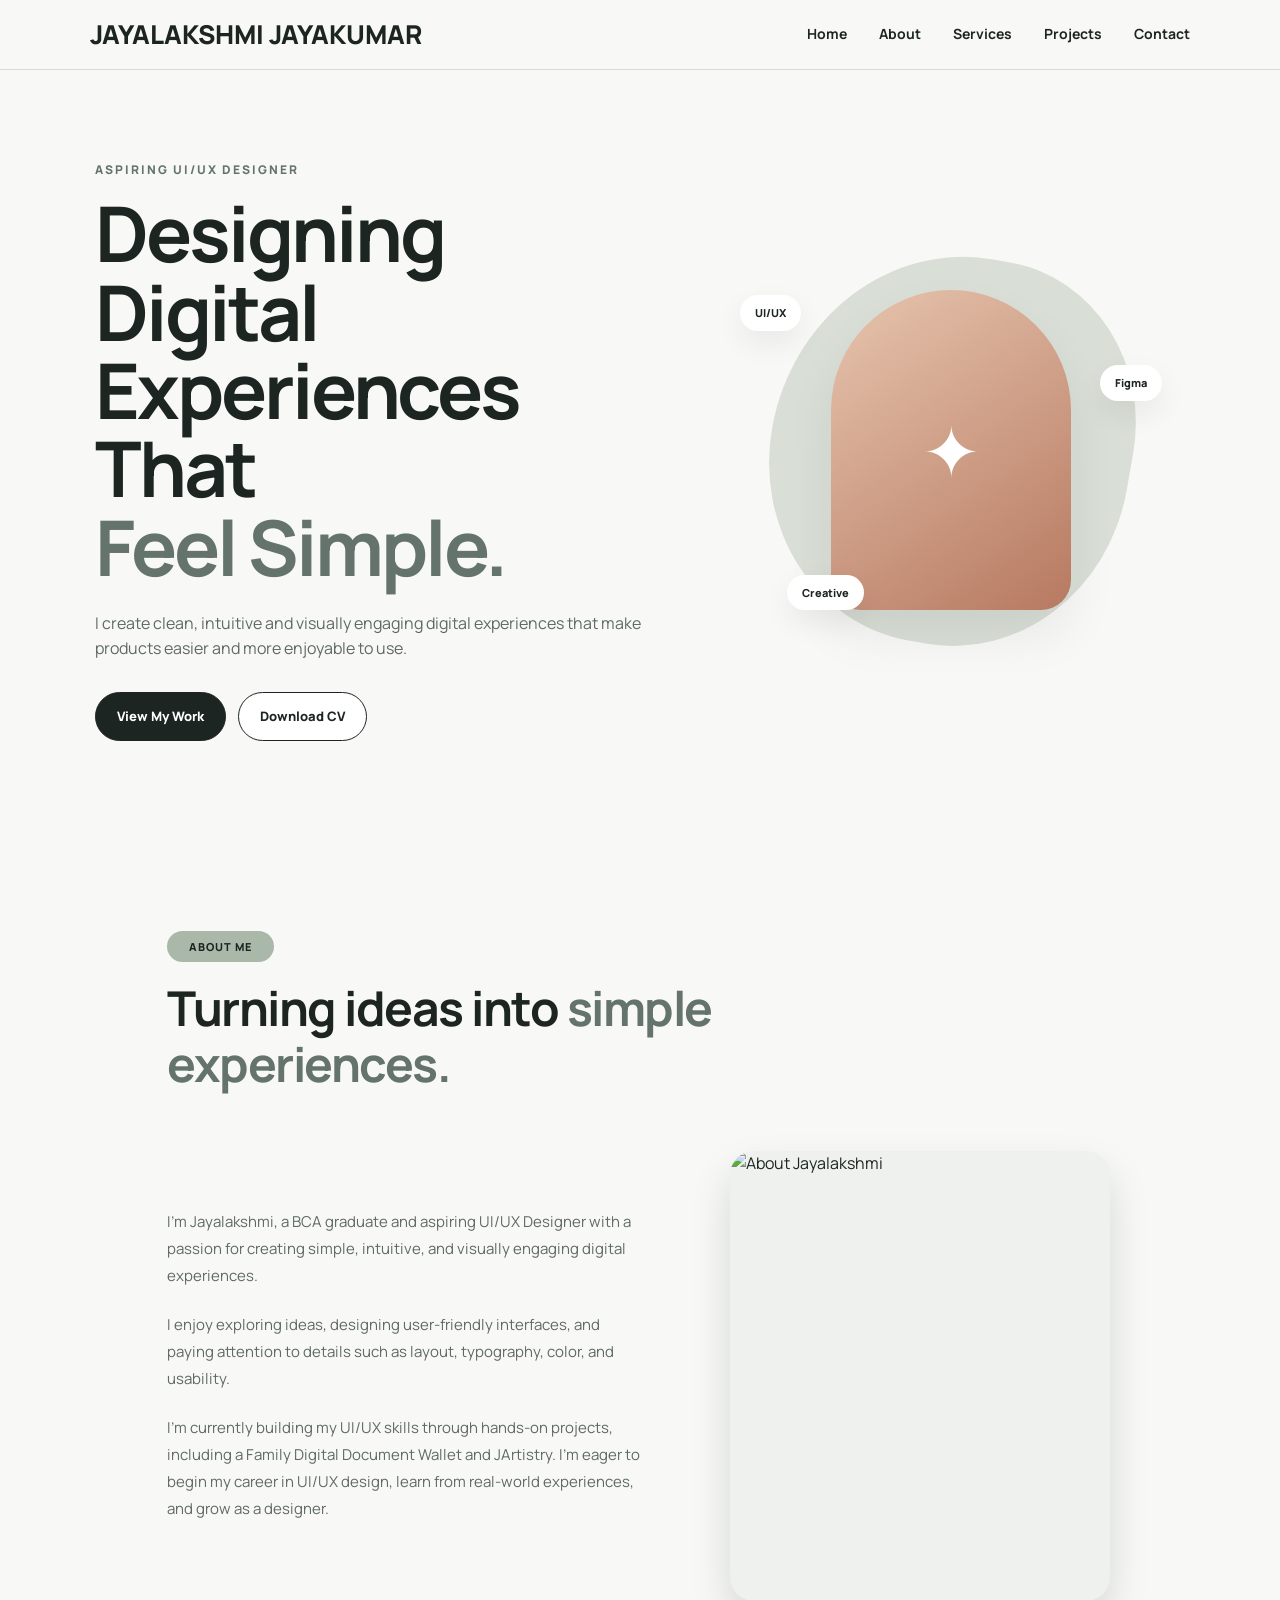
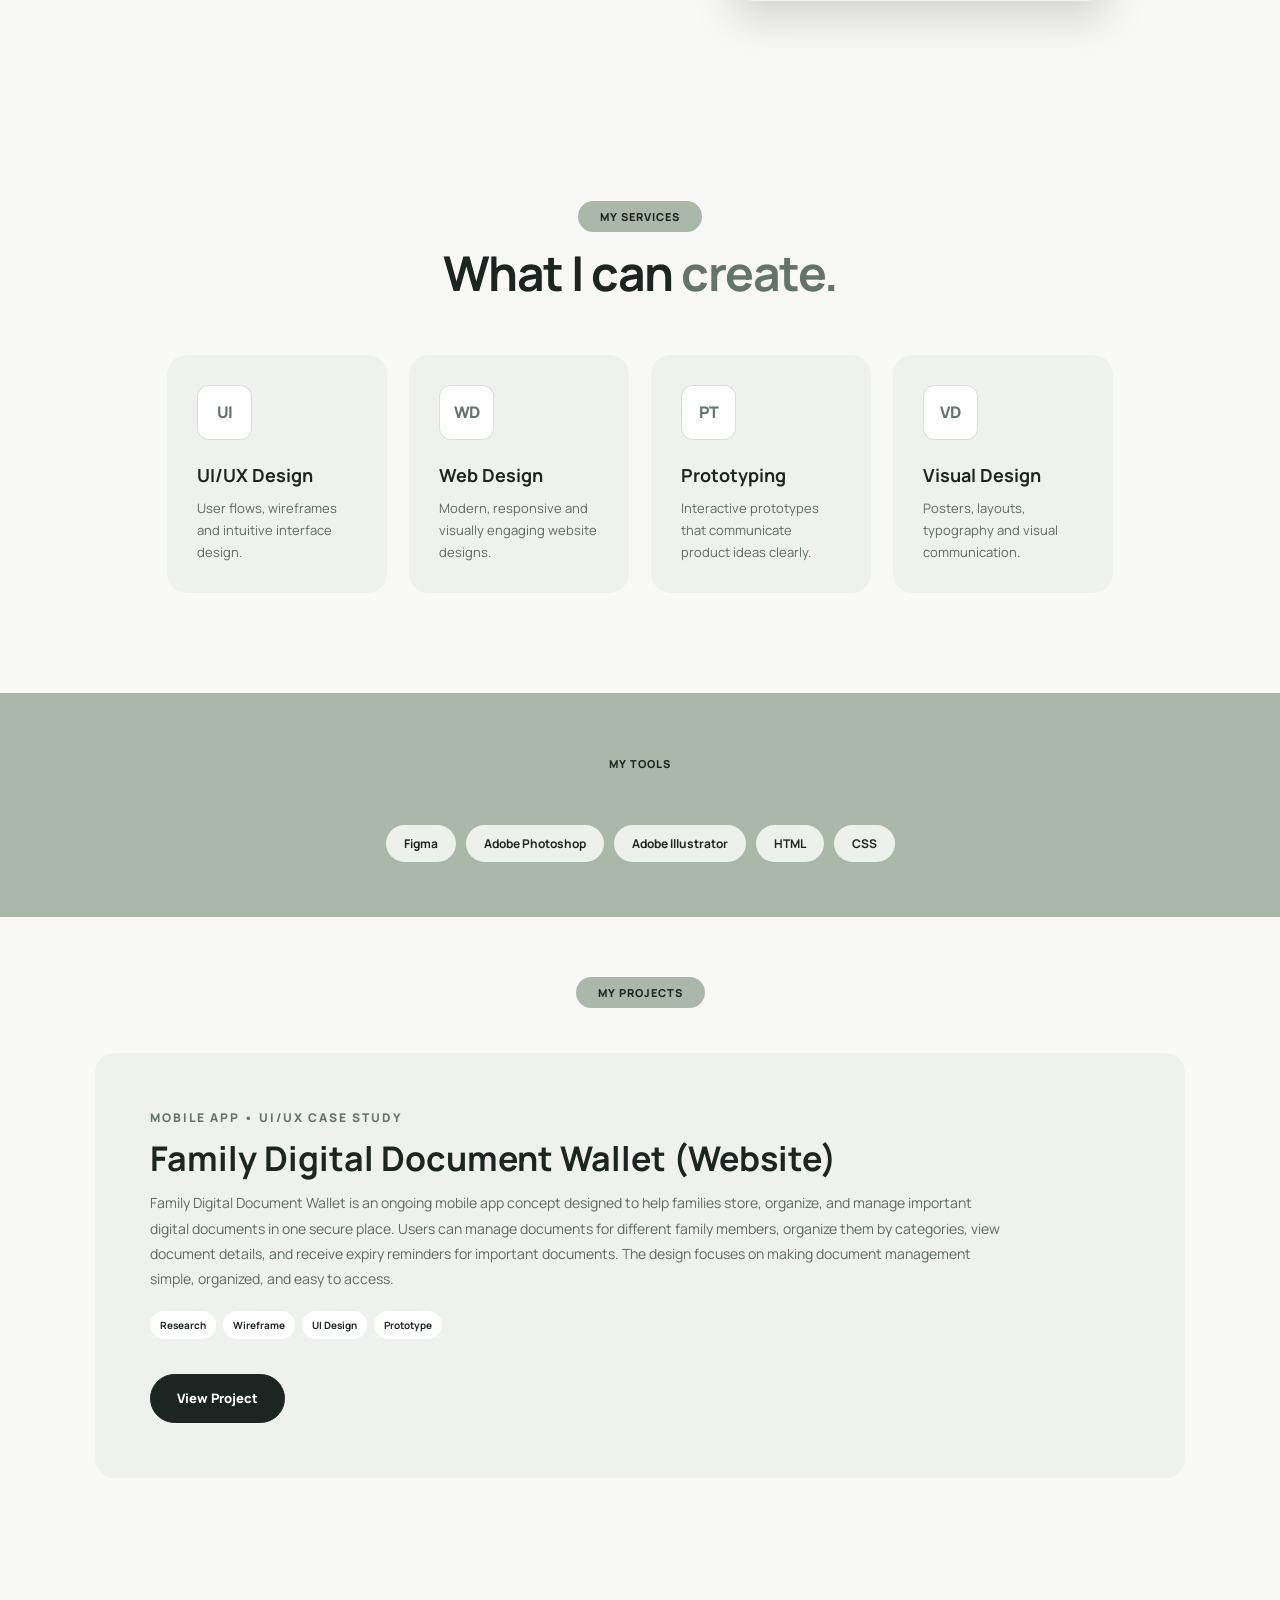
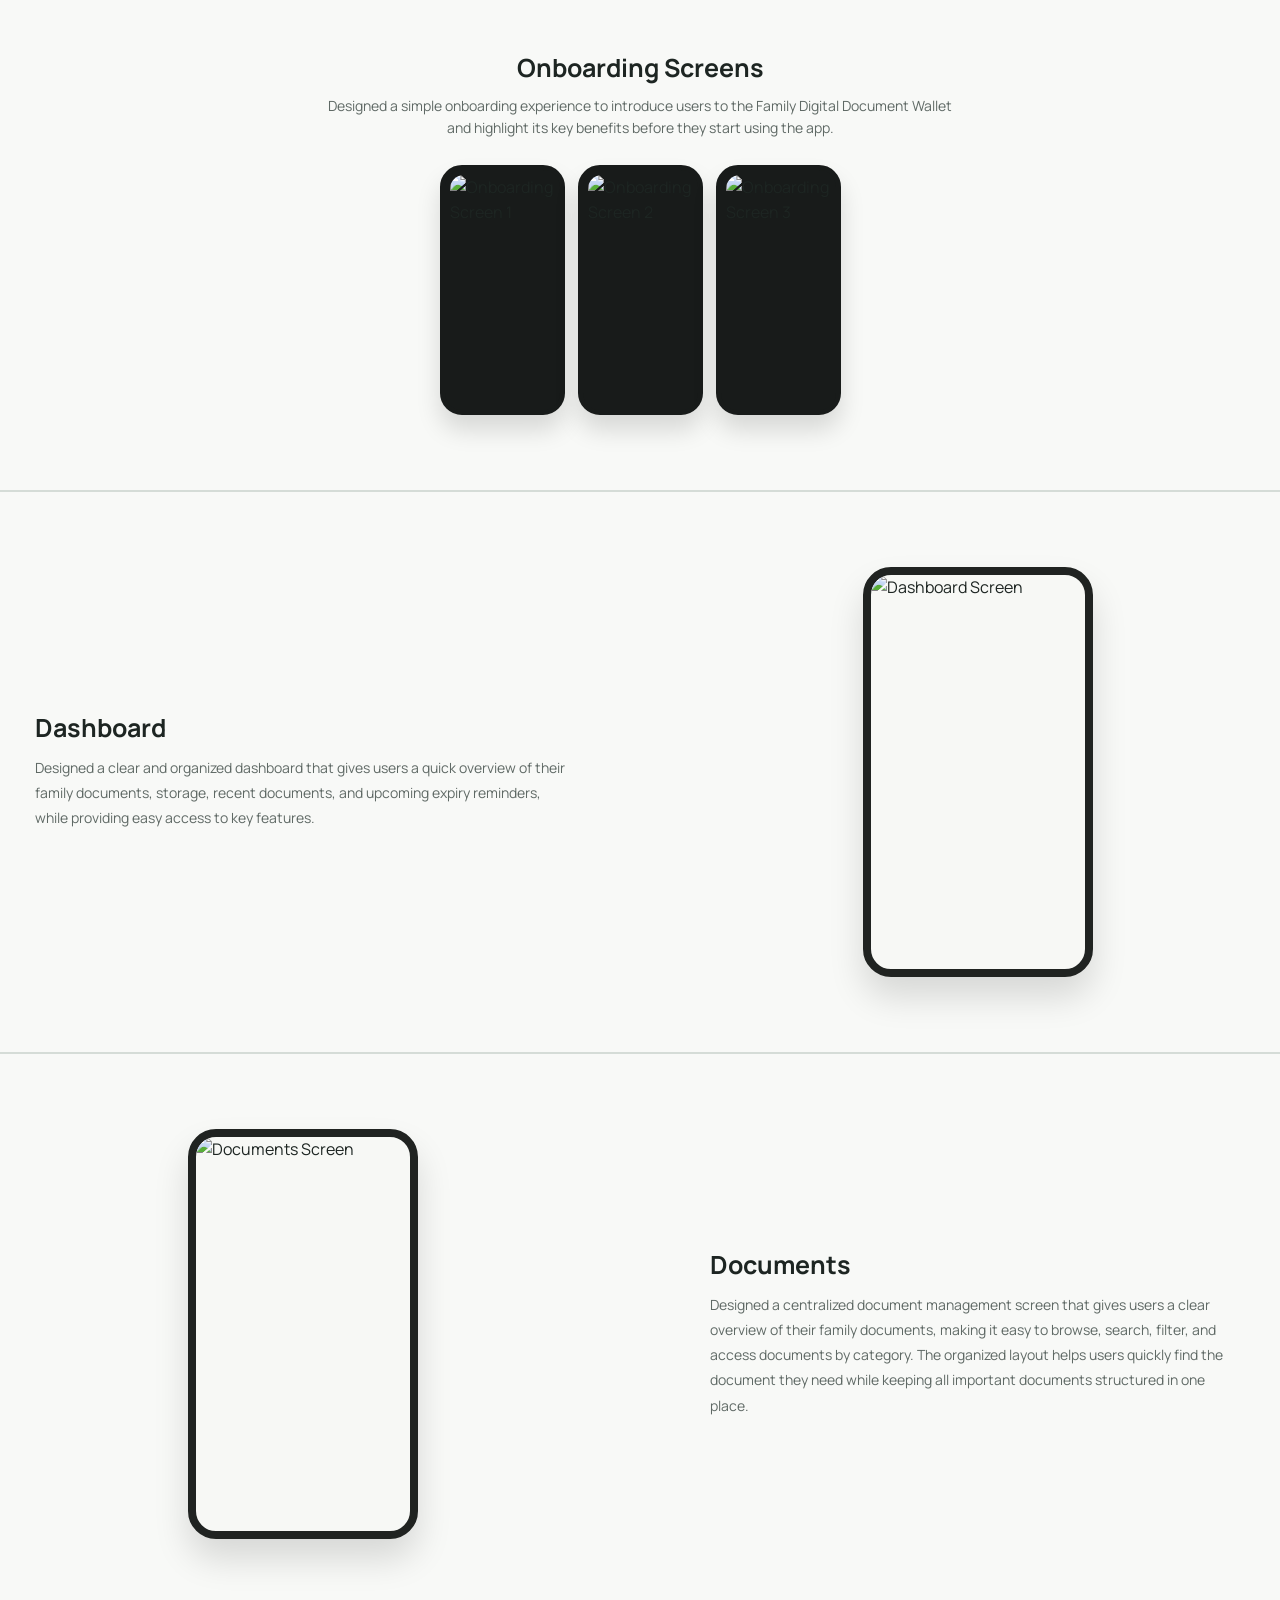
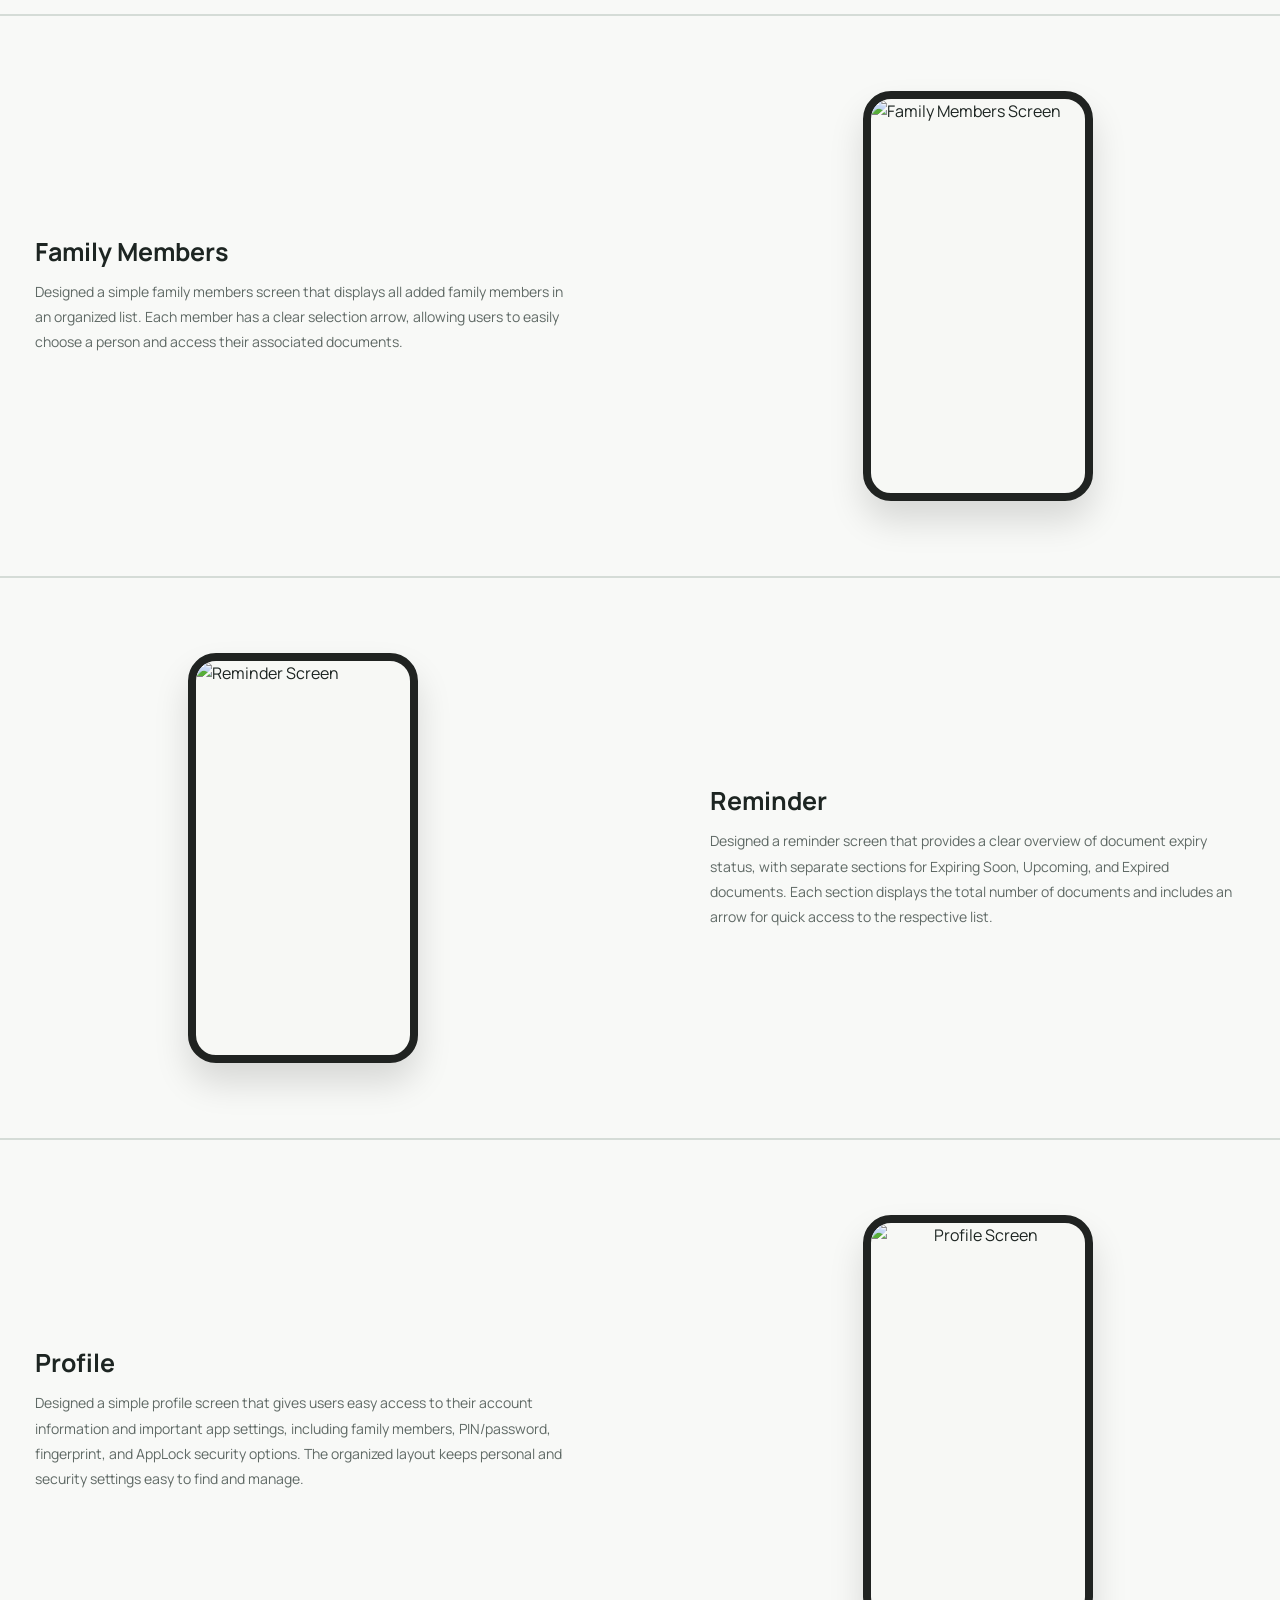
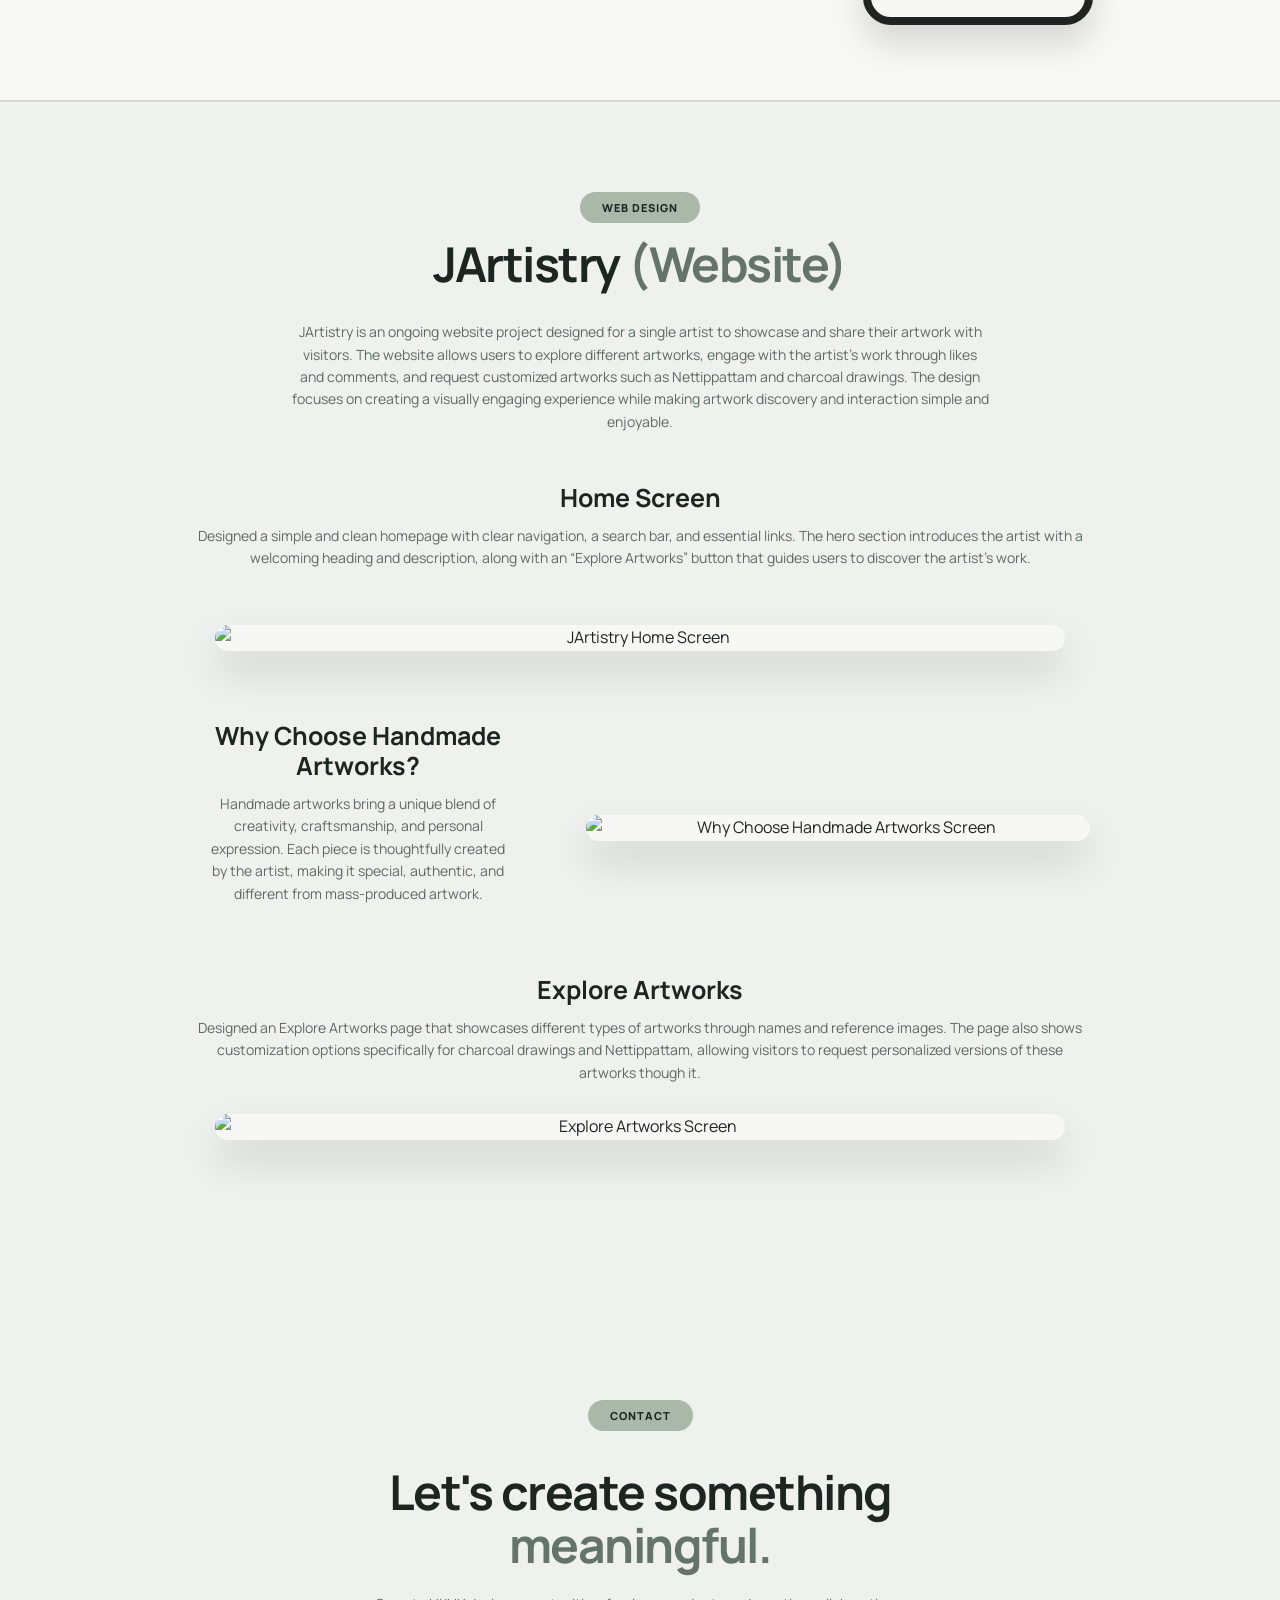
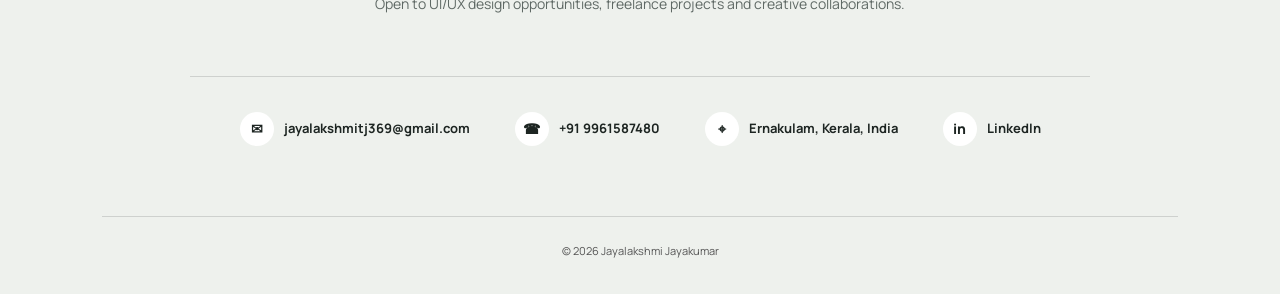
==== index.html @ 68f6f166 "Add files via upload" ====
<!DOCTYPE html>
<html lang="en">

<head>
    <meta charset="UTF-8">
    <meta name="viewport" content="width=device-width, initial-scale=1.0">

    <title>Jayalakshmi Jayakumar | UI/UX Designer</title>

    <link rel="preconnect" href="https://fonts.googleapis.com">
    <link rel="preconnect" href="https://fonts.gstatic.com" crossorigin>

    <link href="https://fonts.googleapis.com/css2?family=Manrope:wght@400;500;600;700;800&display=swap"
        rel="stylesheet">

    <link rel="stylesheet" href="style.css">
</head>

<body>

    <!-- ================= NAVBAR ================= -->

    <header class="navbar">

        <a href="#home" class="logo">
            JAYALAKSHMI JAYAKUMAR<span></span>
        </a>

        <button class="menu-btn" aria-label="Open menu">
            ☰
        </button>

        <nav class="nav-links">

            <a href="#home">Home</a>

            <a href="#about">About</a>

            <a href="#services">Services</a>

            <a href="#projects">Projects</a>

            <a href="#contact">Contact</a>

        </nav>

    </header>


    <main>

   <!-- ================= HERO ================= -->

        <section class="hero section" id="home">

            <div class="hero-content">

                <p class="eyebrow">
                    Aspiring UI/UX Designer
                </p>

                <h1>
                    Designing Digital
                    <br>
                    Experiences That
                    <br>
                    <em>Feel Simple.</em>
                </h1>

                <p class="hero-description">
                    I create clean, intuitive and visually engaging
                    digital experiences that make products easier
                    and more enjoyable to use.
                </p>

                <div class="hero-buttons">

                    <a href="https://www.figma.com/proto/FunWPjvxJm2hHNM49Aekcq/Family-Document-Wallet---Jayalakshmi-Jayakumar?page-id=0%3A1&node-id=12-134&p=f&viewport=-4976%2C-52%2C0.77&t=eHXL3Me25Aaj4qq1-1&scaling=scale-down&content-scaling=fixed&starting-point-node-id=121%3A1160" class="btn primary-btn">
                        View My Work
                    </a>

                    <a href="D:\Portfolio\JAYALAKSHMI JAYAKUMAR (CV).pdf" class="btn secondary-btn">
                        Download CV
                    </a>

                </div>

            </div>


            <div class="hero-image">

                <div class="hero-blob"></div>

                <div class="designer-image">
                    ✦
                </div>

                <span class="floating-card card-one">
                    UI/UX
                </span>

                <span class="floating-card card-two">
                    Figma
                </span>

                <span class="floating-card card-three">
                    Creative
                </span>

            </div>

        </section>


        <!-- ================= ABOUT ================= -->

<section class="about section" id="about">

    <div class="section-title">

        <span class="pill">
            ABOUT ME
        </span>

        <h2>
            Turning ideas into
            <span>simple experiences.</span>
        </h2>

    </div>


    <div class="about-content">

        <!-- LEFT: ABOUT TEXT -->

        <div class="about-text">

            <p>
                I’m Jayalakshmi, a BCA graduate and aspiring UI/UX Designer
                with a passion for creating simple, intuitive, and visually
                engaging digital experiences.
            </p>

            <p>
                I enjoy exploring ideas, designing user-friendly interfaces,
                and paying attention to details such as layout, typography,
                color, and usability.
            </p>

            <p>
                I’m currently building my UI/UX skills through hands-on
                projects, including a Family Digital Document Wallet and
                JArtistry. I’m eager to begin my career in UI/UX design,
                learn from real-world experiences, and grow as a designer.
            </p>

        </div>


        <!-- RIGHT: ABOUT IMAGE -->

        <div class="about-image">

            <img
                src="D:\Portfolio\aboutme.jpg"
                alt="About Jayalakshmi"
            >

        </div>

    </div>

</section>


        <!-- ================= SERVICES ================= -->

<section class="services section" id="services">

    <div class="section-title center">

        <span class="pill">
            MY SERVICES
        </span>

        <h2>
            What I can
            <span>create.</span>
        </h2>

    </div>


    <div class="service-container">

        <!-- UI/UX DESIGN -->
        <div class="service-card">

            <div class="service-icon">
                <span>UI</span>
            </div>

            <h3>
                UI/UX Design
            </h3>

            <p>
                User flows, wireframes and intuitive
                interface design.
            </p>

        </div>


        <!-- WEB DESIGN -->
        <div class="service-card">

            <div class="service-icon">
                <span>WD</span>
            </div>

            <h3>
                Web Design
            </h3>

            <p>
                Modern, responsive and visually engaging
                website designs.
            </p>

        </div>


        <!-- PROTOTYPING -->
        <div class="service-card">

            <div class="service-icon">
                <span>PT</span>
            </div>

            <h3>
                Prototyping
            </h3>

            <p>
                Interactive prototypes that communicate
                product ideas clearly.
            </p>

        </div>


        <!-- VISUAL DESIGN -->
        <div class="service-card">

            <div class="service-icon">
                <span>VD</span>
            </div>

            <h3>
                Visual Design
            </h3>

            <p>
                Posters, layouts, typography and
                visual communication.
            </p>

        </div>

    </div>

</section>


        <!-- ================= TOOLS ================= -->

        <section class="tools">

            <div class="section-title center">

                <span class="pill">
                    MY TOOLS
                </span>

            </div>

            <div class="tools-list">

                <span>Figma</span>

                <span>Adobe Photoshop</span>

                <span>Adobe Illustrator</span>

                <span>HTML</span>

                <span>CSS</span>

            </div>

        </section>
       <!-- ================= PROJECTS ================= -->

<section class="project section" id="projects">

    <div class="section-title center">
        <span class="pill">MY PROJECTS</span>
        <!-- <h2> <span>My</span>  Projects </h2> -->
    </div>

    <div class="project-introduction">

        <div class="project-description">

            <p class="project-category">
                Mobile App • UI/UX Case Study
            </p>

            <h3>
                Family Digital Document Wallet
                <span>(Website)</span>
            </h3>

            <p>
                Family Digital Document Wallet is an ongoing mobile app
                concept designed to help families store, organize, and
                manage important digital documents in one secure place.
                Users can manage documents for different family members,
                organize them by categories, view document details, and
                receive expiry reminders for important documents.
                The design focuses on making document management simple,
                organized, and easy to access.
            </p>

            <div class="tags">
                <span>Research</span>
                <span>Wireframe</span>
                <span>UI Design</span>
                <span>Prototype</span>
            </div>

            <!-- View Project Button -->
            <div class="project-action">
                <a href="https://www.figma.com/proto/FunWPjvxJm2hHNM49Aekcq/Family-Document-Wallet---Jayalakshmi-Jayakumar?page-id=0%3A1&node-id=12-134&p=f&viewport=-4976%2C-52%2C0.77&t=eHXL3Me25Aaj4qq1-1&scaling=scale-down&content-scaling=fixed&starting-point-node-id=121%3A1160"
                   target="_blank"
                   class="view-project-btn">
                    View Project
                </a>
            </div>

        </div>

    </div>

    <!-- Your Dashboard, Documents, Family Members,
         Reminder and Profile sections continue here -->

</section>

<!-- ================= ONBOARDING ================= -->

<article class="case-study">

    <div class="case-text">

        <h3>
            Onboarding Screens
        </h3>

        <p>Designed a simple onboarding experience to introduce users to the Family Digital Document Wallet and highlight its key benefits before they start using the app.
        </p>

    </div>


    <div class="screen-container">

        <!-- Onboarding Screen 1 -->
        <div class="small-phone">

            <img
                src="D:\Portfolio\onboarding1.jpeg"
                alt="Onboarding Screen 1"
            >

        </div>


        <!-- Onboarding Screen 2 -->
        <div class="small-phone">

            <img
                src="D:\Portfolio\onboarding2.jpeg"
                alt="Onboarding Screen 2"
            >

        </div>


        <!-- Onboarding Screen 3 -->
        <div class="small-phone">

            <img
                src="D:\Portfolio\onboarding3.jpeg"
                alt="Onboarding Screen 3"
            >

        </div>

    </div>

</article>

           <!-- Dashboard -->

<article class="case-study split-section">

    <div class="case-text">

        <p class="number">
            
        </p>

        <h3>
            Dashboard
        </h3>

        <p>
          Designed a clear and organized dashboard that gives users a quick overview of their family documents, storage, recent documents, and upcoming expiry reminders, while providing easy access to key features.
        </p>

    </div>


    <div class="mock-phone dashboard">

        <img 
            src="D:\Portfolio\dashboard.jpeg" 
            alt="Dashboard Screen"
        >

    </div>

</article>

  <!-- Documents -->

<article class="case-study split-section reverse">

    <div class="case-text">

        <p class="number">
            
        </p>

        <h3>
            Documents
        </h3>

        <p>
            Designed a centralized document management screen that gives users a clear overview of their family documents, making it easy to browse, search, filter, and access documents by category. The organized layout helps users quickly find the document they need while keeping all important documents structured in one place.
        </p>

    </div>


    <div class="mock-phone documents">

        <img src="D:\Portfolio\document.jpeg" alt="Documents Screen">

    </div>

</article>


<!-- Family Members -->

<article class="case-study split-section">

    <div class="case-text">

        <p class="number">
          
        </p>

        <h3>
            Family Members
        </h3>

        <p>
            Designed a simple family members screen that displays all added family members in an organized list. Each member has a clear selection arrow, allowing users to easily choose a person and access their associated documents.
        </p>

    </div>


    <div class="mock-phone family">

        <img src="D:\Portfolio\family members.jpeg" alt="Family Members Screen">

    </div>

</article>


<!-- Reminder -->

<article class="case-study split-section reverse">

    <div class="case-text">

        <p class="number">
            
        </p>

        <h3>
            Reminder
        </h3>

        <p>
            Designed a reminder screen that provides a clear overview of document expiry status, with separate sections for Expiring Soon, Upcoming, and Expired documents. Each section displays the total number of documents and includes an arrow for quick access to the respective list.
        </p>

    </div>


    <div class="mock-phone reminder">

        <img src="D:\Portfolio\reminder.jpeg" alt="Reminder Screen">

    </div>

</article>


<!-- Profile -->

<article class="case-study split-section">

    <div class="case-text">

        <p class="number">
           
        </p>

        <h3>
            Profile
        </h3>

        <p>
            Designed a simple profile screen that gives users easy access to their account information and important app settings, including family members, PIN/password, fingerprint, and AppLock security options. The organized layout keeps personal and security settings easy to find and manage.
        </p>

    </div>


    <div class="mock-phone profile">

        <img src="D:\Portfolio\profile.jpeg" alt="Profile Screen">

    </div>

</article>


      <!-- ================= JARTISTRY ================= -->

<section class="website-project section">

    <div class="section-title center">

        <span class="pill">
            WEB DESIGN
        </span>

        <h2>
            JArtistry
            <span>(Website)</span>
        </h2>

    </div>


    <p class="website-intro">
        JArtistry is an ongoing website project designed for a single artist
        to showcase and share their artwork with visitors. The website allows
        users to explore different artworks, engage with the artist’s work
        through likes and comments, and request customized artworks such as
        Nettippattam and charcoal drawings. The design focuses on creating a
        visually engaging experience while making artwork discovery and
        interaction simple and enjoyable.
    </p>


    <!-- ================= HOME SCREEN ================= -->

    <article class="website-case">

         <h3>
            Home Screen
        </h3>

        <p>
            Designed a simple and clean homepage with clear navigation, a search bar, and essential links. The hero section introduces the artist with a welcoming heading and description, along with an “Explore Artworks” button that guides users to discover the artist’s work.
        </p>

        <br>
        
        <div class="website-screen">

            <img
                src="D:\Portfolio\homeJartistry.jpeg"
                alt="JArtistry Home Screen"
            >

        </div>

       

    </article>


    <!-- ================= WHY CHOOSE HANDMADE ARTWORKS ================= -->

    <article class="website-case website-two-column">

        <div class="website-text">

            <h3>
                Why Choose Handmade Artworks?
            </h3>

            <p>
                Handmade artworks bring a unique blend of creativity, craftsmanship, and personal expression. Each piece is thoughtfully created by the artist, making it special, authentic, and different from mass-produced artwork.
            </p>

        </div>


        <div class="website-screen">

            <img
                src="D:\Portfolio\whychoose.jpeg"
                alt="Why Choose Handmade Artworks Screen"
            >

        </div>

    </article>


    <!-- ================= EXPLORE ARTWORKS ================= -->

    <article class="website-case">

        <h3>
            Explore Artworks
        </h3>

        <p>
           Designed an Explore Artworks page that showcases different types of artworks through names and reference images. The page also shows customization options specifically for charcoal drawings and Nettippattam, allowing visitors to request personalized versions of these artworks though it.
        </p>


        <div class="website-screen">

            <img
                src="D:\Portfolio\explore artwork.jpeg"
                alt="Explore Artworks Screen"
            >

        </div>

    </article>

</section>


   <!-- ================= FOOTER ================= -->

<footer id="contact">

    <div class="footer-content">

        <span class="pill">CONTACT</span>

        <h2>
            Let's create something
            <span>meaningful.</span>
        </h2>

        <p>
            Open to UI/UX design opportunities,
            freelance projects and creative collaborations.
        </p>

    </div>


    <div class="footer-links">

        <a href="https://mail.google.com/mail/?view=cm&fs=1&to=jayalakshmitj369@gmail.com"
            target="_blank"
            class="contact-item">
                <span class="contact-icon">✉</span>
                <span>jayalakshmitj369@gmail.com</span>
        </a>

        <!-- Phone -->
        <div class="contact-item">
            <span class="contact-icon">☎</span>
            <span>+91 9961587480</span>
        </div>

        <!-- Location -->
        <div class="contact-item">
            <span class="contact-icon">⌖</span>
            <span>Ernakulam, Kerala, India</span>
        </div>


        <!-- LinkedIn -->
        <a
            href="https://www.linkedin.com/in/jayalakshmi-jayakumar-29944a409"
            target="_blank"
            class="contact-item"
        >
            <span class="contact-icon">in</span>
            <span>LinkedIn</span>
        </a>

    </div>


    <p class="copyright">
        © <span id="year"></span>
        Jayalakshmi Jayakumar
    </p>

</footer>


    <script src="script.js"></script>

</body>

</html>
---- style.css ----
/* ================= BASIC ================= */

* {
    margin: 0;
    padding: 0;
    box-sizing: border-box;
}

html {
    scroll-behavior: smooth;
}

:root {
    --background: #f8f9f7;
    --light-green: #eef1ed;
    --green: #aab8aa;
    --dark-green: #64736b;
    --text: #1d2522;
    --muted: #5f6965;
    --border: #d5dcd7;
    --white: #ffffff;
    --purple: #7b3ca8;
}

body {
    font-family: "Manrope", Arial, sans-serif;
    background: var(--background);
    color: var(--text);
    line-height: 1.6;
}

a {
    text-decoration: none;
    color: inherit;
}


/* ================= NAVBAR ================= */

.navbar {
    position: sticky;
    top: 0;
    z-index: 100;

    height: 70px;

    padding: 0 7%;

    display: flex;
    align-items: center;
    justify-content: space-between;

    background: rgba(248, 249, 247, 0.9);

    backdrop-filter: blur(15px);

    border-bottom: 1px solid var(--border);
}

.logo {
    font-size: 26px;
    font-weight: 800;
}

.logo span {
    color: var(--dark-green);
}

.nav-links {
    display: flex;
    gap: 32px;

    font-size: 14px;
    font-weight: 700;
}

.nav-links a {
    transition: 0.3s ease;
}

.nav-links a:hover {
    color: var(--dark-green);
}

.menu-btn {
    display: none;

    background: none;
    border: none;

    font-size: 25px;

    cursor: pointer;
}


/* ================= GENERAL ================= */

.section {
    max-width: 1150px;

    margin: auto;

    padding: 90px 30px;
}

.section-title {
    margin-bottom: 45px;
}

.section-title.center {
    text-align: center;
}

.pill {
    display: inline-block;

    padding: 7px 22px;

    border-radius: 20px;

    background: var(--green);

    font-size: 11px;

    font-weight: 800;

    letter-spacing: 1px;
}

h2 {
    margin-top: 15px;

    font-size: clamp(30px, 4vw, 48px);

    line-height: 1.1;

    letter-spacing: -1.5px;
}

h2 span {
    color: var(--dark-green);
}

h3 {
    font-size: 25px;

    line-height: 1.2;

    margin-bottom: 12px;
}

p {
    color: var(--muted);

    font-size: 14px;
}


/* ================= HERO ================= */
 .hero { min-height: 680px; display: grid; grid-template-columns: 1.1fr 0.9fr; align-items: center; gap: 50px; } .eyebrow { color: var(--dark-green); font-size: 12px; font-weight: 800; letter-spacing: 2px; text-transform: uppercase; } .hero h1 { margin: 15px 0 25px; font-size: clamp(45px, 6vw, 78px); line-height: 1.02; letter-spacing: -3px; } .hero h1 em { color: var(--dark-green); font-style: normal; } .hero-description { max-width: 560px; font-size: 16px; } .hero-buttons { display: flex; gap: 12px; margin-top: 30px; } .btn { padding: 13px 21px; border-radius: 30px; font-size: 13px; font-weight: 800; border: 1px solid var(--text); } .primary-btn { color: white; background: var(--text); } .secondary-btn { background: white; } /* ================= HERO IMAGE ================= */ .hero-image { height: 460px; position: relative; display: grid; place-items: center; } .hero-blob { position: absolute; width: 360px; height: 390px; background: #d9dfd7; border-radius: 55% 45% 50% 50%; transform: rotate(10deg); } .designer-image { z-index: 1; width: 240px; height: 320px; border-radius: 120px 120px 30px 30px; display: grid; place-items: center; font-size: 70px; color: white; background: linear-gradient( 145deg, #e7c5ae, #b77961 ); box-shadow: 0 25px 50px #0001; } .floating-card { position: absolute; z-index: 2; padding: 9px 15px; background: white; border-radius: 30px; font-size: 11px; font-weight: 800; box-shadow: 0 12px 30px #0001; } .card-one { top: 75px; left: 5%; } .card-two { top: 145px; right: 5%; } .card-three { bottom: 70px; left: 15%; }


/* ================= FLOATING HERO CARDS ================= */

.floating-card {
    position: absolute;

    z-index: 3;

    padding: 9px 15px;

    background: white;

    border-radius: 30px;

    font-size: 11px;

    font-weight: 800;

    box-shadow: 0 12px 30px #0001;
}

.card-one {
    top: 75px;

    left: 5%;
}

.card-two {
    top: 145px;

    right: 5%;
}

.card-three {
    bottom: 70px;

    left: 15%;
}


/* ================= ABOUT ================= */

.about {
    padding: 100px 8%;
}


/* SECTION TITLE */

.about .section-title {
    margin-bottom: 60px;
}

.about .section-title h2 {
    max-width: 700px;

    font-size: 48px;

    line-height: 1.15;

    margin-top: 18px;
}

.about .section-title h2 span {
    color: var(--dark-green);
}


/* ABOUT CONTENT */

.about-content {
    display: grid;

    grid-template-columns: 1fr 0.8fr;

    gap: 80px;

    align-items: center;
}


/* ABOUT TEXT */

.about-text {
    max-width: 650px;
}

.about-text p {
    font-size: 15px;

    line-height: 1.8;

    margin-bottom: 22px;
}


/* ABOUT IMAGE */

.about-image {
    width: 100%;

    max-width: 380px;

    height: 450px;

    margin: 0 auto;

    border-radius: 24px;

    overflow: hidden;

    background: var(--light-green);

    box-shadow: 0 20px 40px #0002;
}

.about-image img {
    width: 100%;
    height: 100%;

    display: block;

    object-fit: cover;

    object-position: center;
}


/* ================= SERVICES ================= */

.services {
    padding: 100px 8%;
}

.services .section-title {
    margin-bottom: 55px;
}


/* HORIZONTAL CARDS */

.service-container {
    display: grid;

    grid-template-columns: repeat(4, 1fr);

    gap: 22px;
}


/* SERVICE CARD */

.service-card {
    padding: 30px;

    background: var(--light-green);

    border-radius: 20px;

    text-align: left;

    transition: 0.3s ease;
}

.service-card:hover {
    transform: translateY(-5px);
}


/* SMALL SQUARE FRAME */

.service-icon {
    width: 55px;
    height: 55px;

    display: flex;

    align-items: center;
    justify-content: center;

    background: white;

    border: 1px solid #0002;

    border-radius: 12px;

    margin-bottom: 25px;

    color: var(--dark-green);
}


/* BOLD LETTERS */

.service-icon span {
    font-size: 16px;

    font-weight: 900;

    letter-spacing: -0.5px;
}


/* SERVICE TITLE */

.service-card h3 {
    font-size: 18px;

    margin-bottom: 10px;
}


/* DESCRIPTION */

.service-card p {
    font-size: 13px;

    line-height: 1.7;

    margin: 0;
}


/* ================= TOOLS ================= */

.tools {
    padding: 55px 30px;

    background: var(--green);

    text-align: center;
}

.tools-list {
    display: flex;

    justify-content: center;

    flex-wrap: wrap;

    gap: 10px;
}

.tools-list span {
    padding: 9px 18px;

    border-radius: 30px;

    background: #edf1ec;

    font-size: 12px;

    font-weight: 700;
}


/* ================= PROJECTS ================= */

.project {
    padding: 60px 30px 100px;

    scroll-margin-top: 70px;
}


/* PROJECT HEADING */

.project .section-title {
    margin-bottom: 45px;
}

.project .section-title h2 {
    font-size: 48px;

    line-height: 1.15;

    margin-top: 15px;
}

.project .section-title h2 span {
    color: var(--dark-green);
}


/* ================= PROJECT INTRODUCTION ================= */

.project-introduction {
    display: grid;

    grid-template-columns: 1fr;

    gap: 50px;

    align-items: center;

    padding: 55px;

    background: var(--light-green);

    border-radius: 20px;
}

.project-category,
.number {
    color: var(--dark-green);

    font-size: 12px;

    font-weight: 800;

    letter-spacing: 2px;

    text-transform: uppercase;
}

.project-description h3 {
    font-size: 34px;

    margin-top: 10px;
}

.project-description > p:not(.project-category) {
    max-width: 850px;

    line-height: 1.8;
}


/* ================= PROJECT TAGS ================= */

.tags {
    display: flex;

    flex-wrap: wrap;

    gap: 7px;

    margin-top: 20px;
}

.tags span {
    padding: 6px 10px;

    background: white;

    border-radius: 20px;

    font-size: 10px;

    font-weight: 700;
}


/* ================= PROJECT VIEW BUTTON ================= */

.project-action {
    margin-top: 35px;
}

.view-project-btn {
    display: inline-flex;

    align-items: center;

    justify-content: center;

    padding: 13px 26px;

    background: var(--text);

    color: white;

    border: 1px solid var(--text);

    border-radius: 30px;

    font-size: 13px;

    font-weight: 800;

    transition: all 0.3s ease;
}

.view-project-btn:hover {
    background: var(--dark-green);

    border-color: var(--dark-green);

    transform: translateY(-3px);
}


/* ================= PHONES ================= */

.phone-container,
.screen-container {
    display: flex;

    justify-content: center;

    align-items: center;

    gap: 13px;
}

.phone {
    width: 145px;
    height: 290px;

    padding: 5px;

    background: #181b1a;

    border: 5px solid #181b1a;

    border-radius: 22px;

    box-shadow: 0 15px 25px #0002;
}

.phone-screen {
    height: 100%;

    padding: 30px 12px 12px;

    display: flex;

    flex-direction: column;

    gap: 10px;

    background: #f6f7f4;

    border-radius: 14px;
}

.phone-screen small {
    color: #68716d;

    font-size: 8px;
}

.phone-screen button {
    margin-top: auto;

    padding: 8px;

    border: none;

    border-radius: 15px;

    background: var(--dark-green);

    color: white;

    font-size: 8px;
}

.mini-list {
    height: 100px;

    border-radius: 8px;

    background:
        repeating-linear-gradient(
            #fff 0 15px,
            #e3e8e3 16px 17px
        );
}


/* ================= CASE STUDY ================= */

.case-study {
    padding: 75px 0;

    border-bottom: 2px solid var(--border);
}

.case-text {
    max-width: 650px;

    margin: 0 auto 25px;

    text-align: center;
}

.screen-container {
    flex-wrap: wrap;
}


/* ================= SMALL PHONE ================= */

.small-phone {
    width: 125px;
    height: 250px;

    padding: 5px;

    background: #181b1a;

    border: 5px solid #181b1a;

    border-radius: 22px;

    overflow: hidden;

    box-shadow: 0 15px 25px #0002;
}

.small-phone img {
    width: 100%;
    height: 100%;

    display: block;

    object-fit: cover;

    border-radius: 14px;
}

.blue-screen {
    background: #edf4f5;
}

.blue-screen b {
    color: #27677c;
}


/* ================= SPLIT CASE STUDIES ================= */

.split-section {
    display: grid;

    grid-template-columns: 1fr 1fr;

    gap: 70px;

    align-items: center;
}


/* CASE STUDY TEXT */

.split-section .case-text {
    text-align: left;

    margin: 0;

    padding: 0 35px;
}

.split-section .case-text p {
    line-height: 1.8;
}


/* REVERSE LAYOUT */

.reverse .case-text {
    order: 2;
}


/* ================= MOCK PHONES ================= */

.mock-phone {
    width: 230px;
    height: 410px;

    margin: auto;

    padding: 25px 14px;

    background: #f7f8f5;

    border: 8px solid #202321;

    border-radius: 28px;

    overflow: hidden;

    box-shadow: 0 20px 35px #0002;
}


/* ================= IMAGE BASED MOCK PHONES ================= */

.mock-phone.dashboard,
.mock-phone.documents,
.mock-phone.family,
.mock-phone.reminder,
.mock-phone.profile {
    padding: 0;

    overflow: hidden;

    background: #f7f8f5;
}

.mock-phone.dashboard img,
.mock-phone.documents img,
.mock-phone.family img,
.mock-phone.reminder img,
.mock-phone.profile img {
    width: 100%;
    height: 100%;

    display: block;

    object-fit: cover;

    object-position: top center;

    border-radius: 19px;
}


/* ================= OLD MOCK PHONE ELEMENTS ================= */

.mock-header {
    height: 30px;

    margin-bottom: 18px;

    border-radius: 8px;

    background: var(--dark-green);
}

.orange {
    background: #f2a62c;
}

.stats {
    display: flex;

    gap: 6px;

    margin: 15px 0;
}

.stats i {
    flex: 1;

    height: 55px;

    display: block;

    border-radius: 9px;

    background: #dbe4dd;
}

.mock-lines,
.document-lines {
    height: 190px;

    border-radius: 8px;

    background:
        repeating-linear-gradient(
            #fff 0 26px,
            #dfe5e0 27px 28px
        );
}

.search-box {
    height: 28px;

    margin-bottom: 12px;

    border-radius: 14px;

    background: #e6ebe7;
}

.profile {
    text-align: center;
}

.profile-avatar {
    width: 55px;
    height: 55px;

    margin: 0 auto 12px;

    border-radius: 50%;

    background: #d7c0a8;
}

.profile-row {
    height: 32px;

    margin: 9px 0;

    border-radius: 8px;

    background: #e7ebe7;
}

.reminder-tabs {
    display: flex;

    gap: 5px;

    margin-bottom: 15px;
}

.reminder-tabs span {
    flex: 1;

    height: 22px;

    border-radius: 6px;

    background: #d6dfd9;
}


/* ================= WEBSITE PROJECT ================= */

.website-project {
    max-width: none;

    padding-left: 10%;

    padding-right: 10%;

    background: var(--light-green);
}

.website-intro {
    max-width: 700px;

    margin: -15px auto 50px;

    text-align: center;
}

.website-case {
    max-width: 900px;

    margin: 0 auto 70px;

    text-align: center;
}


/* WEBSITE SCREEN IMAGES */

.website-screen {
    width: 100%;

    max-width: 850px;

    margin: 30px auto 0;

    background: #f7f8f5;

    border-radius: 18px;

    overflow: hidden;

    box-shadow: 0 20px 40px #0002;
}

.website-screen img {
    width: 100%;

    height: auto;

    display: block;

    object-fit: contain;
}


/* TWO COLUMN WEBSITE SECTION */

.website-two-column {
    display: grid;

    grid-template-columns: 0.8fr 1.2fr;

    gap: 60px;

    align-items: center;
}

.website-two-column .website-screen {
    margin: 0;
}

.website-text {
    padding: 0 20px;
}

.website-case > .website-screen {
    margin-top: 30px;
}


/* ================= OLD WEBSITE ELEMENTS ================= */

.browser {
    padding: 10px;

    background: white;

    border-radius: 15px;

    box-shadow: 0 20px 45px #0002;
}

.browser-top {
    height: 22px;

    text-align: left;
}

.browser-top span {
    display: inline-block;

    width: 7px;
    height: 7px;

    margin-right: 4px;

    border-radius: 50%;

    background: #bbb;
}

.website-hero {
    min-height: 360px;

    display: flex;

    flex-direction: column;

    align-items: center;

    justify-content: center;

    color: white;

    border-radius: 8px;

    background:
        radial-gradient(
            circle at 70% 25%,
            #b776ce,
            transparent 30%
        ),
        linear-gradient(
            120deg,
            #34103d,
            #7b3ca8
        );
}

.website-hero small {
    letter-spacing: 4px;
}

.website-hero h3 {
    font-size: 42px;
}

.website-hero button {
    margin-top: 15px;

    padding: 10px 18px;

    border: 1px solid white;

    border-radius: 20px;

    background: transparent;

    color: white;
}

.art-placeholder {
    min-height: 220px;

    display: grid;

    place-items: center;

    border-radius: 15px;

    color: white;

    font-size: 60px;

    background:
        linear-gradient(
            135deg,
            #6f247e,
            #c98ad9
        );
}

.art-placeholder small {
    font-size: 13px;
}

.art-grid {
    display: grid;

    grid-template-columns: repeat(6, 1fr);

    gap: 12px;

    margin-top: 25px;
}

.art-grid span {
    aspect-ratio: 1;

    display: grid;

    place-items: center;

    border-radius: 50%;

    color: white;

    font-size: 28px;

    background:
        linear-gradient(
            135deg,
            #5e2770,
            #c58bd1
        );
}


/* ================= CONTACT FOOTER ================= */

footer {
    padding: 100px 8% 35px;

    background: var(--light-green);

    text-align: center;
}

.footer-content {
    max-width: 700px;

    margin: 0 auto;
}

.footer-content .pill {
    display: inline-block;

    margin-bottom: 20px;
}

.footer-content h2 {
    font-size: 48px;

    line-height: 1.1;

    margin-bottom: 20px;
}

.footer-content h2 span {
    color: var(--dark-green);
}

.footer-content p {
    max-width: 550px;

    margin: 0 auto;

    line-height: 1.7;
}


/* ================= CONTACT DETAILS ================= */

.footer-links {
    max-width: 900px;

    margin: 60px auto 70px;

    padding-top: 35px;

    border-top: 1px solid #0002;

    display: flex;

    justify-content: center;

    align-items: center;

    flex-wrap: wrap;

    gap: 18px 45px;
}

.contact-item {
    display: flex;

    align-items: center;

    gap: 10px;

    color: var(--text);

    font-size: 13px;

    font-weight: 700;

    text-decoration: none;

    transition: 0.3s ease;
}

.contact-item:hover {
    color: var(--dark-green);

    transform: translateY(-2px);
}


/* CONTACT ICON */

.contact-icon {
    width: 34px;
    height: 34px;

    display: flex;

    align-items: center;
    justify-content: center;

    background: white;

    border-radius: 50%;

    font-size: 14px;

    font-weight: 800;
}


/* COPYRIGHT */

.copyright {
    padding-top: 25px;

    border-top: 1px solid #0002;

    font-size: 11px;

    color: #555;
}


/* ================= ANIMATION ================= */

.reveal {
    opacity: 0;

    transform: translateY(25px);

    transition:
        opacity 0.65s ease,
        transform 0.65s ease;
}

.reveal.visible {
    opacity: 1;

    transform: translateY(0);
}


/* ================================================= */
/* ================= TABLET ======================== */
/* ================================================= */

@media (max-width: 900px) {

    .service-container {
        grid-template-columns: repeat(2, 1fr);
    }

}


/* ================= TABLET ================= */

@media (max-width: 800px) {

    /* NAVBAR */

    .nav-links {
        display: none;
    }

    .menu-btn {
        display: block;
    }

    .nav-links.open {
        position: absolute;

        top: 70px;

        left: 0;
        right: 0;

        display: flex;

        flex-direction: column;

        gap: 0;

        padding: 10px 24px;

        background: white;

        border-bottom: 1px solid var(--border);
    }

    .nav-links.open a {
        padding: 12px 0;
    }


    /* HERO */

    .hero {
        grid-template-columns: 1fr;

        padding-top: 65px;
    }

    .hero-image {
        height: 380px;

        order: -1;
    }

    .hero-blob {
        width: 280px;

        height: 310px;
    }

    .designer-image {
        width: 300px;

        height: 300px;
    }


    /* ABOUT */

    .about {
        padding: 80px 6%;
    }

    .about .section-title h2 {
        font-size: 40px;
    }

    .about-content {
        grid-template-columns: 1fr;

        gap: 45px;
    }

    .about-text {
        max-width: 100%;
    }

    .about-image {
        max-width: 350px;

        height: 420px;
    }


    /* SERVICES */

    .services {
        padding: 80px 6%;
    }

    .service-container {
        grid-template-columns: repeat(2, 1fr);
    }


    /* PROJECT */

    .project {
        padding: 60px 6% 80px;
    }

    .project .section-title h2 {
        font-size: 40px;
    }

    .project-introduction {
        grid-template-columns: 1fr;

        padding: 30px 25px;
    }


    /* SPLIT CASE STUDIES */

    .split-section {
        grid-template-columns: 1fr;

        gap: 30px;
    }

    .split-section .case-text {
        padding: 0 20px;
    }

    .reverse .case-text {
        order: 0;
    }


    /* WEBSITE */

    .website-two-column {
        grid-template-columns: 1fr;

        gap: 30px;
    }

    .website-two-column .website-screen {
        margin: 0 auto;
    }

    .website-text {
        padding: 0 20px;
    }

    .website-screen {
        width: 100%;

        border-radius: 14px;
    }


    /* FOOTER */

    footer {
        padding: 80px 6% 30px;
    }

    .copyright {
        grid-column: auto;
    }

}


/* ================================================= */
/* ================= MOBILE ======================== */
/* ================================================= */

@media (max-width: 480px) {

    /* GENERAL */

    .section {
        padding: 65px 18px;
    }


    /* NAVBAR */

    .navbar {
        padding: 0 6%;
    }


    /* HERO */

    .hero {
        min-height: auto;

        padding-top: 45px;

        gap: 20px;
    }

    .hero h1 {
        font-size: 43px;

        letter-spacing: -2px;
    }

    .hero-description {
        font-size: 14px;
    }

    .hero-buttons {
        flex-direction: column;
    }

    .btn {
        text-align: center;
    }

    .hero-image {
        height: 310px;
    }

    .hero-blob {
        width: 230px;

        height: 250px;
    }

    .designer-image {
        width: 250px;

        height: 250px;
    }

    .floating-card {
        padding: 7px 11px;

        font-size: 9px;
    }

    .card-one {
        top: 35px;

        left: 0;
    }

    .card-two {
        top: 95px;

        right: 0;
    }

    .card-three {
        bottom: 25px;

        left: 10%;
    }


    /* ABOUT */

    .about {
        padding: 65px 6%;
    }

    .about .section-title {
        margin-bottom: 40px;
    }

    .about .section-title h2 {
        font-size: 32px;
    }

    .about-text p {
        font-size: 14px;

        line-height: 1.7;
    }

    .about-image {
        width: 100%;

        max-width: 300px;

        height: 360px;

        border-radius: 20px;
    }


    /* SERVICES */

    .services {
        padding: 70px 6%;
    }

    .service-container {
        grid-template-columns: 1fr;

        gap: 18px;
    }

    .service-card {
        padding: 25px;
    }


    /* TOOLS */

    .tools {
        padding: 45px 18px;
    }


    /* PROJECT */

    .project {
        padding: 55px 18px 70px;
    }

    .project .section-title {
        margin-bottom: 35px;
    }

    .project .section-title h2 {
        font-size: 32px;
    }

    .project-introduction {
        padding: 25px 20px;

        border-radius: 18px;
    }

    .project-description h3 {
        font-size: 27px;
    }

    .project-description > p:not(.project-category) {
        font-size: 13px;

        line-height: 1.75;
    }


    /* PROJECT BUTTON */

    .project-action {
        margin-top: 30px;
    }

    .view-project-btn {
        padding: 12px 23px;

        font-size: 12px;
    }


    /* PHONES */

    .phone-container {
        flex-wrap: wrap;
    }

    .phone {
        width: 115px;

        height: 230px;
    }

    .small-phone {
        width: 100px;

        height: 205px;
    }


    /* CASE STUDIES */

    .case-study {
        padding: 55px 0;
    }

    .split-section {
        gap: 25px;
    }

    .split-section .case-text {
        padding: 0 12px;
    }

    .split-section .case-text h3 {
        font-size: 24px;
    }

    .split-section .case-text p {
        font-size: 13px;

        line-height: 1.75;
    }


    /* MOCK PHONES */

    .mock-phone {
        width: 210px;

        height: 375px;
    }


    /* WEBSITE */

    .website-project {
        padding-left: 6%;

        padding-right: 6%;
    }

    .website-intro {
        font-size: 13px;
    }

    .website-case {
        margin-bottom: 50px;
    }

    .website-screen {
        border-radius: 12px;
    }

    .website-hero {
        min-height: 280px;
    }

    .website-hero h3 {
        font-size: 25px;
    }

    .art-grid {
        grid-template-columns: repeat(3, 1fr);
    }


    /* FOOTER */

    footer {
        padding: 75px 6% 30px;
    }

    .footer-content h2 {
        font-size: 34px;
    }

    .footer-links {
        margin: 45px auto 55px;

        flex-direction: column;

        align-items: flex-start;

        width: fit-content;

        gap: 18px;
    }

    .contact-item {
        font-size: 12px;
    }

}
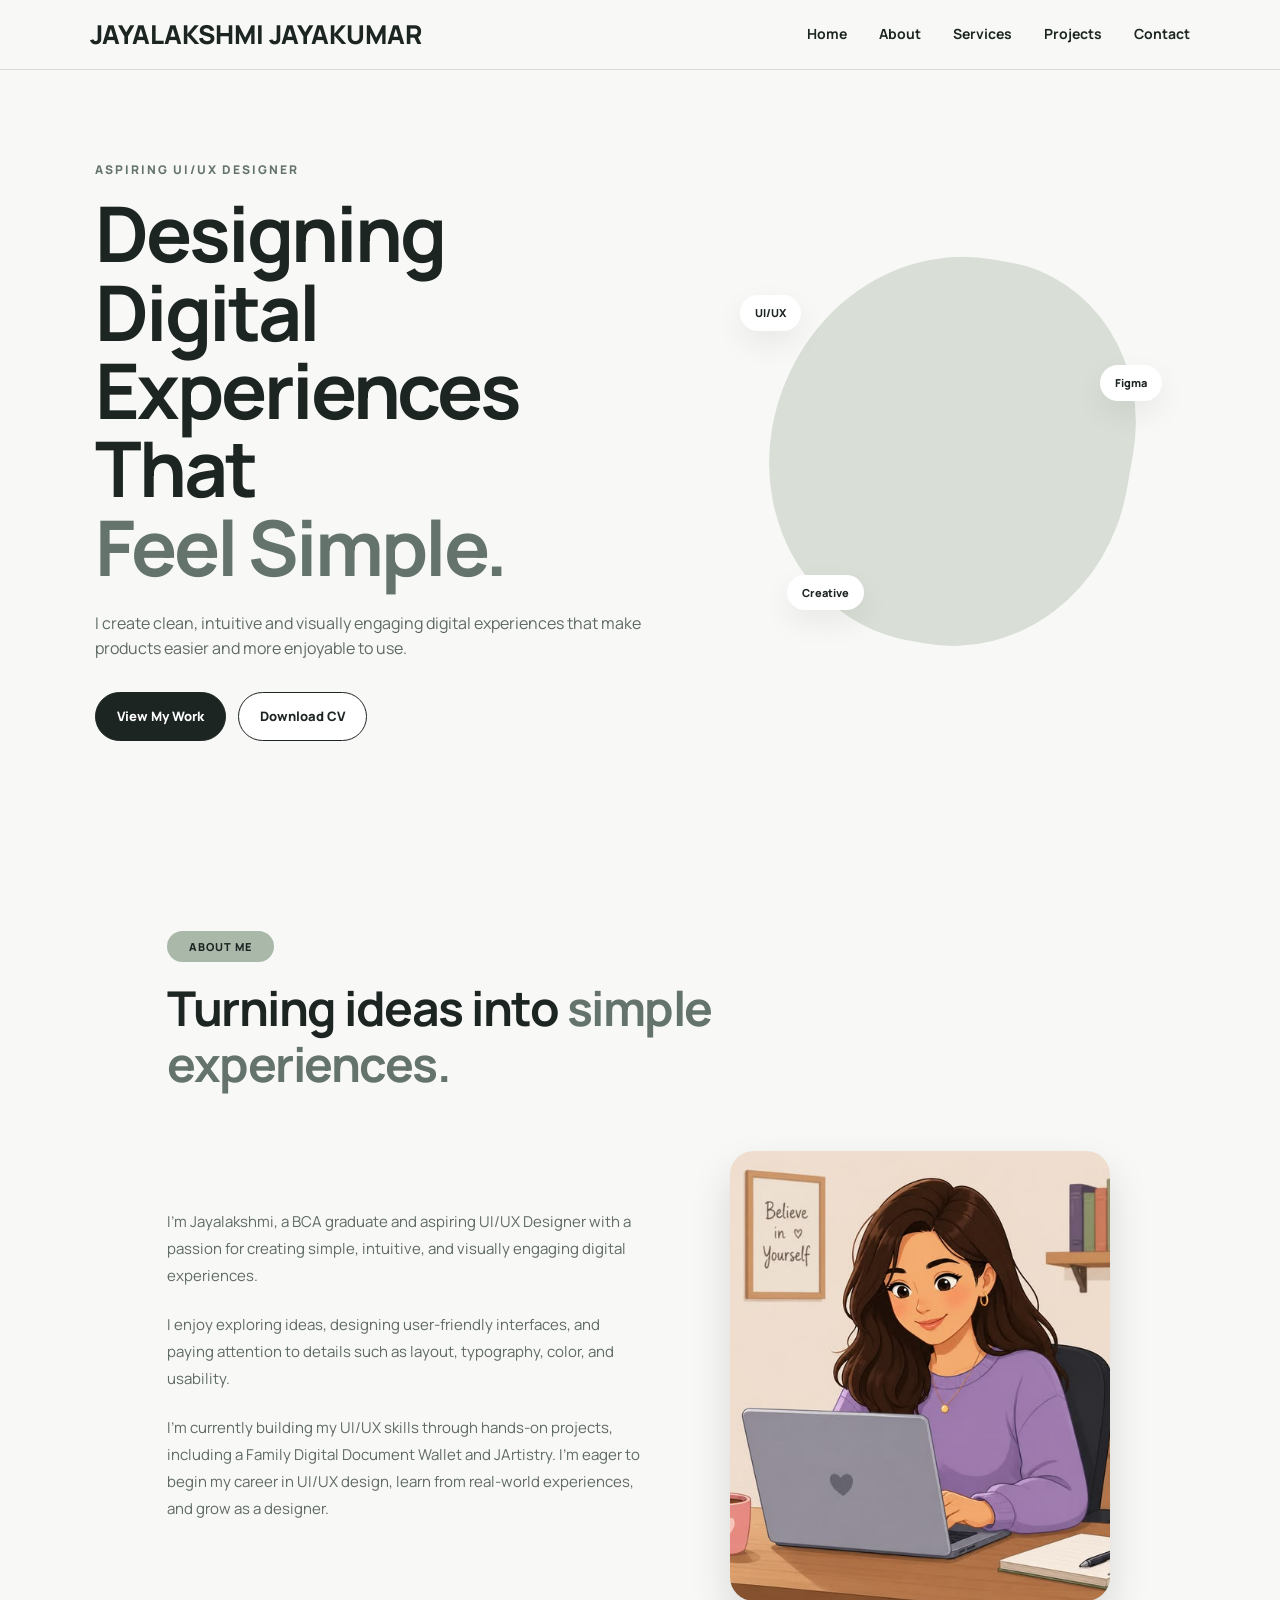
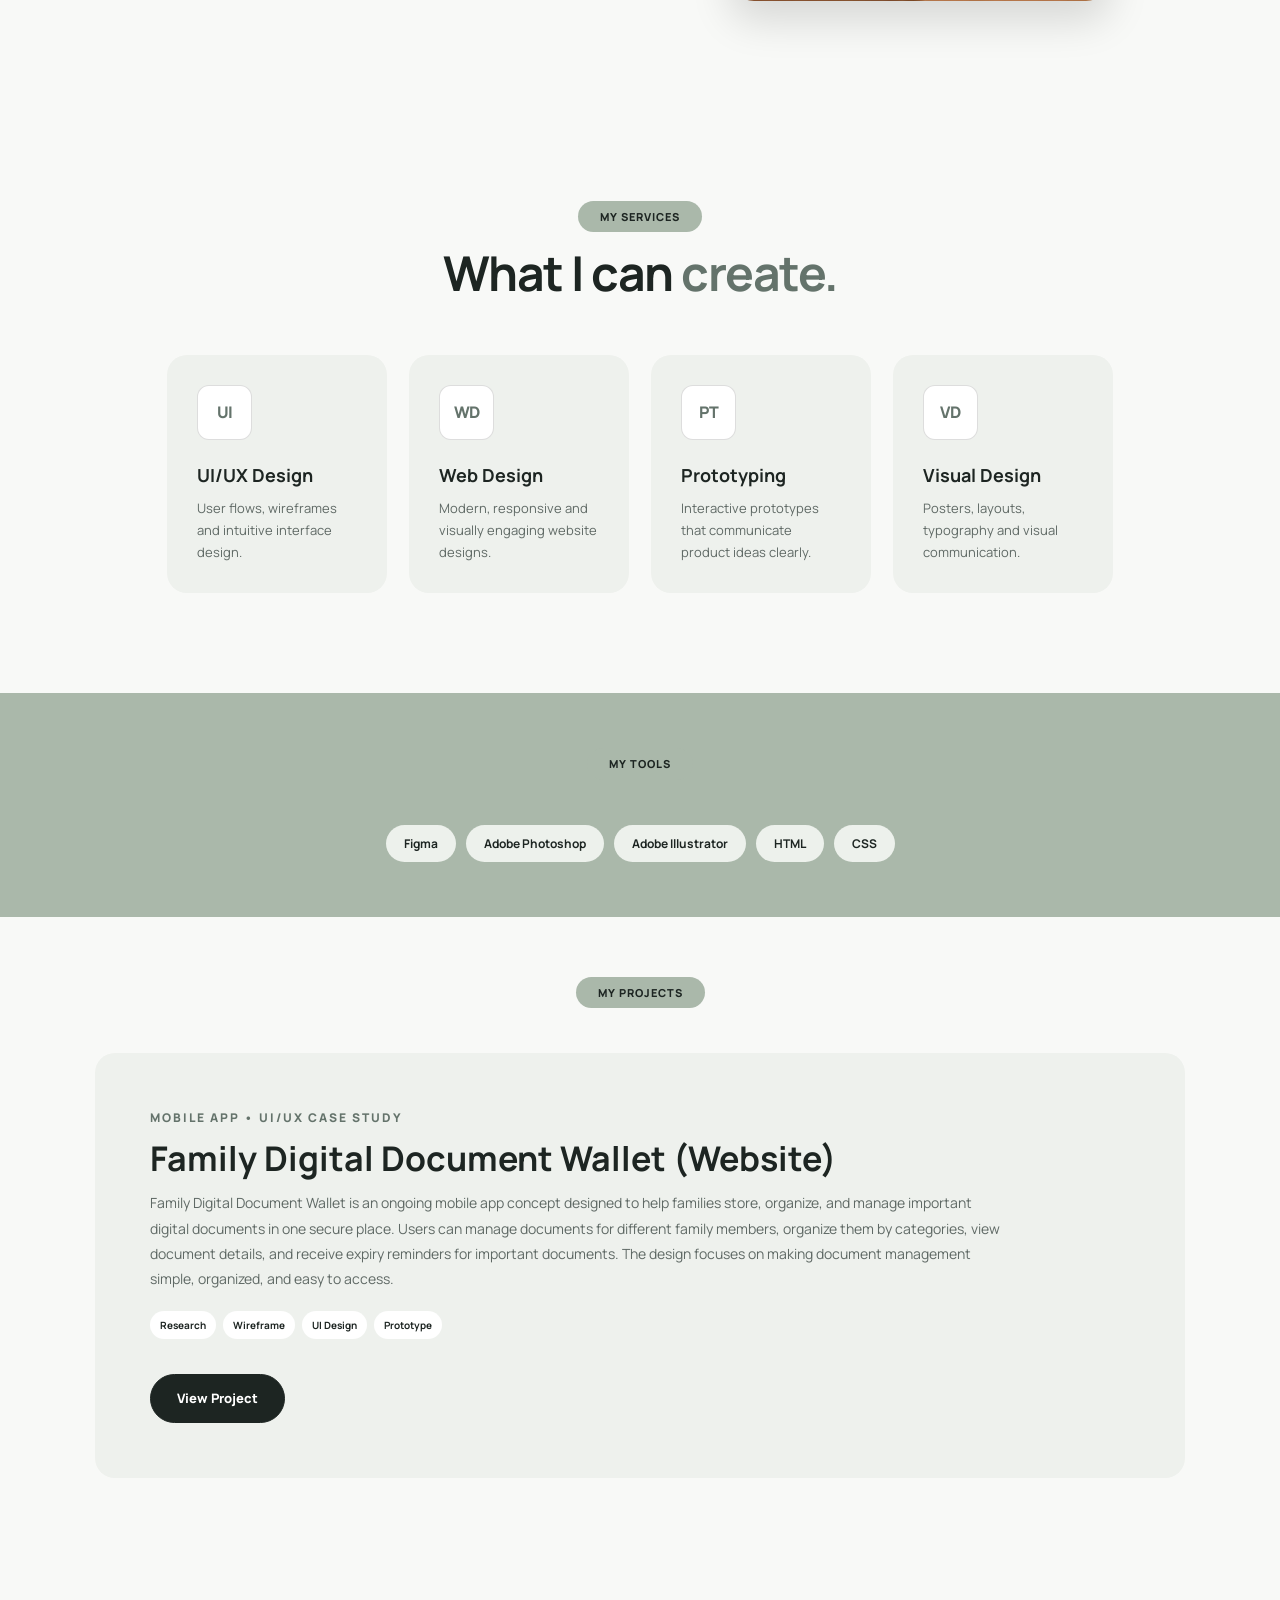
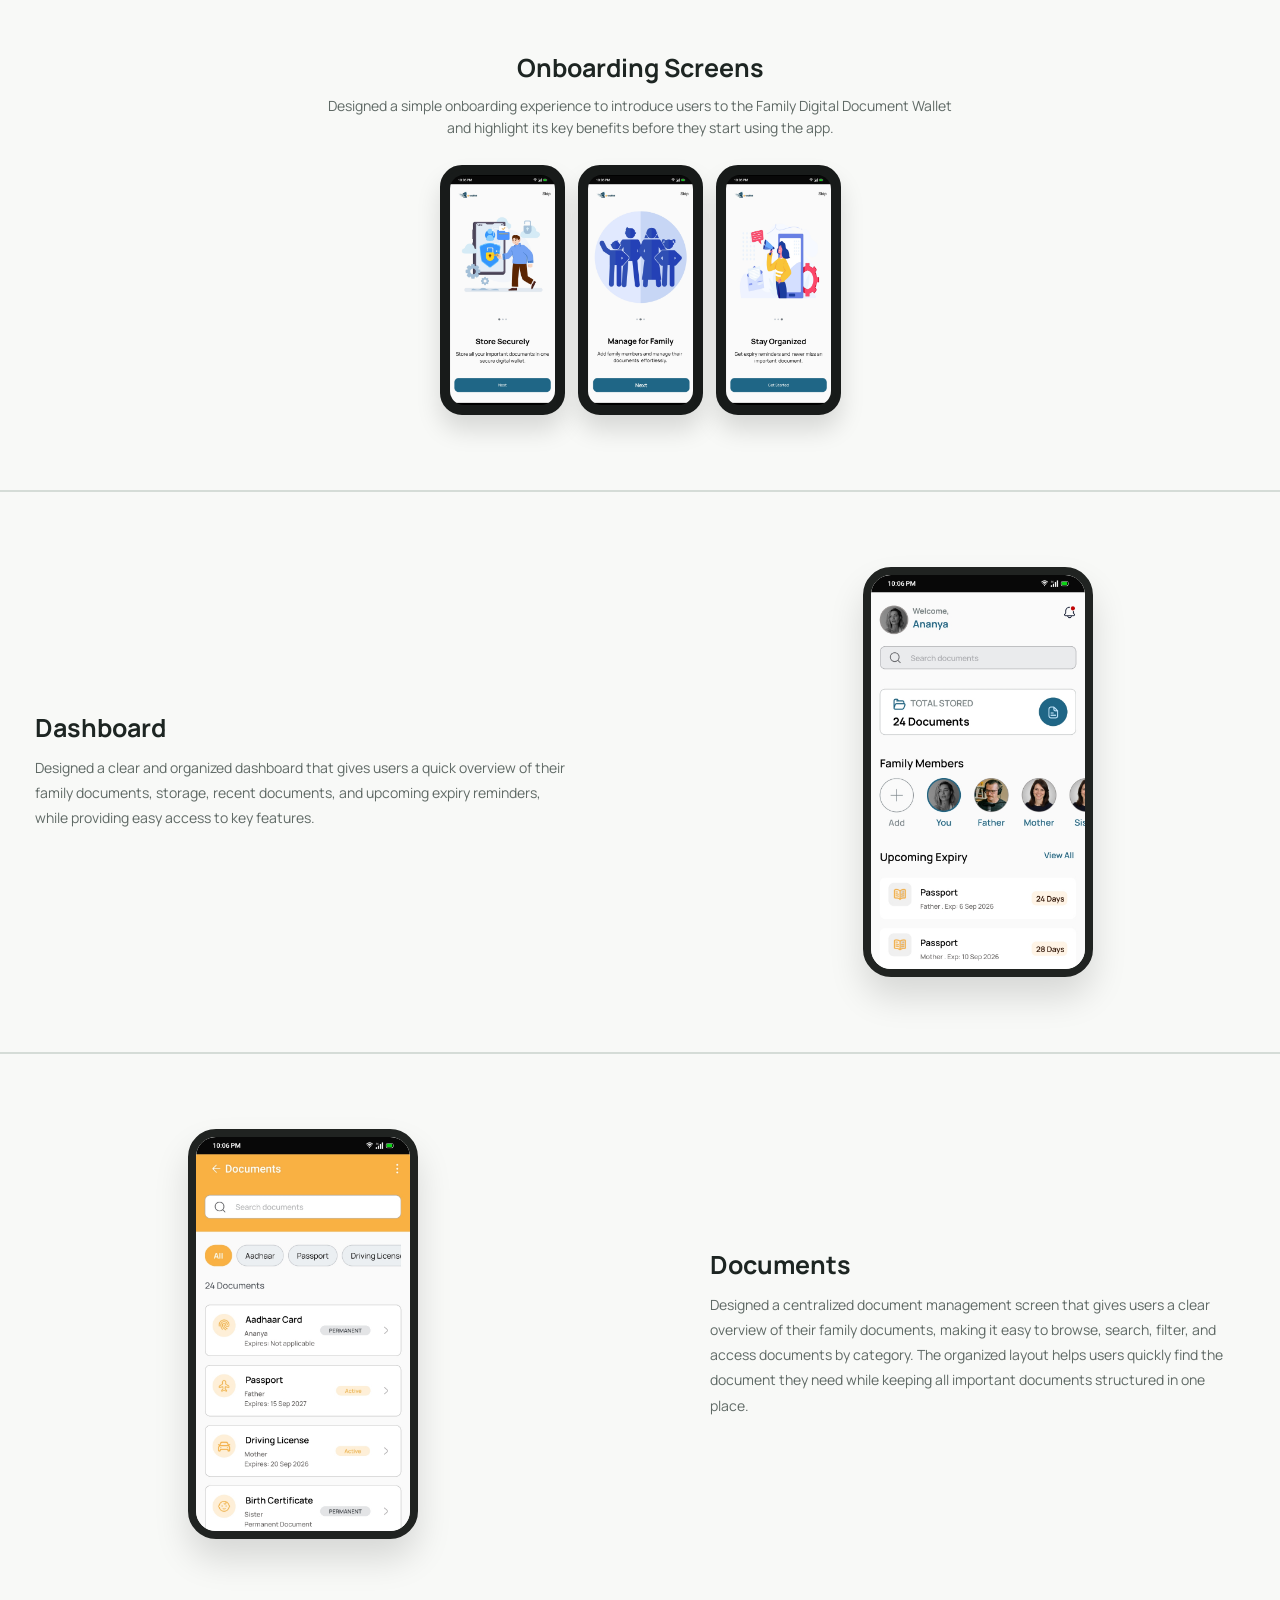
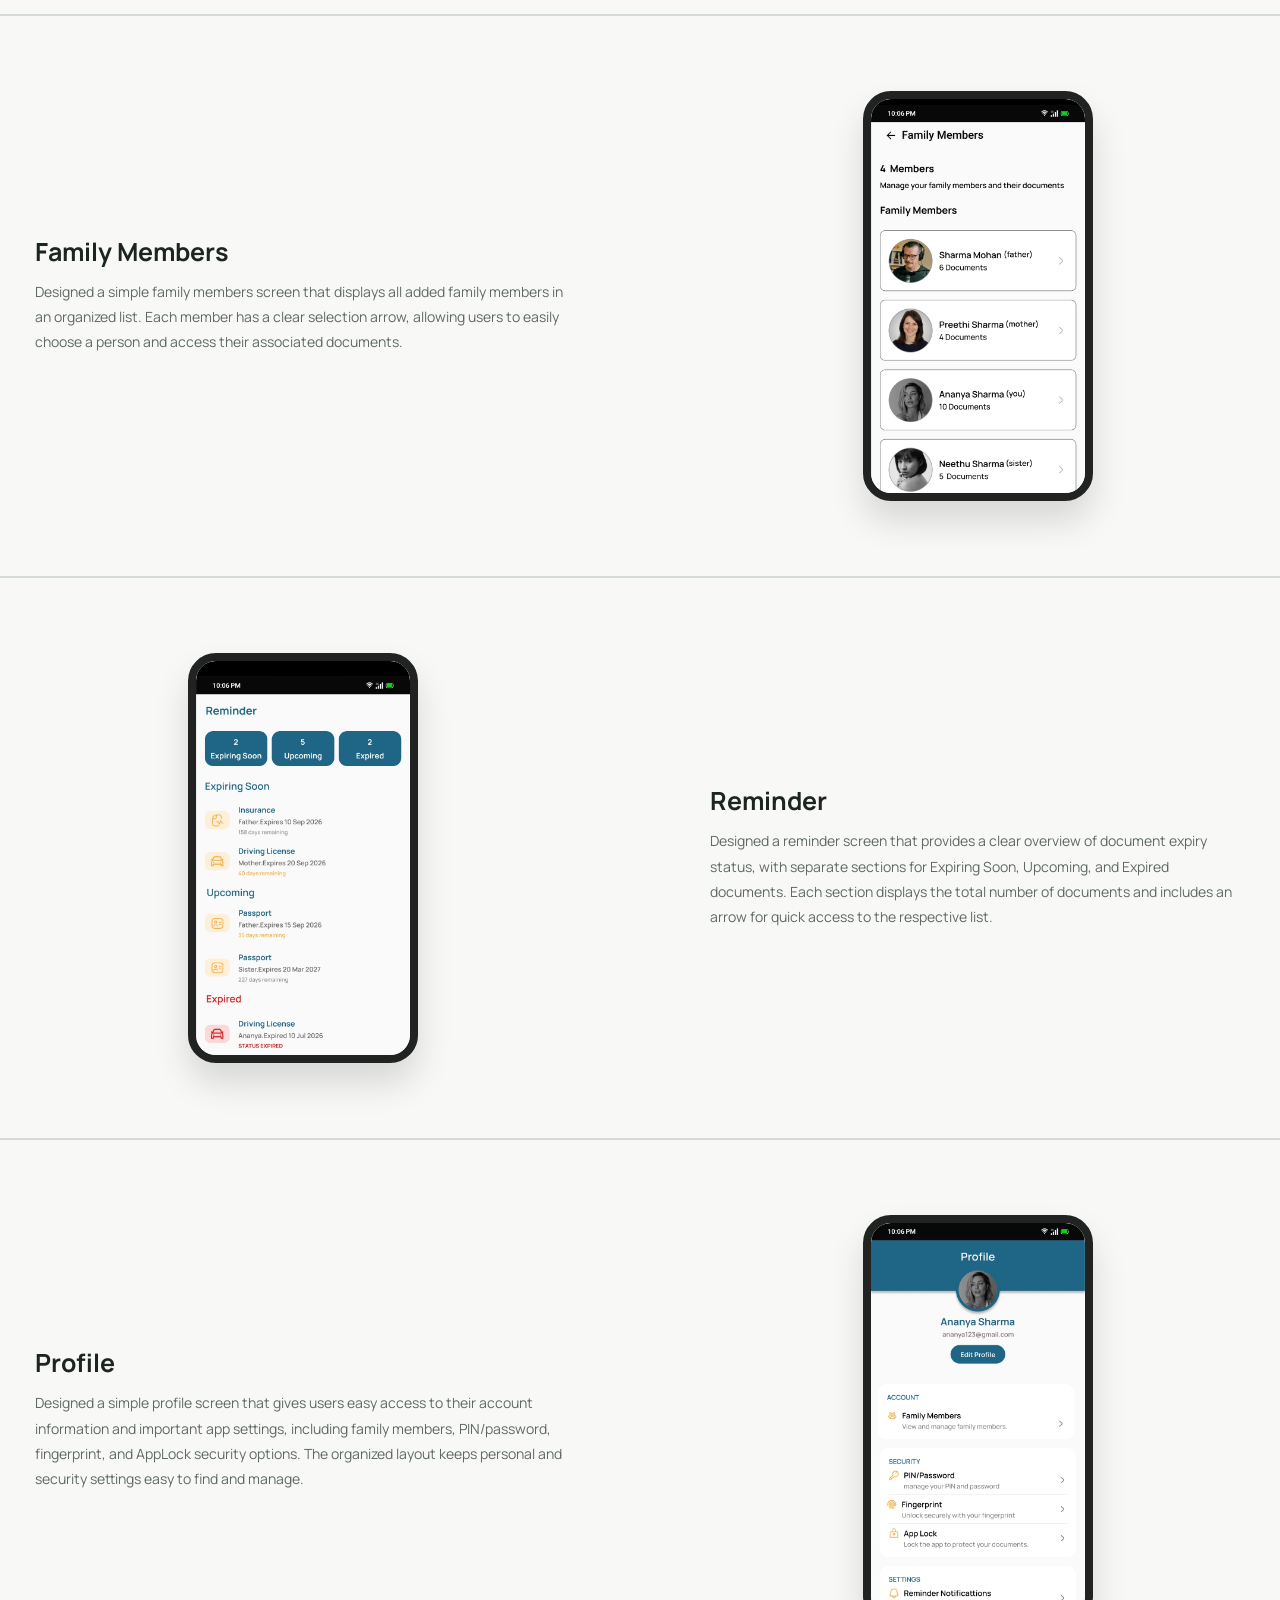
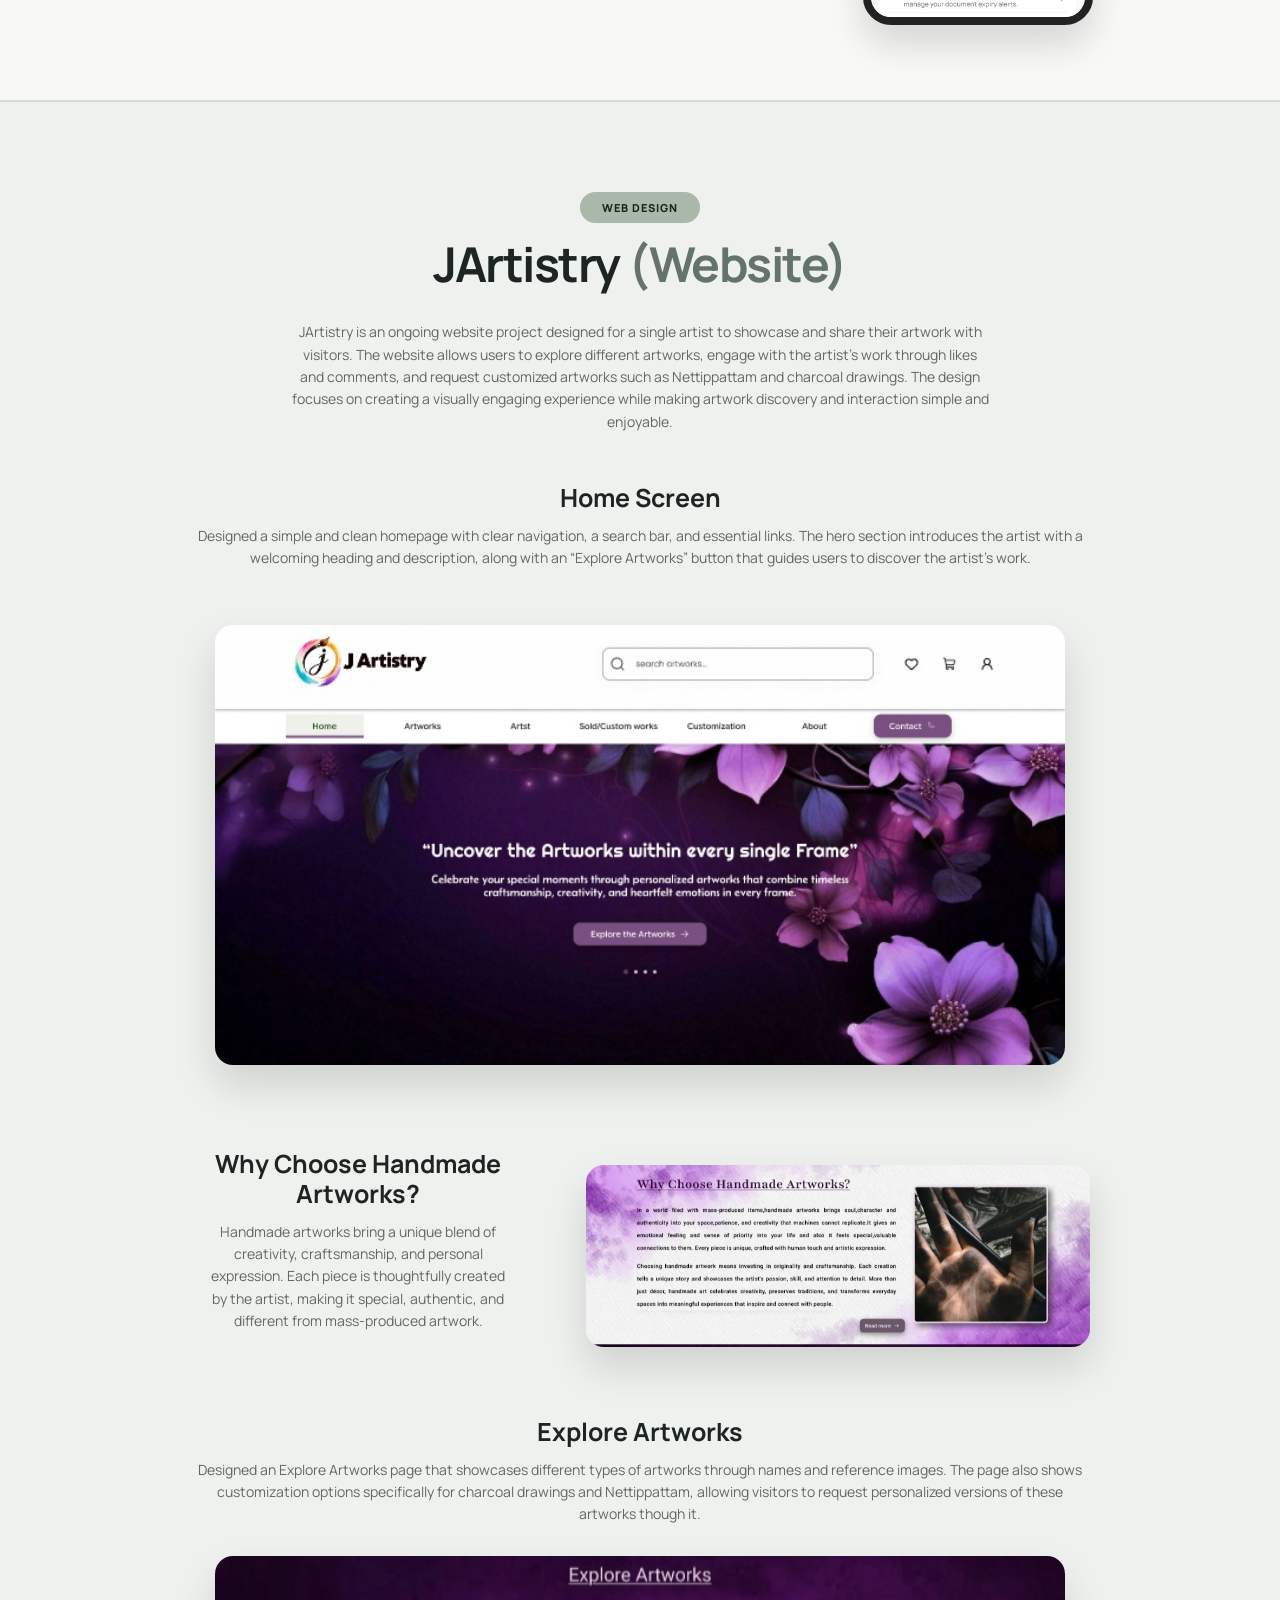
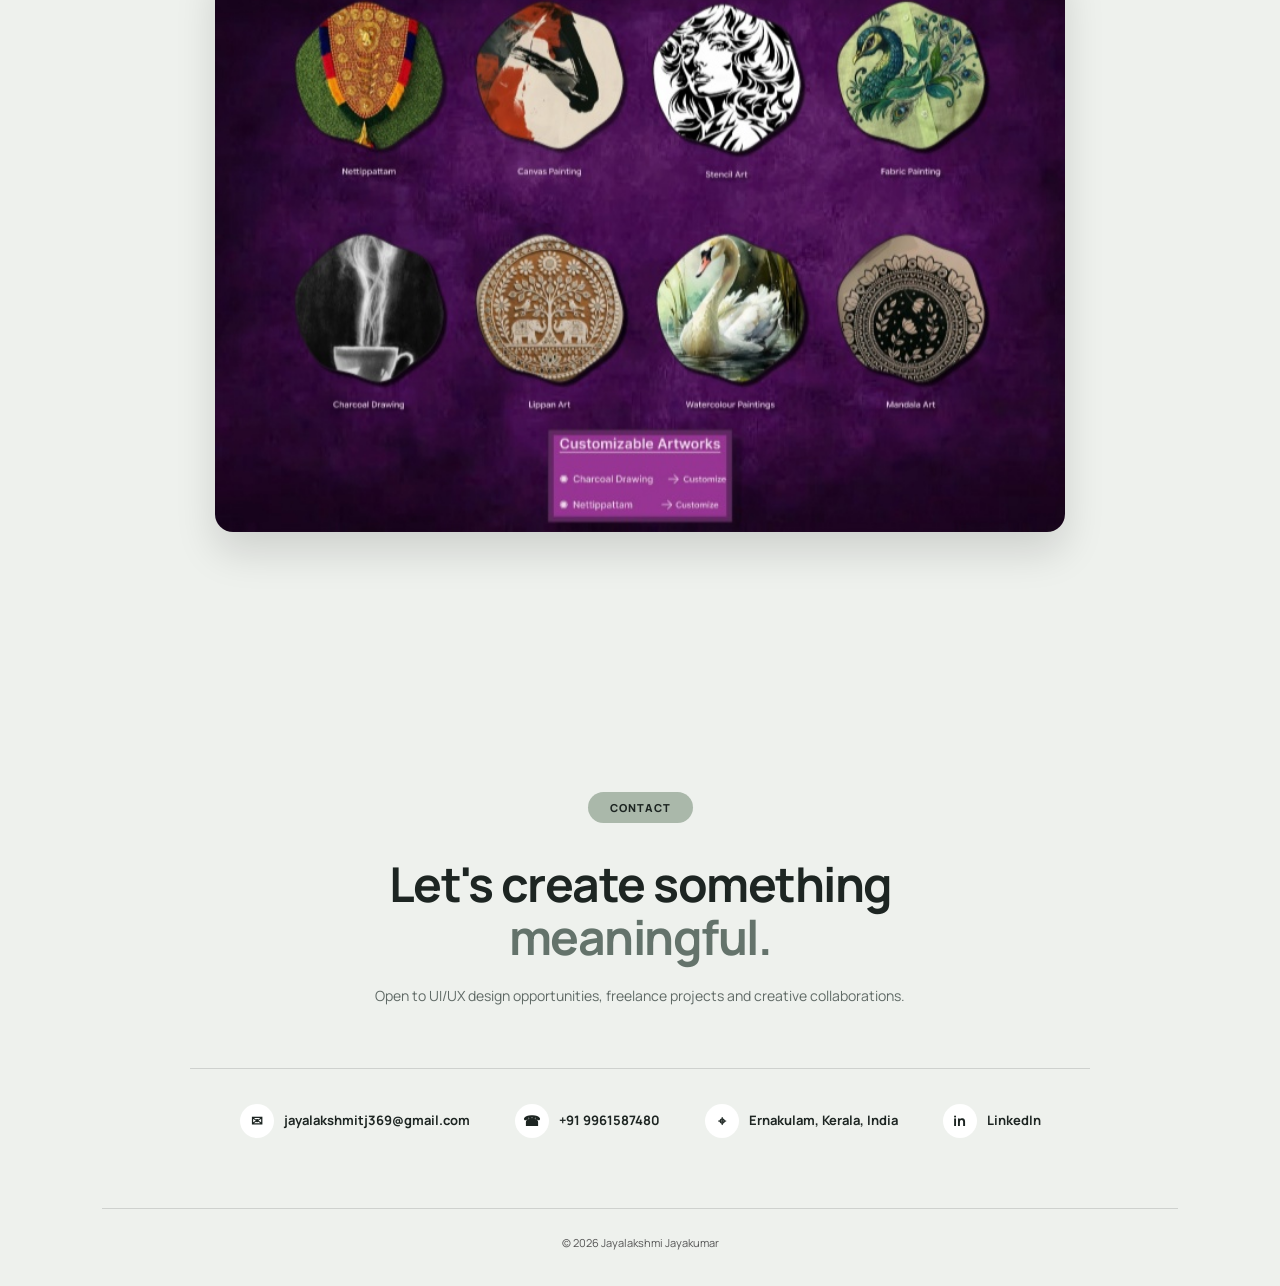
==== commit 056891e7: "Update index.html" ====
--- a/index.html
+++ b/index.html
@@ -79,7 +79,7 @@
                         View My Work
                     </a>
 
-                    <a href="D:\Portfolio\JAYALAKSHMI JAYAKUMAR (CV).pdf" class="btn secondary-btn">
+                    <a href="JAYALAKSHMI JAYAKUMAR (CV).pdf" class="btn secondary-btn">
                         Download CV
                     </a>
 
@@ -92,9 +92,7 @@
 
                 <div class="hero-blob"></div>
 
-                <div class="designer-image">
-                    ✦
-                </div>
+               
 
                 <span class="floating-card card-one">
                     UI/UX
@@ -164,7 +162,7 @@
         <div class="about-image">
 
             <img
-                src="D:\Portfolio\aboutme.jpg"
+                src="aboutme.jpg"
                 alt="About Jayalakshmi"
             >
 
@@ -382,7 +380,7 @@
         <div class="small-phone">
 
             <img
-                src="D:\Portfolio\onboarding1.jpeg"
+                src="onboarding1.jpeg"
                 alt="Onboarding Screen 1"
             >
 
@@ -393,7 +391,7 @@
         <div class="small-phone">
 
             <img
-                src="D:\Portfolio\onboarding2.jpeg"
+                src="onboarding2.jpeg"
                 alt="Onboarding Screen 2"
             >
 
@@ -404,7 +402,7 @@
         <div class="small-phone">
 
             <img
-                src="D:\Portfolio\onboarding3.jpeg"
+                src="onboarding3.jpeg"
                 alt="Onboarding Screen 3"
             >
 
@@ -438,7 +436,7 @@
     <div class="mock-phone dashboard">
 
         <img 
-            src="D:\Portfolio\dashboard.jpeg" 
+            src="dashboard.jpeg" 
             alt="Dashboard Screen"
         >
 
@@ -469,7 +467,7 @@
 
     <div class="mock-phone documents">
 
-        <img src="D:\Portfolio\document.jpeg" alt="Documents Screen">
+        <img src="document.jpeg" alt="Documents Screen">
 
     </div>
 
@@ -499,7 +497,7 @@
 
     <div class="mock-phone family">
 
-        <img src="D:\Portfolio\family members.jpeg" alt="Family Members Screen">
+        <img src="family members.jpeg" alt="Family Members Screen">
 
     </div>
 
@@ -529,7 +527,7 @@
 
     <div class="mock-phone reminder">
 
-        <img src="D:\Portfolio\reminder.jpeg" alt="Reminder Screen">
+        <img src="reminder.jpeg" alt="Reminder Screen">
 
     </div>
 
@@ -559,7 +557,7 @@
 
     <div class="mock-phone profile">
 
-        <img src="D:\Portfolio\profile.jpeg" alt="Profile Screen">
+        <img src="profile.jpeg" alt="Profile Screen">
 
     </div>
 
@@ -612,7 +610,7 @@
         <div class="website-screen">
 
             <img
-                src="D:\Portfolio\homeJartistry.jpeg"
+                src="homeJartistry.jpeg"
                 alt="JArtistry Home Screen"
             >
 
@@ -643,7 +641,7 @@
         <div class="website-screen">
 
             <img
-                src="D:\Portfolio\whychoose.jpeg"
+                src="whychoose.jpeg"
                 alt="Why Choose Handmade Artworks Screen"
             >
 
@@ -668,7 +666,7 @@
         <div class="website-screen">
 
             <img
-                src="D:\Portfolio\explore artwork.jpeg"
+                src="explore artwork.jpeg"
                 alt="Explore Artworks Screen"
             >
 
@@ -747,4 +745,4 @@
 
 </body>
 
-</html>+</html>
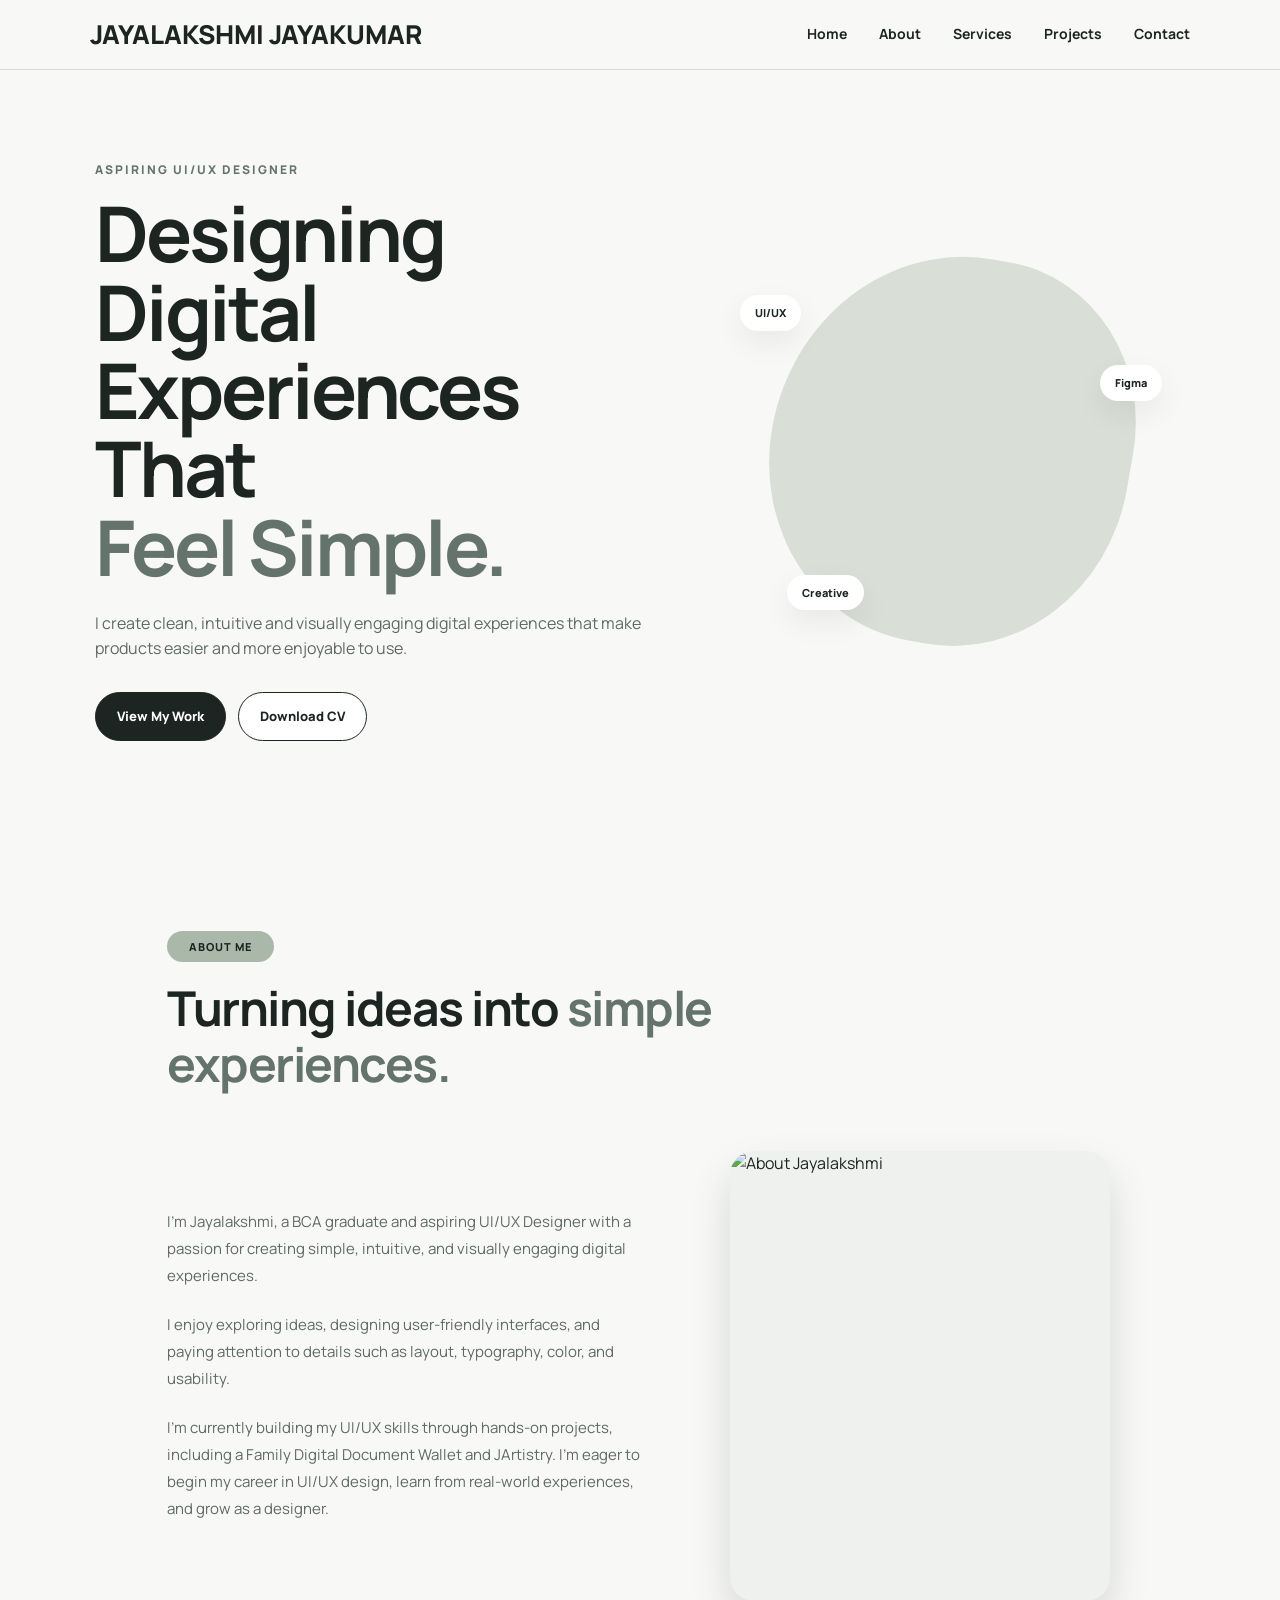
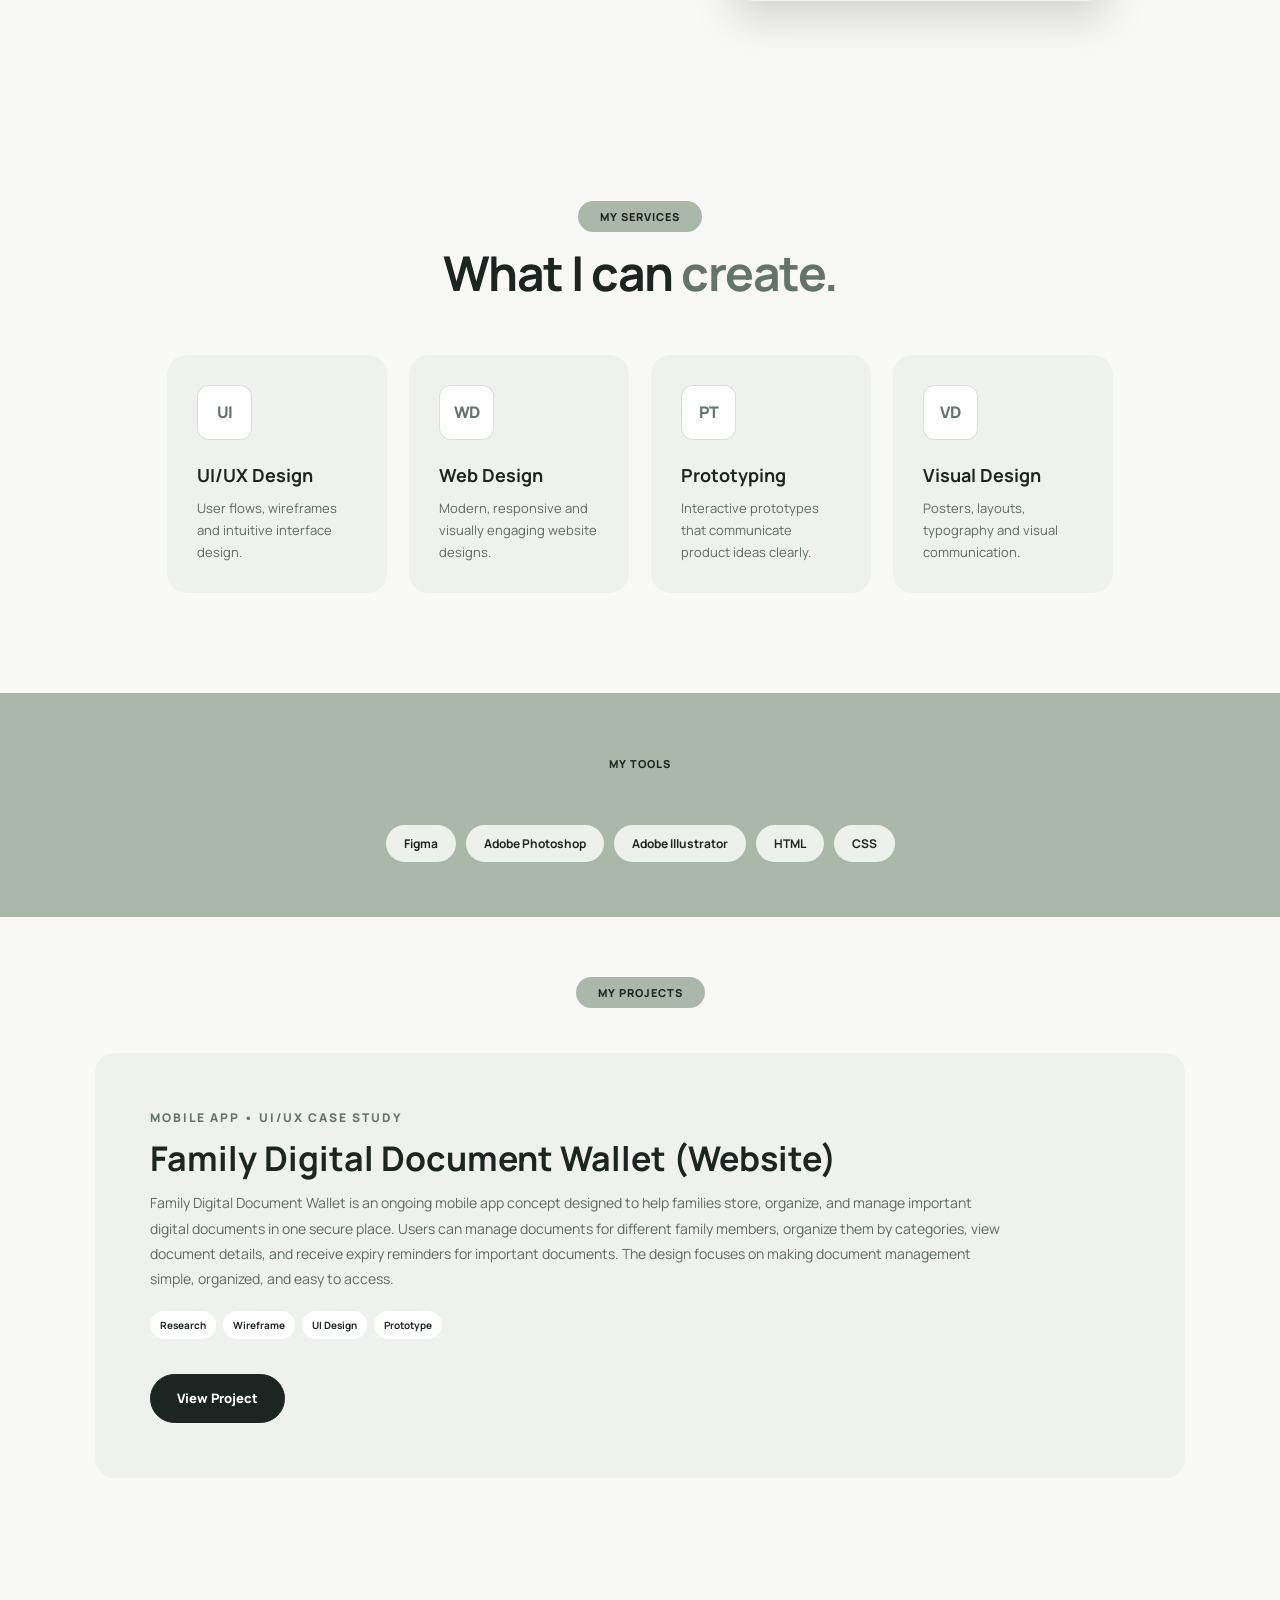
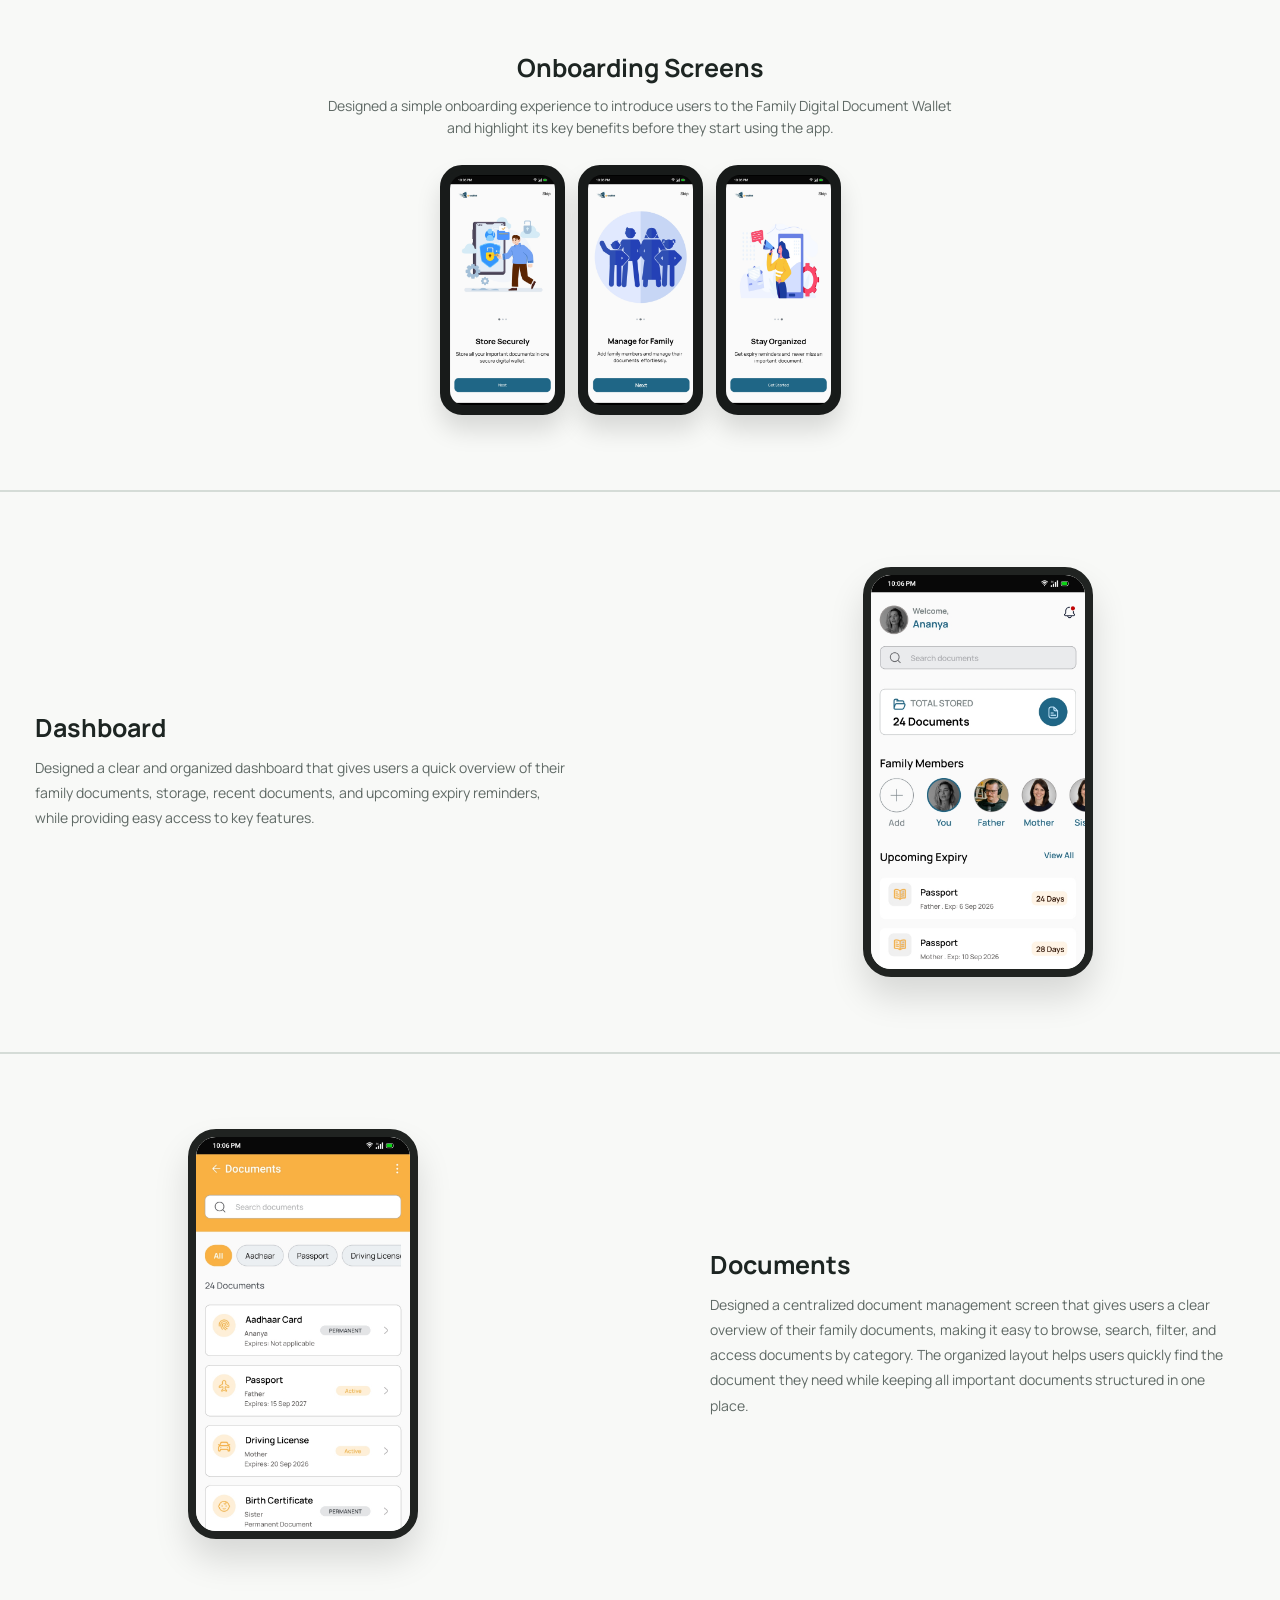
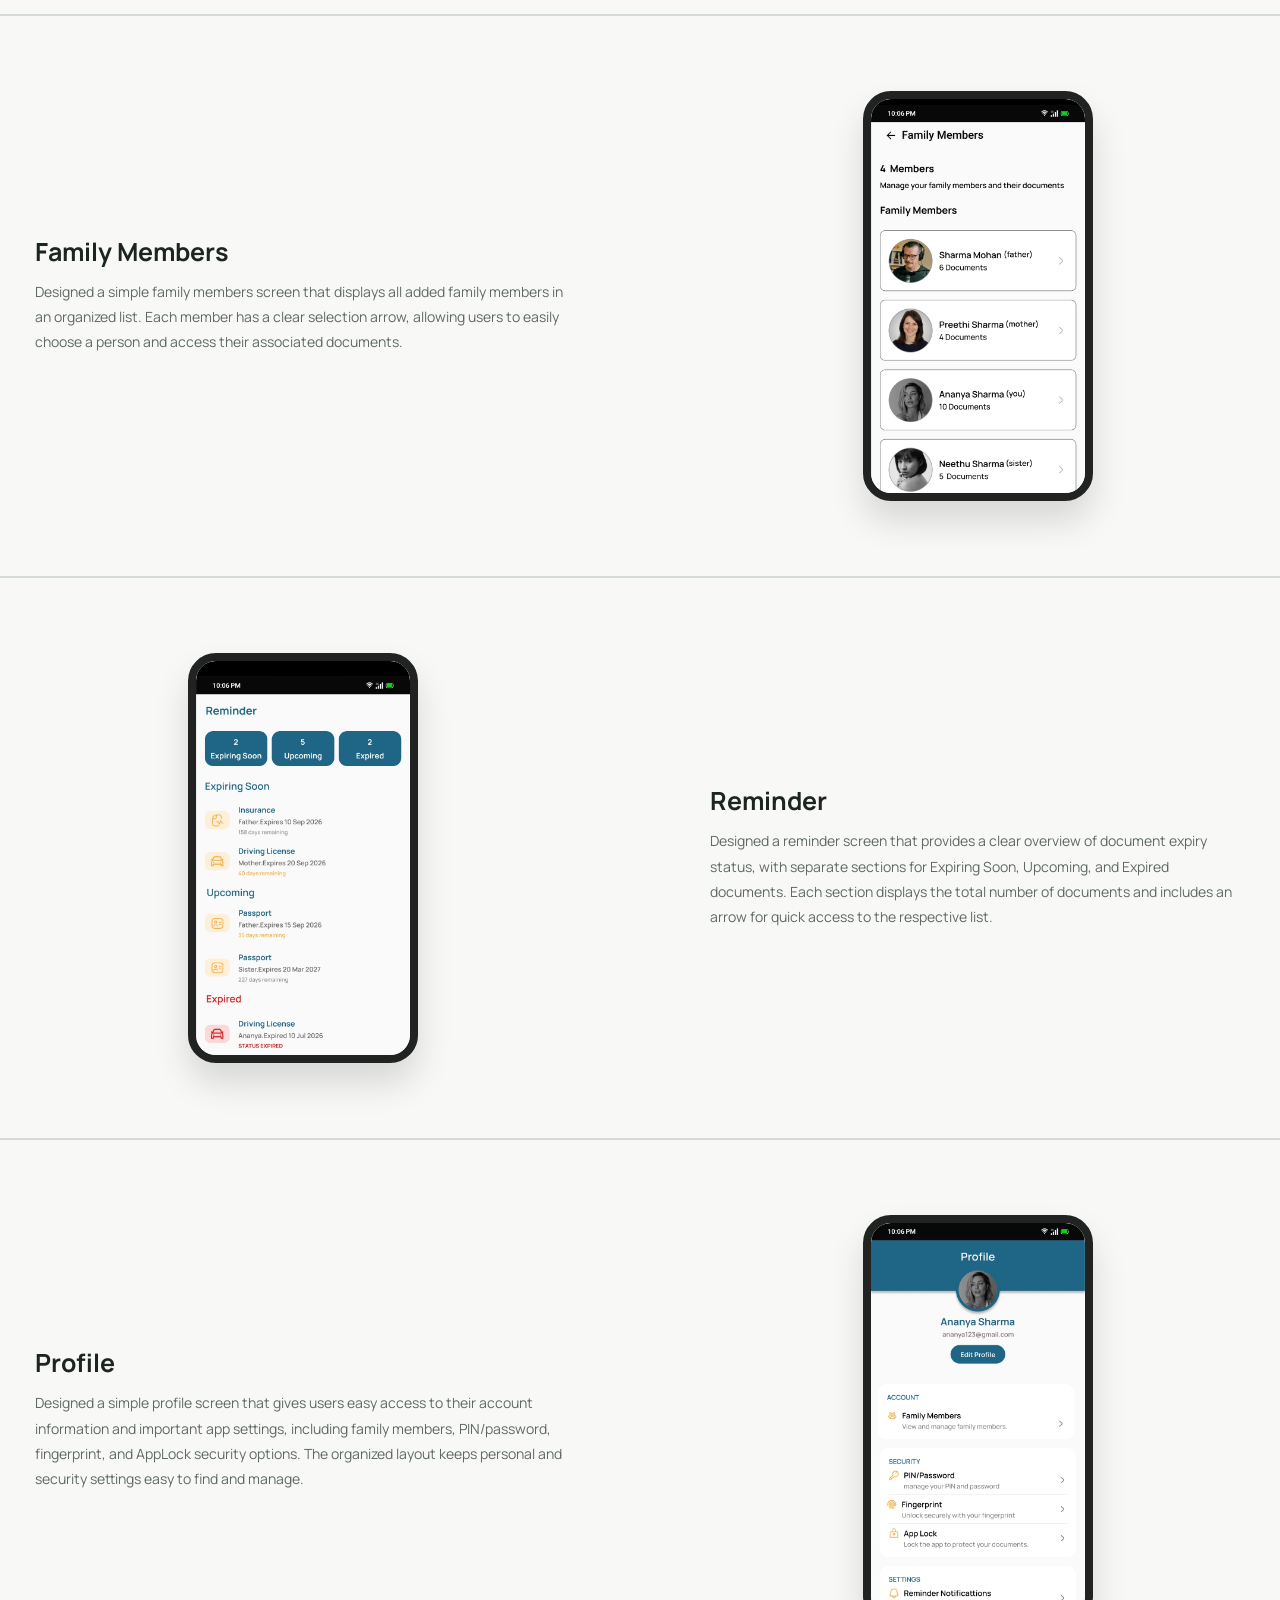
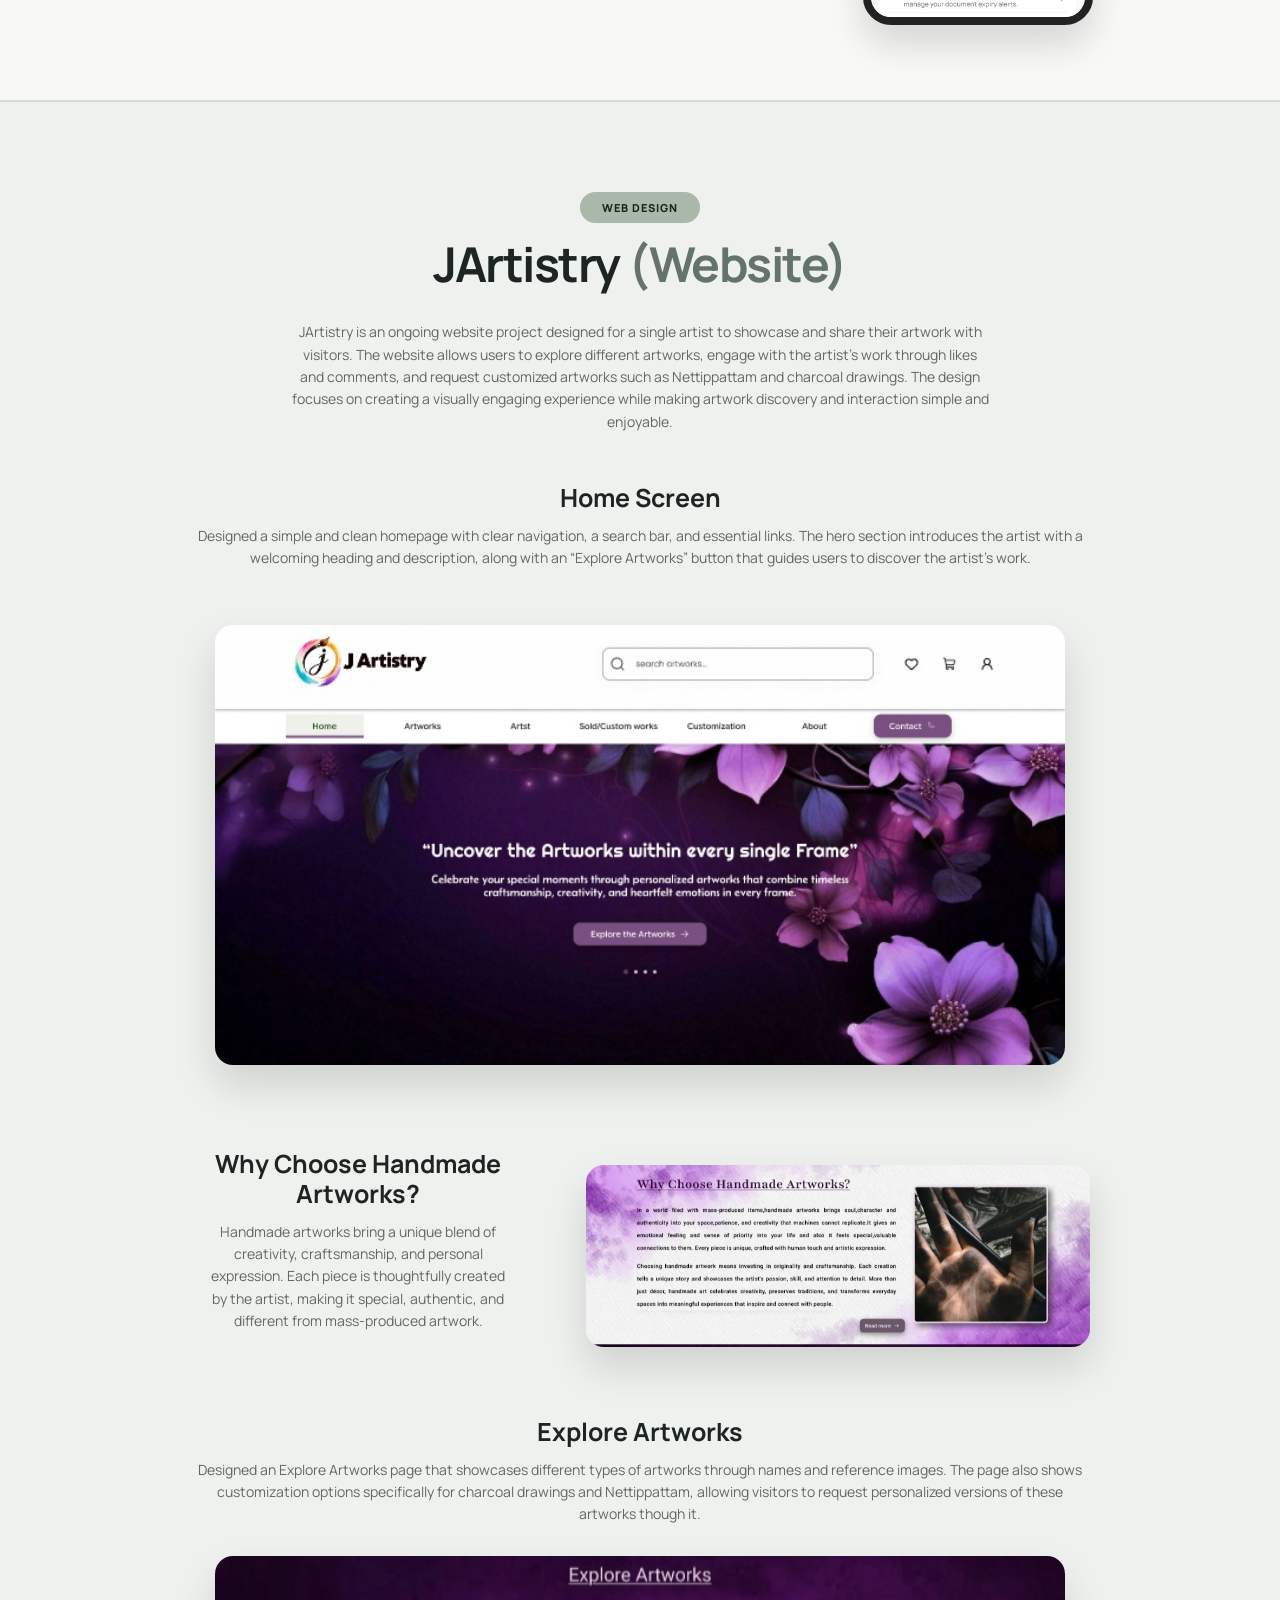
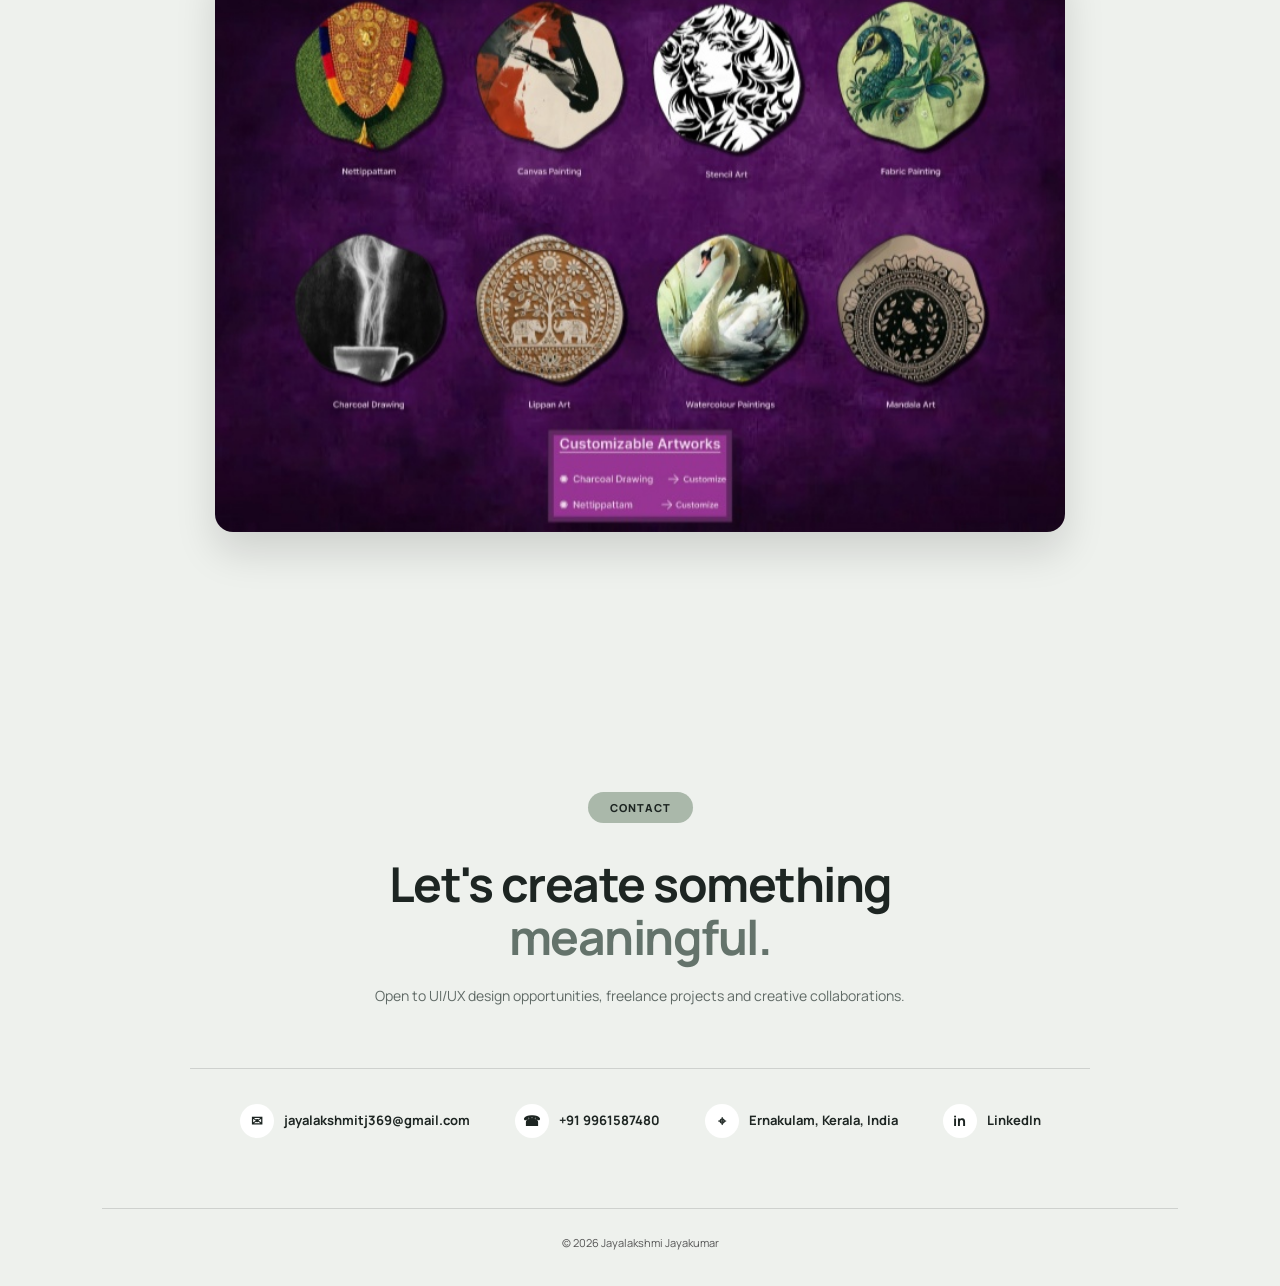
==== commit f075d8ba: "Update profilepic index.html" ====
--- a/index.html
+++ b/index.html
@@ -162,7 +162,7 @@
         <div class="about-image">
 
             <img
-                src="aboutme.jpg"
+                src="profilepic.jpeg"
                 alt="About Jayalakshmi"
             >
 
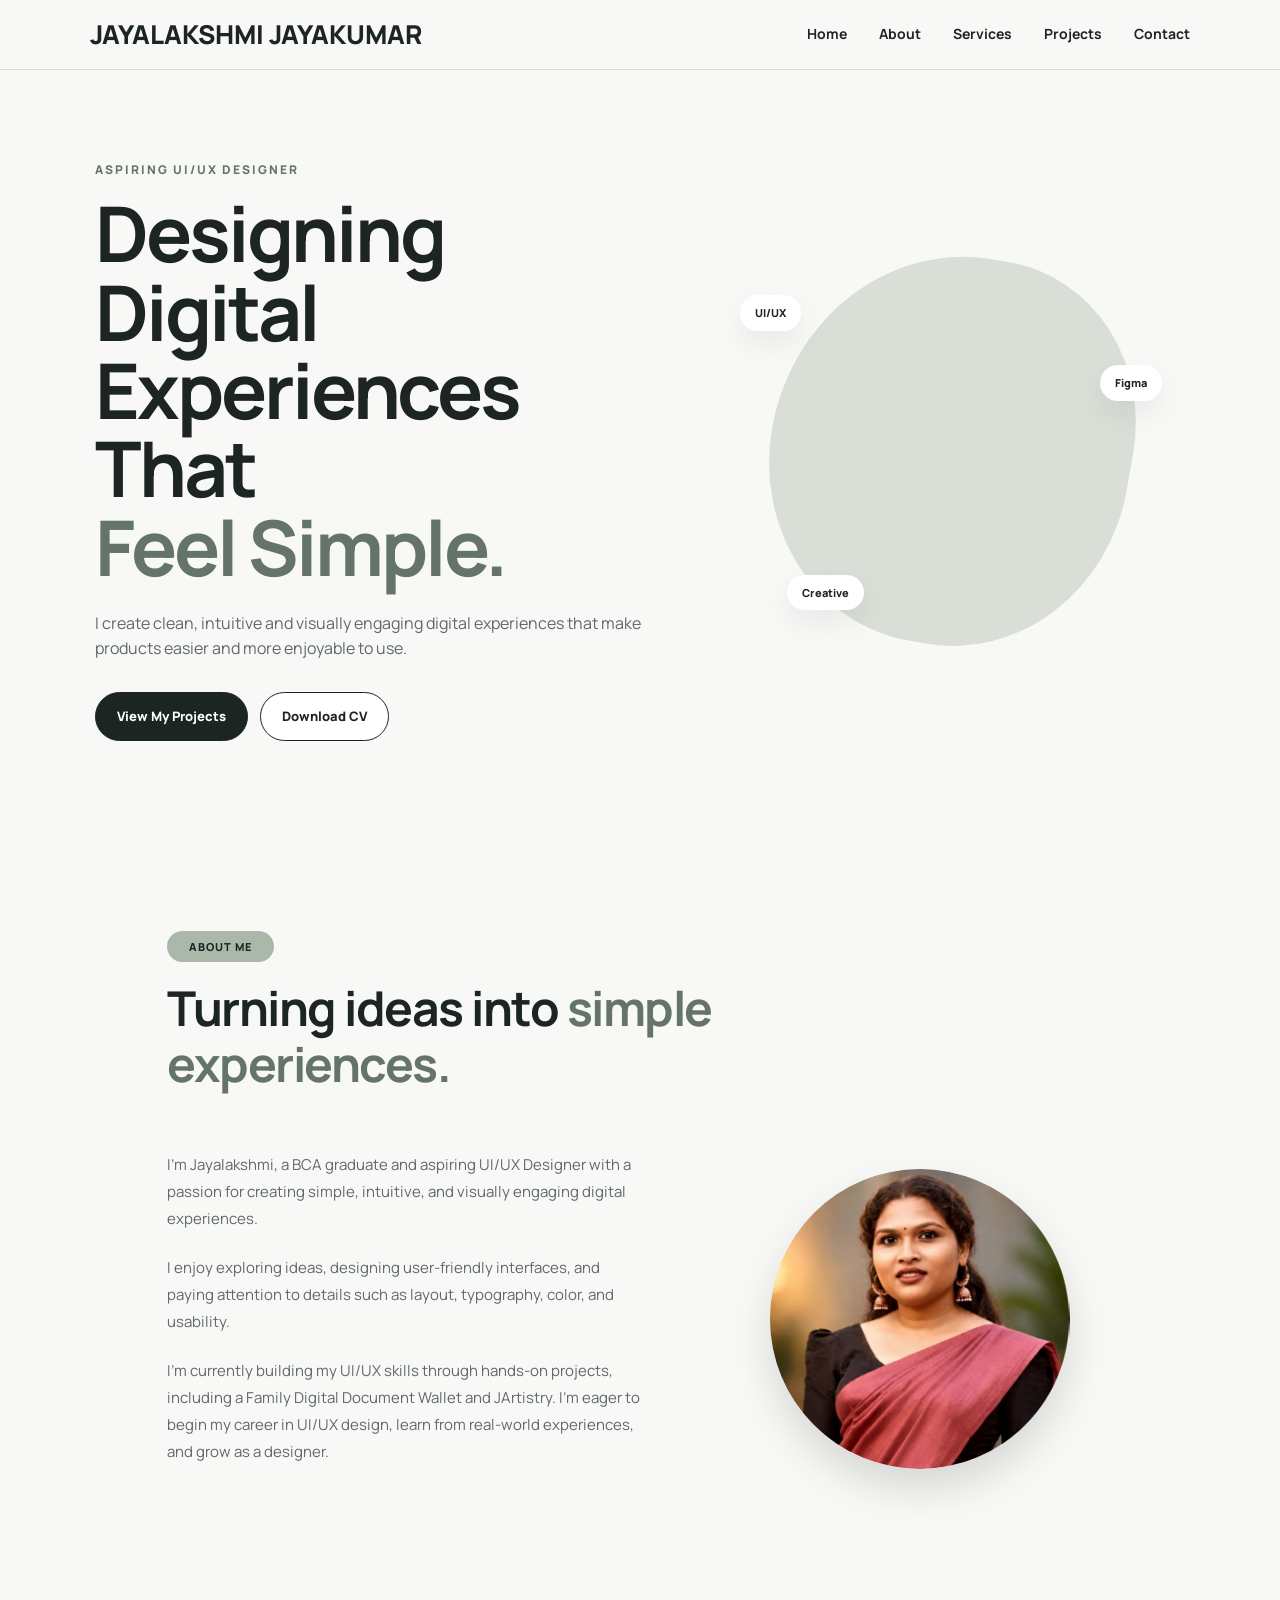
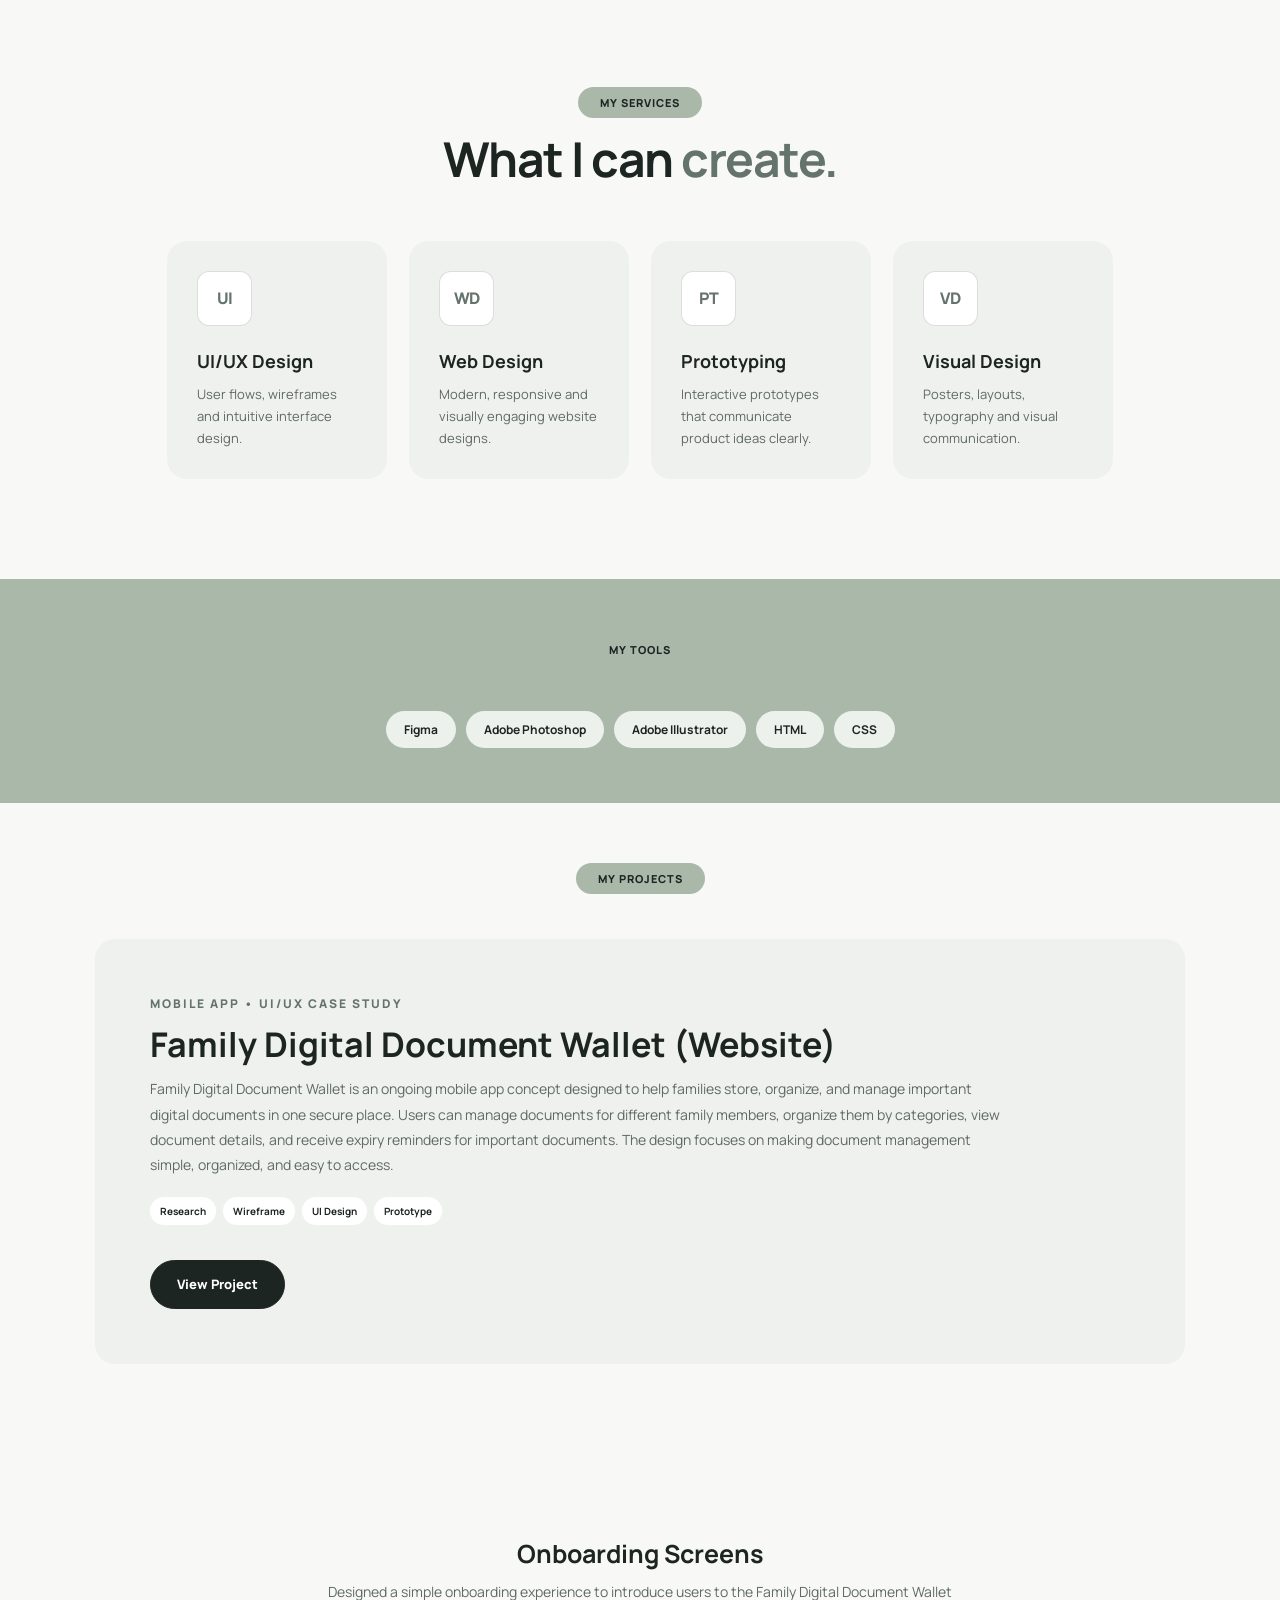
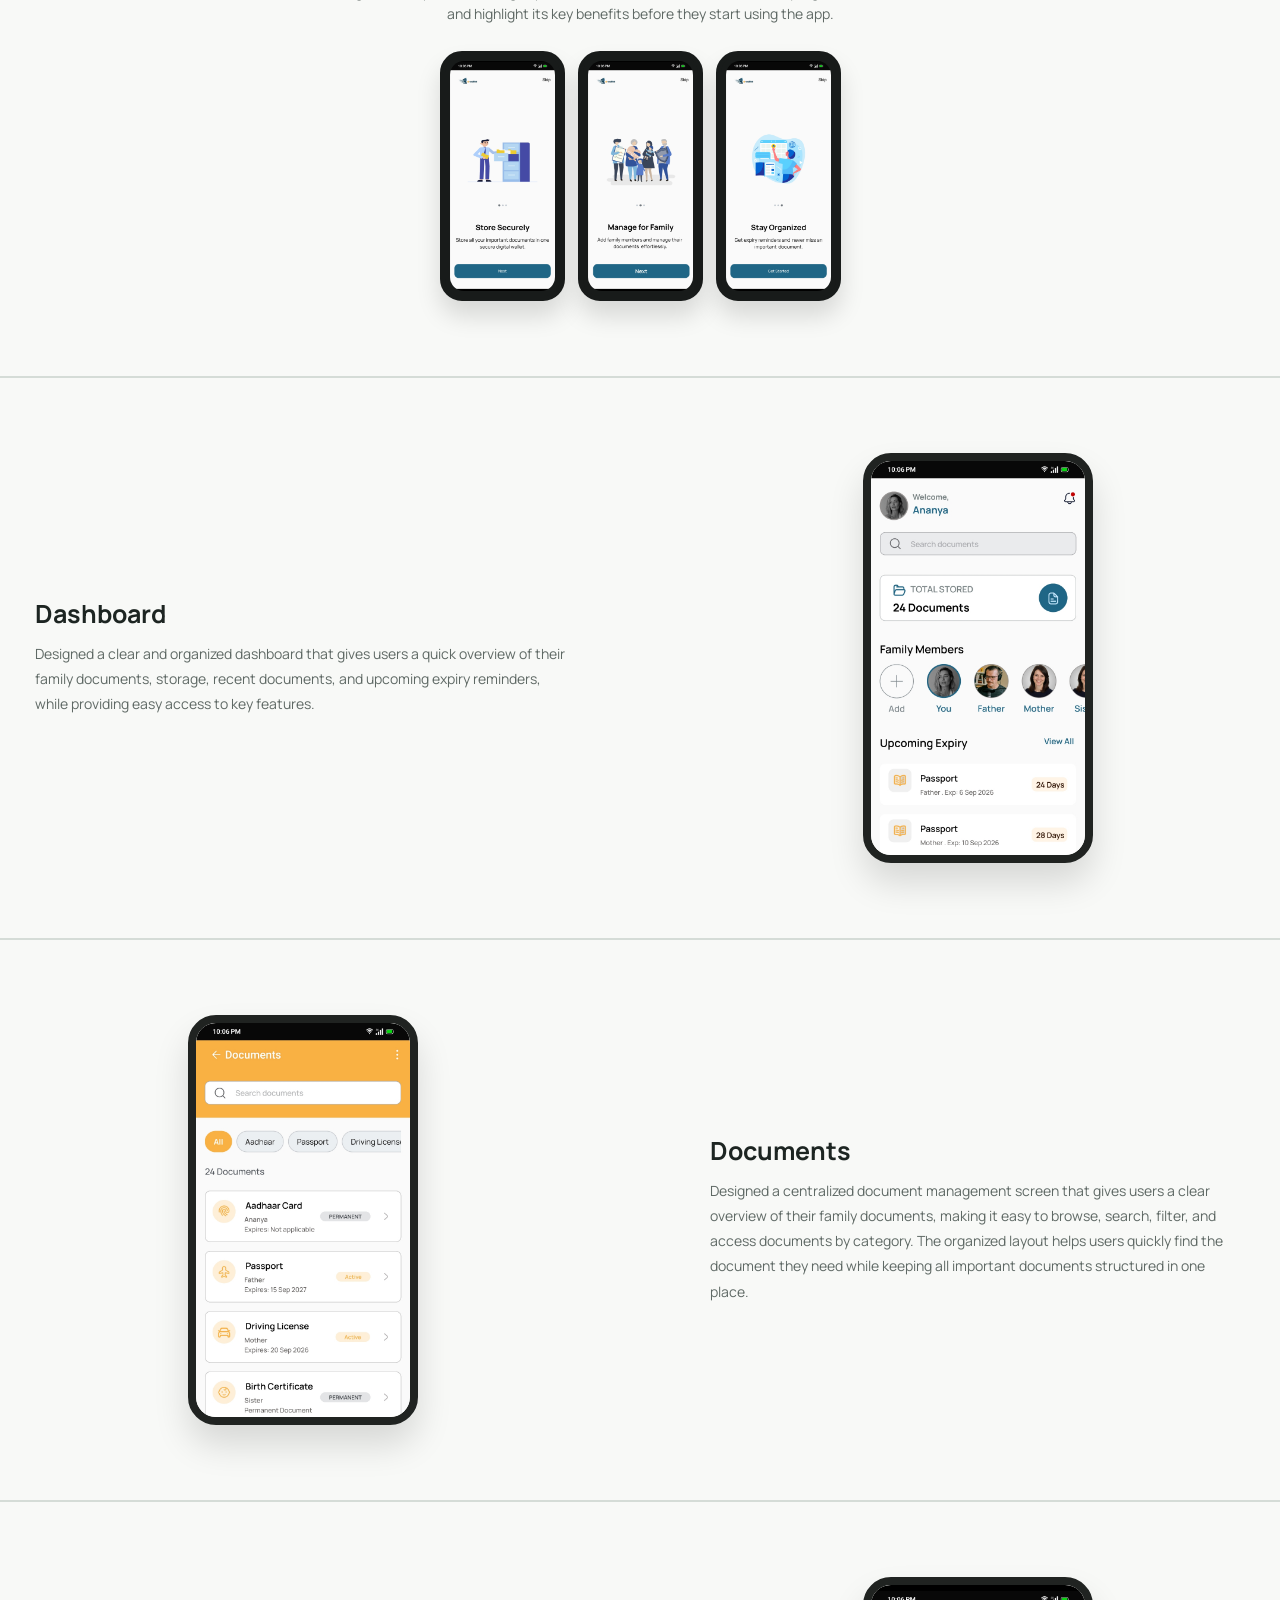
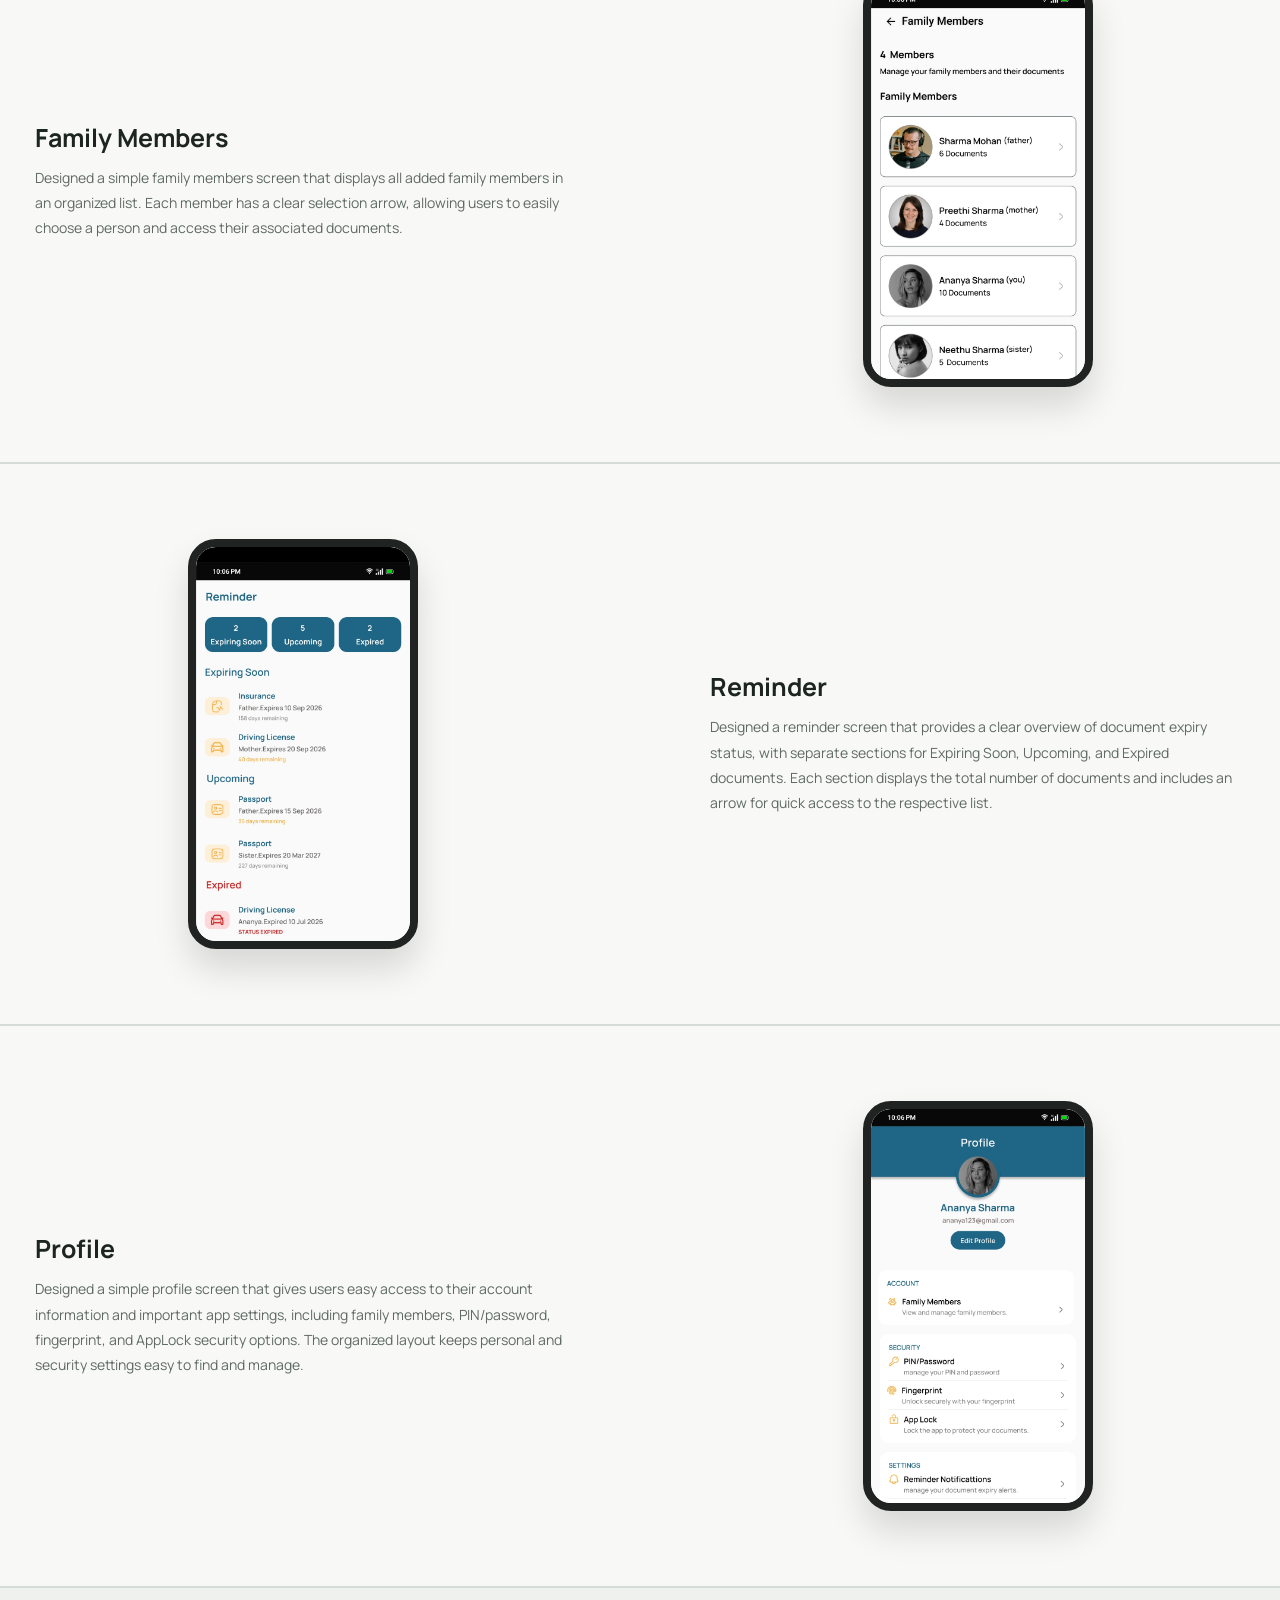
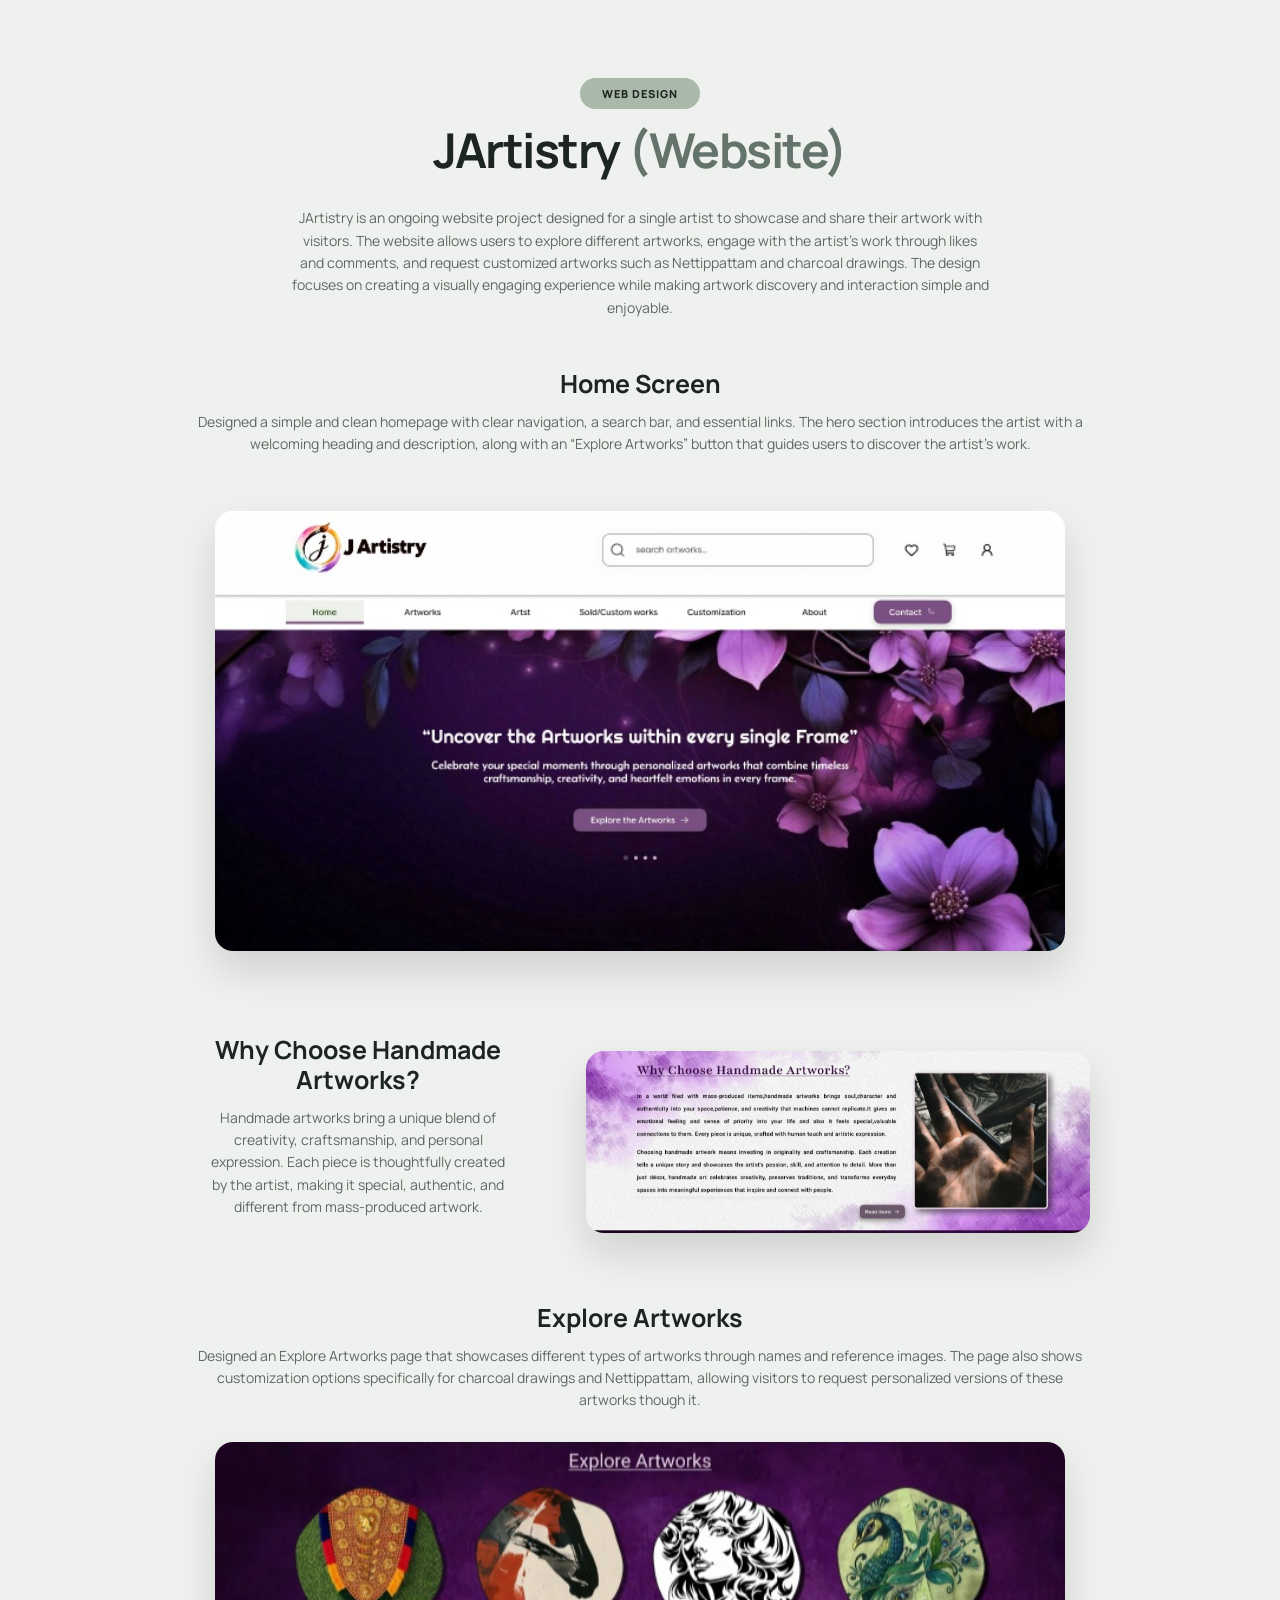
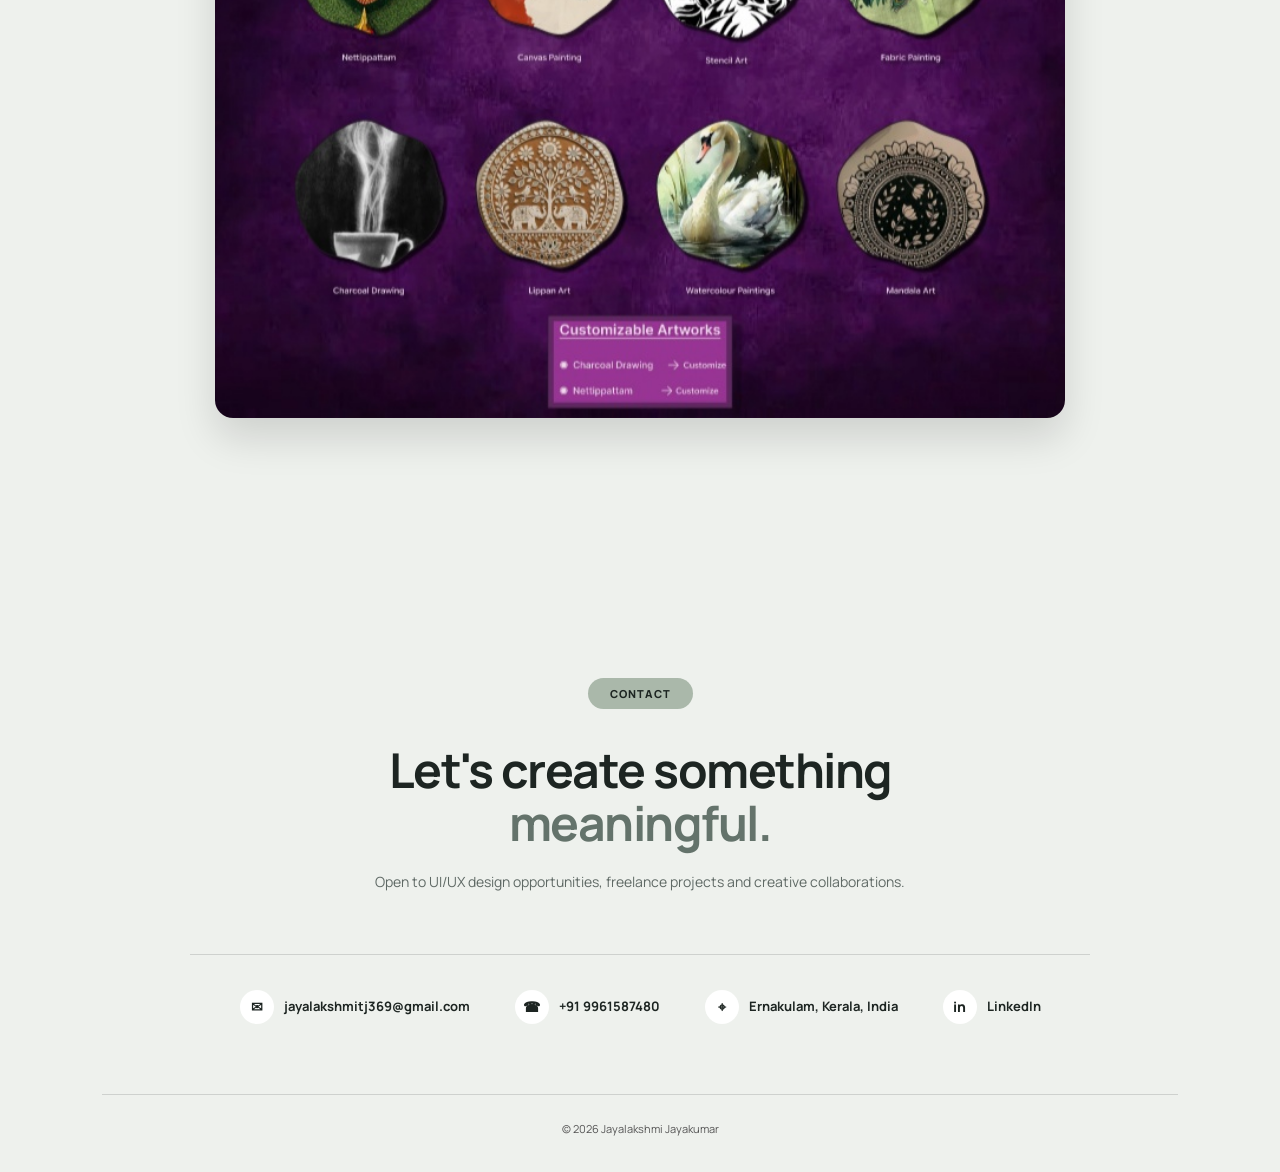
==== commit c48f4c5e: "project page from index.html" ====
--- a/index.html
+++ b/index.html
@@ -75,8 +75,8 @@
 
                 <div class="hero-buttons">
 
-                    <a href="https://www.figma.com/proto/FunWPjvxJm2hHNM49Aekcq/Family-Document-Wallet---Jayalakshmi-Jayakumar?page-id=0%3A1&node-id=12-134&p=f&viewport=-4976%2C-52%2C0.77&t=eHXL3Me25Aaj4qq1-1&scaling=scale-down&content-scaling=fixed&starting-point-node-id=121%3A1160" class="btn primary-btn">
-                        View My Work
+                    <a href="projects.html" class="btn primary-btn">
+                        View My Projects
                     </a>
 
                     <a href="JAYALAKSHMI JAYAKUMAR (CV).pdf" class="btn secondary-btn">
@@ -360,7 +360,7 @@
 
 <!-- ================= ONBOARDING ================= -->
 
-<article class="case-study">
+<article class="case-study" id="family-digital-document-wallet">
 
     <div class="case-text">
 
@@ -566,7 +566,7 @@
 
       <!-- ================= JARTISTRY ================= -->
 
-<section class="website-project section">
+<section class="website-project section" id="jartistry-project">
 
     <div class="section-title center">
 
--- a/style.css
+++ b/style.css
@@ -158,7 +158,135 @@
 
 
 /* ================= HERO ================= */
- .hero { min-height: 680px; display: grid; grid-template-columns: 1.1fr 0.9fr; align-items: center; gap: 50px; } .eyebrow { color: var(--dark-green); font-size: 12px; font-weight: 800; letter-spacing: 2px; text-transform: uppercase; } .hero h1 { margin: 15px 0 25px; font-size: clamp(45px, 6vw, 78px); line-height: 1.02; letter-spacing: -3px; } .hero h1 em { color: var(--dark-green); font-style: normal; } .hero-description { max-width: 560px; font-size: 16px; } .hero-buttons { display: flex; gap: 12px; margin-top: 30px; } .btn { padding: 13px 21px; border-radius: 30px; font-size: 13px; font-weight: 800; border: 1px solid var(--text); } .primary-btn { color: white; background: var(--text); } .secondary-btn { background: white; } /* ================= HERO IMAGE ================= */ .hero-image { height: 460px; position: relative; display: grid; place-items: center; } .hero-blob { position: absolute; width: 360px; height: 390px; background: #d9dfd7; border-radius: 55% 45% 50% 50%; transform: rotate(10deg); } .designer-image { z-index: 1; width: 240px; height: 320px; border-radius: 120px 120px 30px 30px; display: grid; place-items: center; font-size: 70px; color: white; background: linear-gradient( 145deg, #e7c5ae, #b77961 ); box-shadow: 0 25px 50px #0001; } .floating-card { position: absolute; z-index: 2; padding: 9px 15px; background: white; border-radius: 30px; font-size: 11px; font-weight: 800; box-shadow: 0 12px 30px #0001; } .card-one { top: 75px; left: 5%; } .card-two { top: 145px; right: 5%; } .card-three { bottom: 70px; left: 15%; }
+
+.hero {
+    min-height: 680px;
+
+    display: grid;
+
+    grid-template-columns: 1.1fr 0.9fr;
+
+    align-items: center;
+
+    gap: 50px;
+}
+
+.eyebrow {
+    color: var(--dark-green);
+
+    font-size: 12px;
+
+    font-weight: 800;
+
+    letter-spacing: 2px;
+
+    text-transform: uppercase;
+}
+
+.hero h1 {
+    margin: 15px 0 25px;
+
+    font-size: clamp(45px, 6vw, 78px);
+
+    line-height: 1.02;
+
+    letter-spacing: -3px;
+}
+
+.hero h1 em {
+    color: var(--dark-green);
+
+    font-style: normal;
+}
+
+.hero-description {
+    max-width: 560px;
+
+    font-size: 16px;
+}
+
+.hero-buttons {
+    display: flex;
+
+    gap: 12px;
+
+    margin-top: 30px;
+}
+
+.btn {
+    padding: 13px 21px;
+
+    border-radius: 30px;
+
+    font-size: 13px;
+
+    font-weight: 800;
+
+    border: 1px solid var(--text);
+}
+
+.primary-btn {
+    color: white;
+
+    background: var(--text);
+}
+
+.secondary-btn {
+    background: white;
+}
+
+
+/* ================= HERO IMAGE ================= */
+
+.hero-image {
+    height: 460px;
+
+    position: relative;
+
+    display: grid;
+
+    place-items: center;
+}
+
+.hero-blob {
+    position: absolute;
+
+    width: 360px;
+
+    height: 390px;
+
+    background: #d9dfd7;
+
+    border-radius: 55% 45% 50% 50%;
+
+    transform: rotate(10deg);
+}
+
+.designer-image {
+    z-index: 1;
+
+    width: 240px;
+
+    height: 320px;
+
+    border-radius: 120px 120px 30px 30px;
+
+    display: grid;
+
+    place-items: center;
+
+    font-size: 70px;
+
+    color: white;
+
+    background: linear-gradient(
+        145deg,
+        #e7c5ae,
+        #b77961
+    );
+
+    box-shadow: 0 25px 50px #0001;
+}
 
 
 /* ================= FLOATING HERO CARDS ================= */
@@ -256,18 +384,16 @@
 }
 
 
-/* ABOUT IMAGE */
+/* ABOUT IMAGE - NORMAL ROUND SIZE */
 
 .about-image {
-    width: 100%;
-
-    max-width: 380px;
-
-    height: 450px;
+    width: 300px;
+
+    height: 300px;
 
     margin: 0 auto;
 
-    border-radius: 24px;
+    border-radius: 50%;
 
     overflow: hidden;
 
@@ -278,6 +404,7 @@
 
 .about-image img {
     width: 100%;
+
     height: 100%;
 
     display: block;
@@ -333,11 +460,13 @@
 
 .service-icon {
     width: 55px;
+
     height: 55px;
 
     display: flex;
 
     align-items: center;
+
     justify-content: center;
 
     background: white;
@@ -567,6 +696,7 @@
 
 .phone {
     width: 145px;
+
     height: 290px;
 
     padding: 5px;
@@ -656,6 +786,7 @@
 
 .small-phone {
     width: 125px;
+
     height: 250px;
 
     padding: 5px;
@@ -673,6 +804,7 @@
 
 .small-phone img {
     width: 100%;
+
     height: 100%;
 
     display: block;
@@ -730,6 +862,7 @@
 
 .mock-phone {
     width: 230px;
+
     height: 410px;
 
     margin: auto;
@@ -768,6 +901,7 @@
 .mock-phone.reminder img,
 .mock-phone.profile img {
     width: 100%;
+
     height: 100%;
 
     display: block;
@@ -845,6 +979,7 @@
 
 .profile-avatar {
     width: 55px;
+
     height: 55px;
 
     margin: 0 auto 12px;
@@ -988,6 +1123,7 @@
     display: inline-block;
 
     width: 7px;
+
     height: 7px;
 
     margin-right: 4px;
@@ -1198,11 +1334,13 @@
 
 .contact-icon {
     width: 34px;
+
     height: 34px;
 
     display: flex;
 
     align-items: center;
+
     justify-content: center;
 
     background: white;
@@ -1280,6 +1418,7 @@
         top: 70px;
 
         left: 0;
+
         right: 0;
 
         display: flex;
@@ -1347,10 +1486,16 @@
         max-width: 100%;
     }
 
+    /* ABOUT IMAGE - TABLET */
+
     .about-image {
-        max-width: 350px;
-
-        height: 420px;
+        width: 280px;
+
+        height: 280px;
+
+        max-width: none;
+
+        border-radius: 50%;
     }
 
 
@@ -1544,14 +1689,16 @@
         line-height: 1.7;
     }
 
+    /* ABOUT IMAGE - MOBILE */
+
     .about-image {
-        width: 100%;
-
-        max-width: 300px;
-
-        height: 360px;
-
-        border-radius: 20px;
+        width: 250px;
+
+        height: 250px;
+
+        max-width: none;
+
+        border-radius: 50%;
     }
 
 
@@ -1735,4 +1882,4 @@
         font-size: 12px;
     }
 
-}+}
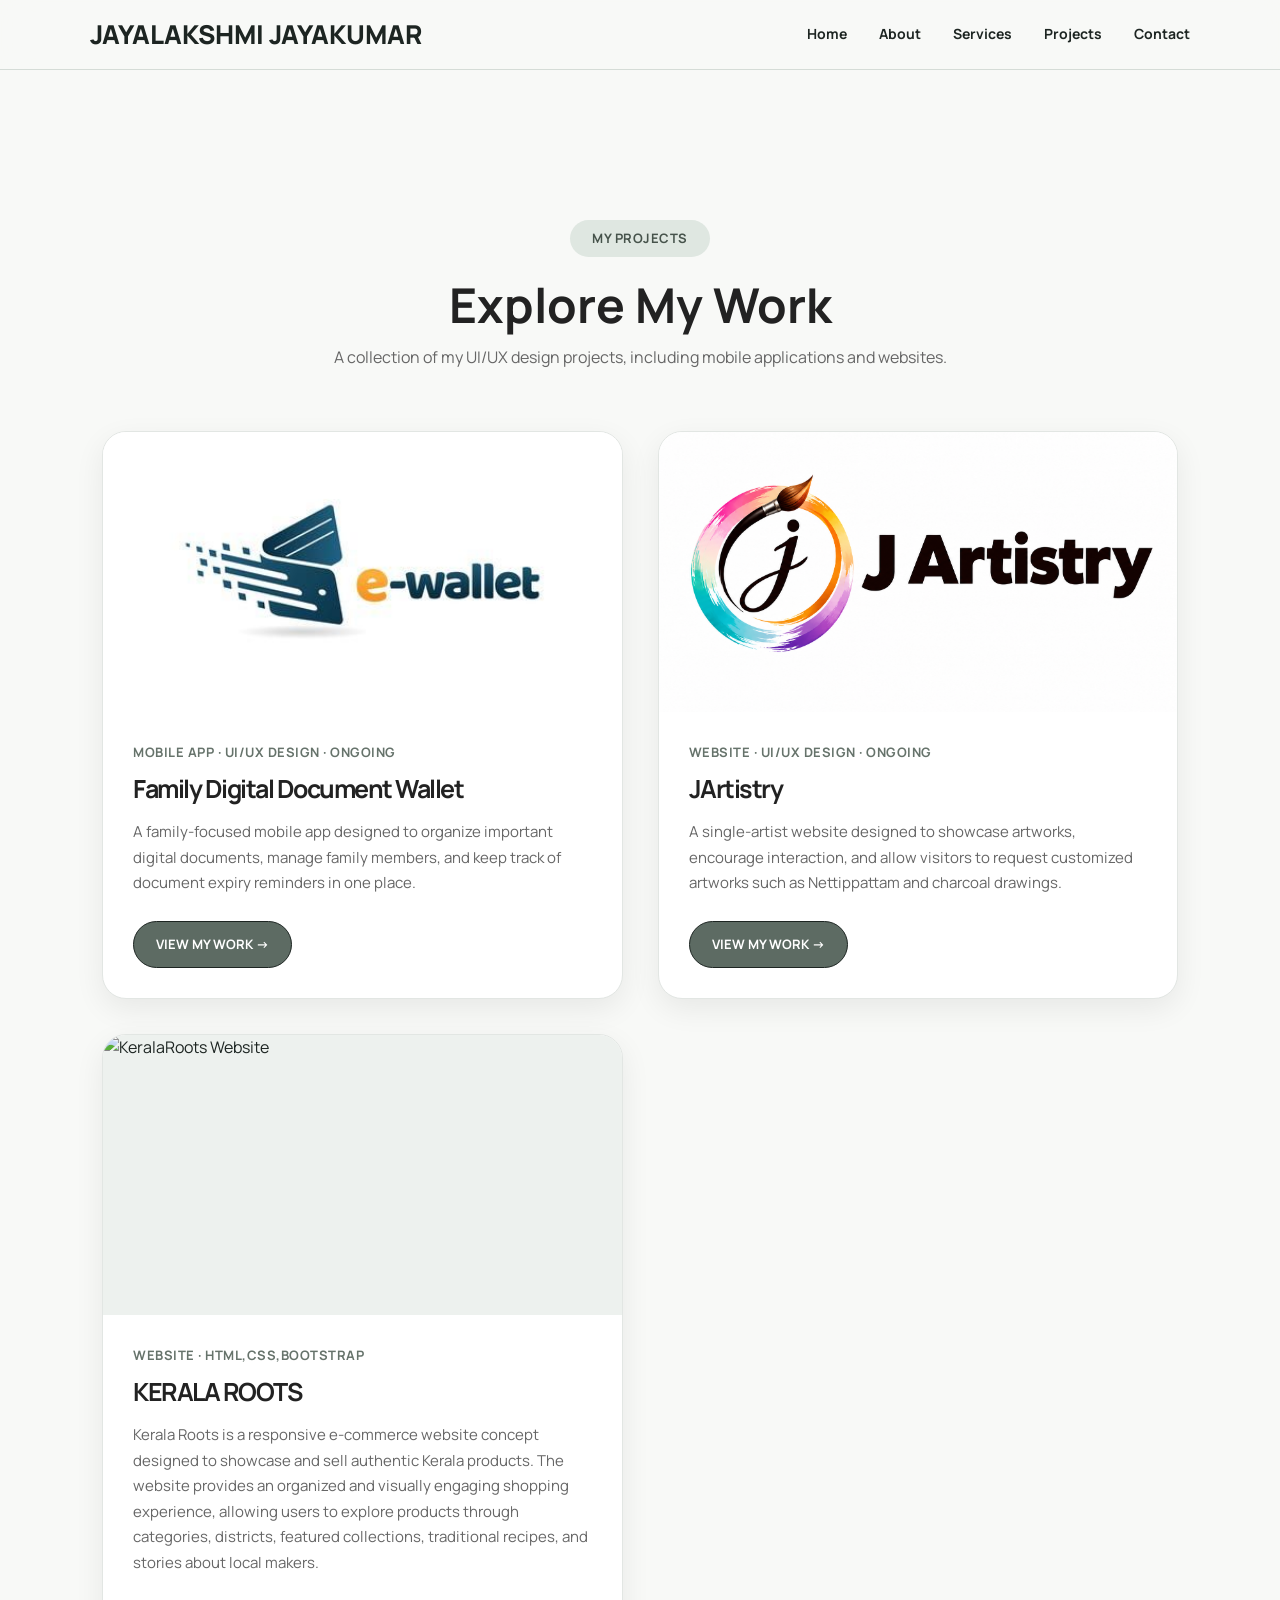
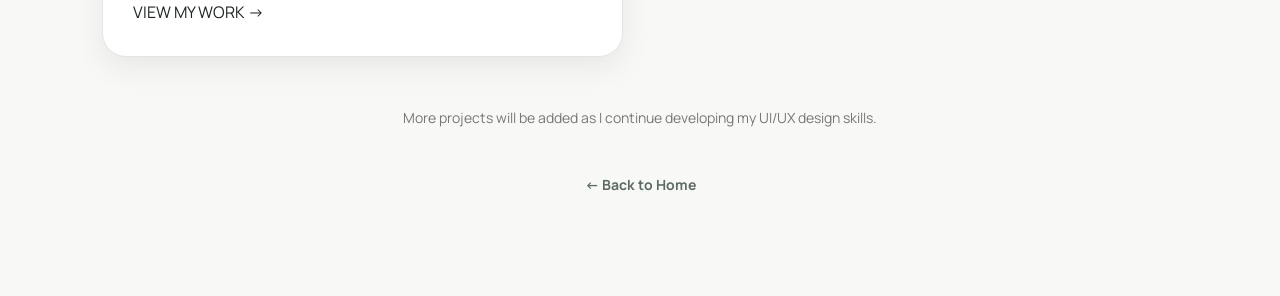
==== commit 2db536bc: "Update index.html" ====
--- a/index.html
+++ b/index.html
@@ -5,24 +5,324 @@
     <meta charset="UTF-8">
     <meta name="viewport" content="width=device-width, initial-scale=1.0">
 
-    <title>Jayalakshmi Jayakumar | UI/UX Designer</title>
-
+    <title>Projects | Jayalakshmi Jayakumar</title>
+
+    <!-- Manrope Font -->
     <link rel="preconnect" href="https://fonts.googleapis.com">
     <link rel="preconnect" href="https://fonts.gstatic.com" crossorigin>
 
     <link href="https://fonts.googleapis.com/css2?family=Manrope:wght@400;500;600;700;800&display=swap"
         rel="stylesheet">
 
+    <!-- Your existing stylesheet -->
     <link rel="stylesheet" href="style.css">
+
+    <style>
+        /* =========================================
+           PROJECTS PAGE
+           ========================================= */
+
+        .projects-page {
+            min-height: 100vh;
+            padding: 150px 8% 100px;
+        }
+
+        .projects-heading {
+            text-align: center;
+            margin-bottom: 60px;
+        }
+
+        .projects-heading .pill {
+            display: inline-block;
+            padding: 8px 22px;
+            border-radius: 30px;
+            background: #dfe7e1;
+            color: #46534b;
+            font-size: 13px;
+            font-weight: 700;
+            letter-spacing: 0.5px;
+        }
+
+        .projects-heading h1 {
+            margin: 20px 0 12px;
+            font-size: 48px;
+            line-height: 1.15;
+            color: #222;
+        }
+
+        .projects-heading p {
+            max-width: 650px;
+            margin: 0 auto;
+            font-size: 16px;
+            line-height: 1.7;
+            color: #666;
+        }
+
+
+        /* =========================================
+           PROJECT GRID
+           ========================================= */
+
+        .projects-grid {
+            max-width: 1150px;
+            margin: 0 auto;
+
+            display: grid;
+            grid-template-columns: repeat(2, 1fr);
+            gap: 35px;
+        }
+
+
+        /* =========================================
+           PROJECT CARD
+           ========================================= */
+
+        .project-card {
+            background: #ffffff;
+            border: 1px solid #e2e6e3;
+            border-radius: 24px;
+            overflow: hidden;
+
+            box-shadow: 0 10px 30px rgba(0, 0, 0, 0.07);
+
+            transition:
+                transform 0.3s ease,
+                box-shadow 0.3s ease;
+        }
+
+        .project-card:hover {
+            transform: translateY(-7px);
+            box-shadow: 0 18px 40px rgba(0, 0, 0, 0.11);
+        }
+
+
+        /* =========================================
+           PROJECT IMAGE
+           ========================================= */
+
+        .project-image {
+            width: 100%;
+            height: 280px;
+
+            background: #edf1ee;
+
+            display: flex;
+            align-items: center;
+            justify-content: center;
+
+            overflow: hidden;
+        }
+
+        .project-image img {
+            width: 100%;
+            height: 100%;
+
+            object-fit: cover;
+
+            display: block;
+
+            transition: transform 0.4s ease;
+        }
+
+        .project-card:hover .project-image img {
+            transform: scale(1.03);
+        }
+
+
+        /* =========================================
+           PROJECT INFORMATION
+           ========================================= */
+
+        .project-content {
+            padding: 30px;
+        }
+
+        .project-category {
+            margin: 0 0 10px;
+
+            font-size: 13px;
+            font-weight: 700;
+
+            color: #66736b;
+
+            text-transform: uppercase;
+            letter-spacing: 0.5px;
+        }
+
+        .project-content h2 {
+            margin: 0 0 14px;
+
+            font-size: 25px;
+            line-height: 1.3;
+
+            color: #222;
+        }
+
+        .project-description {
+            margin: 0 0 25px;
+
+            font-size: 15px;
+            line-height: 1.7;
+
+            color: #666;
+        }
+
+
+        /* =========================================
+           VIEW MY WORK BUTTON
+           ========================================= */
+
+        .view-project-btn {
+            display: inline-flex;
+            align-items: center;
+            justify-content: center;
+
+            padding: 12px 22px;
+
+            border-radius: 25px;
+
+            background: #5d6b63;
+            color: #ffffff;
+
+            text-decoration: none;
+
+            font-size: 13px;
+            font-weight: 700;
+
+            transition:
+                background 0.3s ease,
+                transform 0.3s ease;
+        }
+
+        .view-project-btn:hover {
+            background: #46534b;
+            transform: translateY(-2px);
+        }
+
+
+        /* =========================================
+           ADD NEW PROJECT CARD
+           
+           You can copy any project-card and
+           change its content whenever you
+           create a new project.
+           ========================================= */
+
+        .add-project-note {
+            max-width: 1150px;
+            margin: 50px auto 0;
+
+            text-align: center;
+
+            font-size: 14px;
+            line-height: 1.6;
+
+            color: #777;
+        }
+
+
+        /* =========================================
+           BACK TO HOME
+           ========================================= */
+
+        .back-home {
+            display: block;
+
+            width: max-content;
+
+            margin: 45px auto 0;
+
+            color: #5d6b63;
+
+            text-decoration: none;
+
+            font-size: 14px;
+            font-weight: 700;
+        }
+
+        .back-home:hover {
+            text-decoration: underline;
+        }
+
+
+        /* =========================================
+           TABLET
+           ========================================= */
+
+        @media (max-width: 900px) {
+
+            .projects-page {
+                padding: 130px 6% 80px;
+            }
+
+            .projects-heading h1 {
+                font-size: 40px;
+            }
+
+            .projects-grid {
+                grid-template-columns: 1fr;
+                max-width: 650px;
+            }
+
+        }
+
+
+        /* =========================================
+           MOBILE
+           ========================================= */
+
+        @media (max-width: 600px) {
+
+            .projects-page {
+                padding: 110px 20px 60px;
+            }
+
+            .projects-heading {
+                margin-bottom: 40px;
+            }
+
+            .projects-heading h1 {
+                font-size: 32px;
+            }
+
+            .projects-heading p {
+                font-size: 14px;
+            }
+
+            .project-image {
+                height: 220px;
+            }
+
+            .project-content {
+                padding: 24px;
+            }
+
+            .project-content h2 {
+                font-size: 21px;
+            }
+
+            .project-description {
+                font-size: 14px;
+            }
+
+            .view-project-btn {
+                width: 100%;
+            }
+
+        }
+    </style>
 </head>
 
+
 <body>
 
-    <!-- ================= NAVBAR ================= -->
+    <!-- =========================================
+         NAVIGATION
+         ========================================= -->
 
     <header class="navbar">
 
-        <a href="#home" class="logo">
+        <a href="index.html#home" class="logo">
             JAYALAKSHMI JAYAKUMAR<span></span>
         </a>
 
@@ -32,714 +332,275 @@
 
         <nav class="nav-links">
 
-            <a href="#home">Home</a>
-
-            <a href="#about">About</a>
-
-            <a href="#services">Services</a>
-
-            <a href="#projects">Projects</a>
-
-            <a href="#contact">Contact</a>
+            <a href="index.html#home">Home</a>
+
+            <a href="index.html#about">About</a>
+
+            <a href="index.html#services">Services</a>
+
+            <a href="projects.html">Projects</a>
+
+            <a href="index.html#contact">Contact</a>
 
         </nav>
 
     </header>
 
 
+    <!-- =========================================
+         PROJECTS PAGE
+         ========================================= -->
+
     <main>
 
-   <!-- ================= HERO ================= -->
-
-        <section class="hero section" id="home">
-
-            <div class="hero-content">
-
-                <p class="eyebrow">
-                    Aspiring UI/UX Designer
+        <section class="projects-page">
+
+
+            <!-- PAGE HEADING -->
+
+            <div class="projects-heading">
+
+                <span class="pill">
+                    MY PROJECTS
+                </span>
+
+                <h1>
+                    Explore My Work
+                </h1>
+
+                <p>
+                    A collection of my UI/UX design projects,
+                    including mobile applications and websites.
                 </p>
 
-                <h1>
-                    Designing Digital
-                    <br>
-                    Experiences That
-                    <br>
-                    <em>Feel Simple.</em>
-                </h1>
-
-                <p class="hero-description">
-                    I create clean, intuitive and visually engaging
-                    digital experiences that make products easier
-                    and more enjoyable to use.
-                </p>
-
-                <div class="hero-buttons">
-
-                    <a href="projects.html" class="btn primary-btn">
-                        View My Projects
-                    </a>
-
-                    <a href="JAYALAKSHMI JAYAKUMAR (CV).pdf" class="btn secondary-btn">
-                        Download CV
-                    </a>
-
-                </div>
-
             </div>
 
 
-            <div class="hero-image">
-
-                <div class="hero-blob"></div>
-
-               
-
-                <span class="floating-card card-one">
-                    UI/UX
-                </span>
-
-                <span class="floating-card card-two">
-                    Figma
-                </span>
-
-                <span class="floating-card card-three">
-                    Creative
-                </span>
+            <!-- =====================================
+                 PROJECT CARDS
+                 ===================================== -->
+
+            <div class="projects-grid">
+
+
+                <!-- =================================
+                     PROJECT 01
+                     FAMILY DIGITAL DOCUMENT WALLET
+                     ================================= -->
+
+                <article class="project-card">
+
+                    <div class="project-image">
+
+                        <img
+                            src="Androidapplogo.jpg"
+                            alt="Family Digital Document Wallet"
+                        >
+
+                    </div>
+
+
+                    <div class="project-content">
+
+                        <p class="project-category">
+                            Mobile App · UI/UX Design · Ongoing
+                        </p>
+
+                        <h2>
+                            Family Digital Document Wallet
+                        </h2>
+
+                        <p class="project-description">
+                            A family-focused mobile app designed to
+                            organize important digital documents,
+                            manage family members, and keep track
+                            of document expiry reminders in one place.
+                        </p>
+
+                        <a
+                            href="https://www.figma.com/proto/FunWPjvxJm2hHNM49Aekcq/Family-Document-Wallet---Jayalakshmi-Jayakumar?node-id=23-423&viewport=-617%2C139%2C0.28&t=AlQjpWvIzZGTZzFt-1&scaling=scale-down&content-scaling=fixed&starting-point-node-id=12%3A134&page-id=0%3A1"
+                            class="view-project-btn"
+                        >
+                            VIEW MY WORK →
+                        </a>
+
+                    </div>
+
+                </article>
+
+
+
+                <!-- =================================
+                     PROJECT 02
+                     JARTISTRY
+                     ================================= -->
+
+                <article class="project-card">
+
+                    <div class="project-image">
+
+                        <img
+                            src="Jartistrylogo.png"
+                            alt="JArtistry Website"
+                        >
+
+                    </div>
+
+
+                    <div class="project-content">
+
+                        <p class="project-category">
+                            Website · UI/UX Design · Ongoing
+                        </p>
+
+                        <h2>
+                            JArtistry
+                        </h2>
+
+                        <p class="project-description">
+                            A single-artist website designed to
+                            showcase artworks, encourage interaction,
+                            and allow visitors to request customized
+                            artworks such as Nettippattam and
+                            charcoal drawings.
+                        </p>
+
+                        <a
+                            href="https://www.figma.com/proto/IlQ2vbCDJcbfpvZ1kLFrNt/JArtistry---Jayalakshmi-Jayakumar?node-id=106-4&viewport=-390%2C171%2C0.31&t=gdw3s16t0A7lXQUw-1&scaling=min-zoom&content-scaling=fixed&page-id=0%3A1"
+                            class="view-project-btn"
+                        >
+                            VIEW MY WORK →
+                        </a>
+
+                    </div>
+
+                </article>
+
+
+                    <!-- =================================
+                     PROJECT 03
+                     KERALA ROOTS
+                     ================================= -->
+
+                <article class="project-card">
+
+                    <div class="project-image">
+
+                        <img
+                            src="keralaroots.jpg"
+                            alt="KeralaRoots Website"
+                        >
+
+                    </div>
+
+
+                    <div class="project-content">
+
+                        <p class="project-category">
+                            Website · HTML,CSS,Bootstrap
+                        </p>
+
+                        <h2>
+                            KERALA ROOTS
+                        </h2>
+
+                        <p class="project-description">
+                            Kerala Roots is a responsive e-commerce website concept designed to showcase and sell authentic Kerala products. The website provides an organized and visually engaging shopping experience, allowing users to explore products through categories, districts, featured collections, traditional recipes, and stories about local makers.
+                        </p>
+
+                        <a
+                            href="file:///C:/Users/DELL/Documents/KERALA%20ROOTS/basics/index.html"
+                        >
+                            VIEW MY WORK →
+                        </a>
+
+                    </div>
+
+                </article>
+
+
+                <!-- =================================
+                     ADD YOUR FUTURE PROJECT HERE
+
+                     COPY THE PROJECT CARD ABOVE
+                     AND CHANGE:
+                     1. Image
+                     2. Category
+                     3. Project name
+                     4. Description
+                     5. Project page link
+                     ================================= -->
+
+                <!--
+
+                <article class="project-card">
+
+                    <div class="project-image">
+
+                        <img
+                            src="your-new-project-image.jpg"
+                            alt="Your New Project"
+                        >
+
+                    </div>
+
+
+                    <div class="project-content">
+
+                        <p class="project-category">
+                            Website · UI/UX Design
+                        </p>
+
+                        <h2>
+                            Your New Project
+                        </h2>
+
+                        <p class="project-description">
+                            Add a short description of your
+                            new project here.
+                        </p>
+
+                        <a
+                            href="your-new-project.html"
+                            class="view-project-btn"
+                        >
+                            VIEW MY WORK →
+                        </a>
+
+                    </div>
+
+                </article>
+
+                -->
+
 
             </div>
 
+
+            <!-- FUTURE PROJECT NOTE -->
+
+            <p class="add-project-note">
+                More projects will be added as I continue
+                developing my UI/UX design skills.
+            </p>
+
+
+            <!-- BACK TO HOME -->
+
+            <a
+                href="index.html#home"
+                class="back-home"
+            >
+                ← Back to Home
+            </a>
+
+
         </section>
 
-
-        <!-- ================= ABOUT ================= -->
-
-<section class="about section" id="about">
-
-    <div class="section-title">
-
-        <span class="pill">
-            ABOUT ME
-        </span>
-
-        <h2>
-            Turning ideas into
-            <span>simple experiences.</span>
-        </h2>
-
-    </div>
-
-
-    <div class="about-content">
-
-        <!-- LEFT: ABOUT TEXT -->
-
-        <div class="about-text">
-
-            <p>
-                I’m Jayalakshmi, a BCA graduate and aspiring UI/UX Designer
-                with a passion for creating simple, intuitive, and visually
-                engaging digital experiences.
-            </p>
-
-            <p>
-                I enjoy exploring ideas, designing user-friendly interfaces,
-                and paying attention to details such as layout, typography,
-                color, and usability.
-            </p>
-
-            <p>
-                I’m currently building my UI/UX skills through hands-on
-                projects, including a Family Digital Document Wallet and
-                JArtistry. I’m eager to begin my career in UI/UX design,
-                learn from real-world experiences, and grow as a designer.
-            </p>
-
-        </div>
-
-
-        <!-- RIGHT: ABOUT IMAGE -->
-
-        <div class="about-image">
-
-            <img
-                src="profilepic.jpeg"
-                alt="About Jayalakshmi"
-            >
-
-        </div>
-
-    </div>
-
-</section>
-
-
-        <!-- ================= SERVICES ================= -->
-
-<section class="services section" id="services">
-
-    <div class="section-title center">
-
-        <span class="pill">
-            MY SERVICES
-        </span>
-
-        <h2>
-            What I can
-            <span>create.</span>
-        </h2>
-
-    </div>
-
-
-    <div class="service-container">
-
-        <!-- UI/UX DESIGN -->
-        <div class="service-card">
-
-            <div class="service-icon">
-                <span>UI</span>
-            </div>
-
-            <h3>
-                UI/UX Design
-            </h3>
-
-            <p>
-                User flows, wireframes and intuitive
-                interface design.
-            </p>
-
-        </div>
-
-
-        <!-- WEB DESIGN -->
-        <div class="service-card">
-
-            <div class="service-icon">
-                <span>WD</span>
-            </div>
-
-            <h3>
-                Web Design
-            </h3>
-
-            <p>
-                Modern, responsive and visually engaging
-                website designs.
-            </p>
-
-        </div>
-
-
-        <!-- PROTOTYPING -->
-        <div class="service-card">
-
-            <div class="service-icon">
-                <span>PT</span>
-            </div>
-
-            <h3>
-                Prototyping
-            </h3>
-
-            <p>
-                Interactive prototypes that communicate
-                product ideas clearly.
-            </p>
-
-        </div>
-
-
-        <!-- VISUAL DESIGN -->
-        <div class="service-card">
-
-            <div class="service-icon">
-                <span>VD</span>
-            </div>
-
-            <h3>
-                Visual Design
-            </h3>
-
-            <p>
-                Posters, layouts, typography and
-                visual communication.
-            </p>
-
-        </div>
-
-    </div>
-
-</section>
-
-
-        <!-- ================= TOOLS ================= -->
-
-        <section class="tools">
-
-            <div class="section-title center">
-
-                <span class="pill">
-                    MY TOOLS
-                </span>
-
-            </div>
-
-            <div class="tools-list">
-
-                <span>Figma</span>
-
-                <span>Adobe Photoshop</span>
-
-                <span>Adobe Illustrator</span>
-
-                <span>HTML</span>
-
-                <span>CSS</span>
-
-            </div>
-
-        </section>
-       <!-- ================= PROJECTS ================= -->
-
-<section class="project section" id="projects">
-
-    <div class="section-title center">
-        <span class="pill">MY PROJECTS</span>
-        <!-- <h2> <span>My</span>  Projects </h2> -->
-    </div>
-
-    <div class="project-introduction">
-
-        <div class="project-description">
-
-            <p class="project-category">
-                Mobile App • UI/UX Case Study
-            </p>
-
-            <h3>
-                Family Digital Document Wallet
-                <span>(Website)</span>
-            </h3>
-
-            <p>
-                Family Digital Document Wallet is an ongoing mobile app
-                concept designed to help families store, organize, and
-                manage important digital documents in one secure place.
-                Users can manage documents for different family members,
-                organize them by categories, view document details, and
-                receive expiry reminders for important documents.
-                The design focuses on making document management simple,
-                organized, and easy to access.
-            </p>
-
-            <div class="tags">
-                <span>Research</span>
-                <span>Wireframe</span>
-                <span>UI Design</span>
-                <span>Prototype</span>
-            </div>
-
-            <!-- View Project Button -->
-            <div class="project-action">
-                <a href="https://www.figma.com/proto/FunWPjvxJm2hHNM49Aekcq/Family-Document-Wallet---Jayalakshmi-Jayakumar?page-id=0%3A1&node-id=12-134&p=f&viewport=-4976%2C-52%2C0.77&t=eHXL3Me25Aaj4qq1-1&scaling=scale-down&content-scaling=fixed&starting-point-node-id=121%3A1160"
-                   target="_blank"
-                   class="view-project-btn">
-                    View Project
-                </a>
-            </div>
-
-        </div>
-
-    </div>
-
-    <!-- Your Dashboard, Documents, Family Members,
-         Reminder and Profile sections continue here -->
-
-</section>
-
-<!-- ================= ONBOARDING ================= -->
-
-<article class="case-study" id="family-digital-document-wallet">
-
-    <div class="case-text">
-
-        <h3>
-            Onboarding Screens
-        </h3>
-
-        <p>Designed a simple onboarding experience to introduce users to the Family Digital Document Wallet and highlight its key benefits before they start using the app.
-        </p>
-
-    </div>
-
-
-    <div class="screen-container">
-
-        <!-- Onboarding Screen 1 -->
-        <div class="small-phone">
-
-            <img
-                src="onboarding1.jpeg"
-                alt="Onboarding Screen 1"
-            >
-
-        </div>
-
-
-        <!-- Onboarding Screen 2 -->
-        <div class="small-phone">
-
-            <img
-                src="onboarding2.jpeg"
-                alt="Onboarding Screen 2"
-            >
-
-        </div>
-
-
-        <!-- Onboarding Screen 3 -->
-        <div class="small-phone">
-
-            <img
-                src="onboarding3.jpeg"
-                alt="Onboarding Screen 3"
-            >
-
-        </div>
-
-    </div>
-
-</article>
-
-           <!-- Dashboard -->
-
-<article class="case-study split-section">
-
-    <div class="case-text">
-
-        <p class="number">
-            
-        </p>
-
-        <h3>
-            Dashboard
-        </h3>
-
-        <p>
-          Designed a clear and organized dashboard that gives users a quick overview of their family documents, storage, recent documents, and upcoming expiry reminders, while providing easy access to key features.
-        </p>
-
-    </div>
-
-
-    <div class="mock-phone dashboard">
-
-        <img 
-            src="dashboard.jpeg" 
-            alt="Dashboard Screen"
-        >
-
-    </div>
-
-</article>
-
-  <!-- Documents -->
-
-<article class="case-study split-section reverse">
-
-    <div class="case-text">
-
-        <p class="number">
-            
-        </p>
-
-        <h3>
-            Documents
-        </h3>
-
-        <p>
-            Designed a centralized document management screen that gives users a clear overview of their family documents, making it easy to browse, search, filter, and access documents by category. The organized layout helps users quickly find the document they need while keeping all important documents structured in one place.
-        </p>
-
-    </div>
-
-
-    <div class="mock-phone documents">
-
-        <img src="document.jpeg" alt="Documents Screen">
-
-    </div>
-
-</article>
-
-
-<!-- Family Members -->
-
-<article class="case-study split-section">
-
-    <div class="case-text">
-
-        <p class="number">
-          
-        </p>
-
-        <h3>
-            Family Members
-        </h3>
-
-        <p>
-            Designed a simple family members screen that displays all added family members in an organized list. Each member has a clear selection arrow, allowing users to easily choose a person and access their associated documents.
-        </p>
-
-    </div>
-
-
-    <div class="mock-phone family">
-
-        <img src="family members.jpeg" alt="Family Members Screen">
-
-    </div>
-
-</article>
-
-
-<!-- Reminder -->
-
-<article class="case-study split-section reverse">
-
-    <div class="case-text">
-
-        <p class="number">
-            
-        </p>
-
-        <h3>
-            Reminder
-        </h3>
-
-        <p>
-            Designed a reminder screen that provides a clear overview of document expiry status, with separate sections for Expiring Soon, Upcoming, and Expired documents. Each section displays the total number of documents and includes an arrow for quick access to the respective list.
-        </p>
-
-    </div>
-
-
-    <div class="mock-phone reminder">
-
-        <img src="reminder.jpeg" alt="Reminder Screen">
-
-    </div>
-
-</article>
-
-
-<!-- Profile -->
-
-<article class="case-study split-section">
-
-    <div class="case-text">
-
-        <p class="number">
-           
-        </p>
-
-        <h3>
-            Profile
-        </h3>
-
-        <p>
-            Designed a simple profile screen that gives users easy access to their account information and important app settings, including family members, PIN/password, fingerprint, and AppLock security options. The organized layout keeps personal and security settings easy to find and manage.
-        </p>
-
-    </div>
-
-
-    <div class="mock-phone profile">
-
-        <img src="profile.jpeg" alt="Profile Screen">
-
-    </div>
-
-</article>
-
-
-      <!-- ================= JARTISTRY ================= -->
-
-<section class="website-project section" id="jartistry-project">
-
-    <div class="section-title center">
-
-        <span class="pill">
-            WEB DESIGN
-        </span>
-
-        <h2>
-            JArtistry
-            <span>(Website)</span>
-        </h2>
-
-    </div>
-
-
-    <p class="website-intro">
-        JArtistry is an ongoing website project designed for a single artist
-        to showcase and share their artwork with visitors. The website allows
-        users to explore different artworks, engage with the artist’s work
-        through likes and comments, and request customized artworks such as
-        Nettippattam and charcoal drawings. The design focuses on creating a
-        visually engaging experience while making artwork discovery and
-        interaction simple and enjoyable.
-    </p>
-
-
-    <!-- ================= HOME SCREEN ================= -->
-
-    <article class="website-case">
-
-         <h3>
-            Home Screen
-        </h3>
-
-        <p>
-            Designed a simple and clean homepage with clear navigation, a search bar, and essential links. The hero section introduces the artist with a welcoming heading and description, along with an “Explore Artworks” button that guides users to discover the artist’s work.
-        </p>
-
-        <br>
-        
-        <div class="website-screen">
-
-            <img
-                src="homeJartistry.jpeg"
-                alt="JArtistry Home Screen"
-            >
-
-        </div>
-
-       
-
-    </article>
-
-
-    <!-- ================= WHY CHOOSE HANDMADE ARTWORKS ================= -->
-
-    <article class="website-case website-two-column">
-
-        <div class="website-text">
-
-            <h3>
-                Why Choose Handmade Artworks?
-            </h3>
-
-            <p>
-                Handmade artworks bring a unique blend of creativity, craftsmanship, and personal expression. Each piece is thoughtfully created by the artist, making it special, authentic, and different from mass-produced artwork.
-            </p>
-
-        </div>
-
-
-        <div class="website-screen">
-
-            <img
-                src="whychoose.jpeg"
-                alt="Why Choose Handmade Artworks Screen"
-            >
-
-        </div>
-
-    </article>
-
-
-    <!-- ================= EXPLORE ARTWORKS ================= -->
-
-    <article class="website-case">
-
-        <h3>
-            Explore Artworks
-        </h3>
-
-        <p>
-           Designed an Explore Artworks page that showcases different types of artworks through names and reference images. The page also shows customization options specifically for charcoal drawings and Nettippattam, allowing visitors to request personalized versions of these artworks though it.
-        </p>
-
-
-        <div class="website-screen">
-
-            <img
-                src="explore artwork.jpeg"
-                alt="Explore Artworks Screen"
-            >
-
-        </div>
-
-    </article>
-
-</section>
-
-
-   <!-- ================= FOOTER ================= -->
-
-<footer id="contact">
-
-    <div class="footer-content">
-
-        <span class="pill">CONTACT</span>
-
-        <h2>
-            Let's create something
-            <span>meaningful.</span>
-        </h2>
-
-        <p>
-            Open to UI/UX design opportunities,
-            freelance projects and creative collaborations.
-        </p>
-
-    </div>
-
-
-    <div class="footer-links">
-
-        <a href="https://mail.google.com/mail/?view=cm&fs=1&to=jayalakshmitj369@gmail.com"
-            target="_blank"
-            class="contact-item">
-                <span class="contact-icon">✉</span>
-                <span>jayalakshmitj369@gmail.com</span>
-        </a>
-
-        <!-- Phone -->
-        <div class="contact-item">
-            <span class="contact-icon">☎</span>
-            <span>+91 9961587480</span>
-        </div>
-
-        <!-- Location -->
-        <div class="contact-item">
-            <span class="contact-icon">⌖</span>
-            <span>Ernakulam, Kerala, India</span>
-        </div>
-
-
-        <!-- LinkedIn -->
-        <a
-            href="https://www.linkedin.com/in/jayalakshmi-jayakumar-29944a409"
-            target="_blank"
-            class="contact-item"
-        >
-            <span class="contact-icon">in</span>
-            <span>LinkedIn</span>
-        </a>
-
-    </div>
-
-
-    <p class="copyright">
-        © <span id="year"></span>
-        Jayalakshmi Jayakumar
-    </p>
-
-</footer>
-
+    </main>
+
+
+    <!-- Your existing JavaScript -->
 
     <script src="script.js"></script>
 
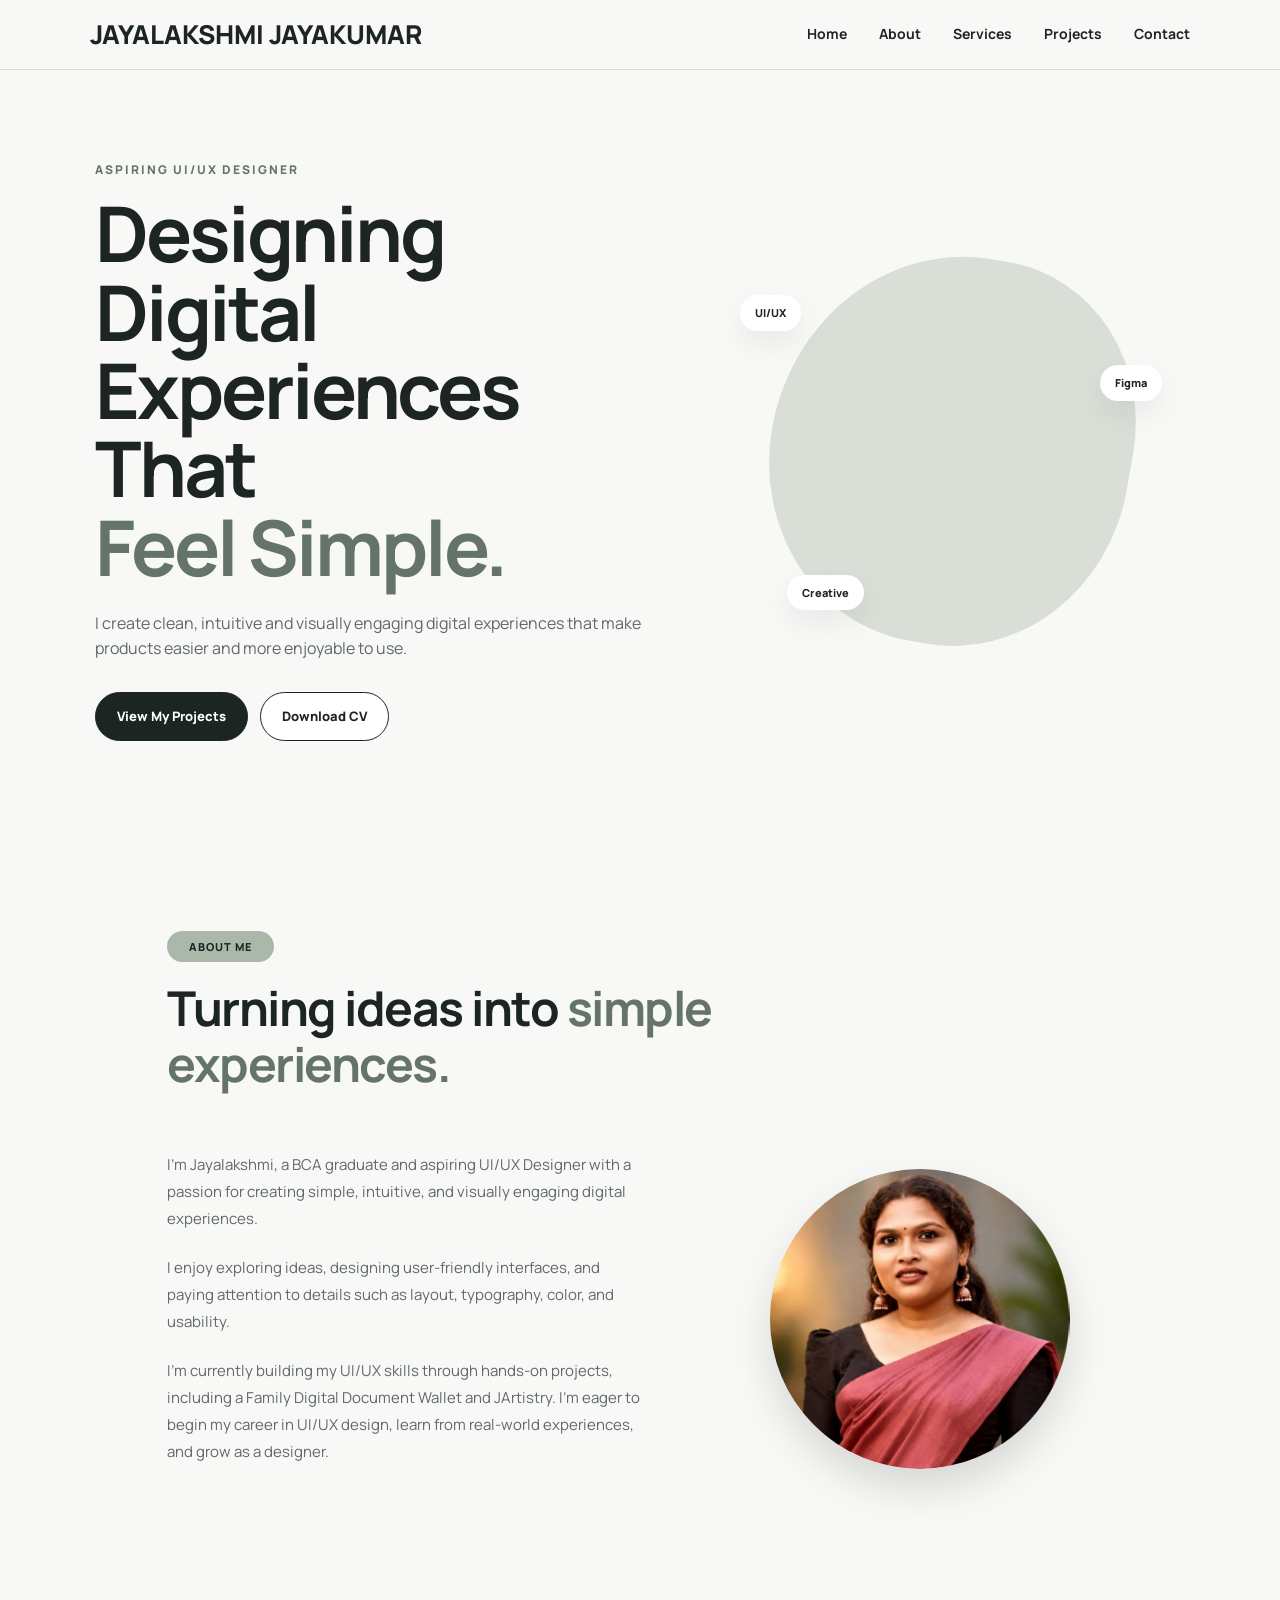
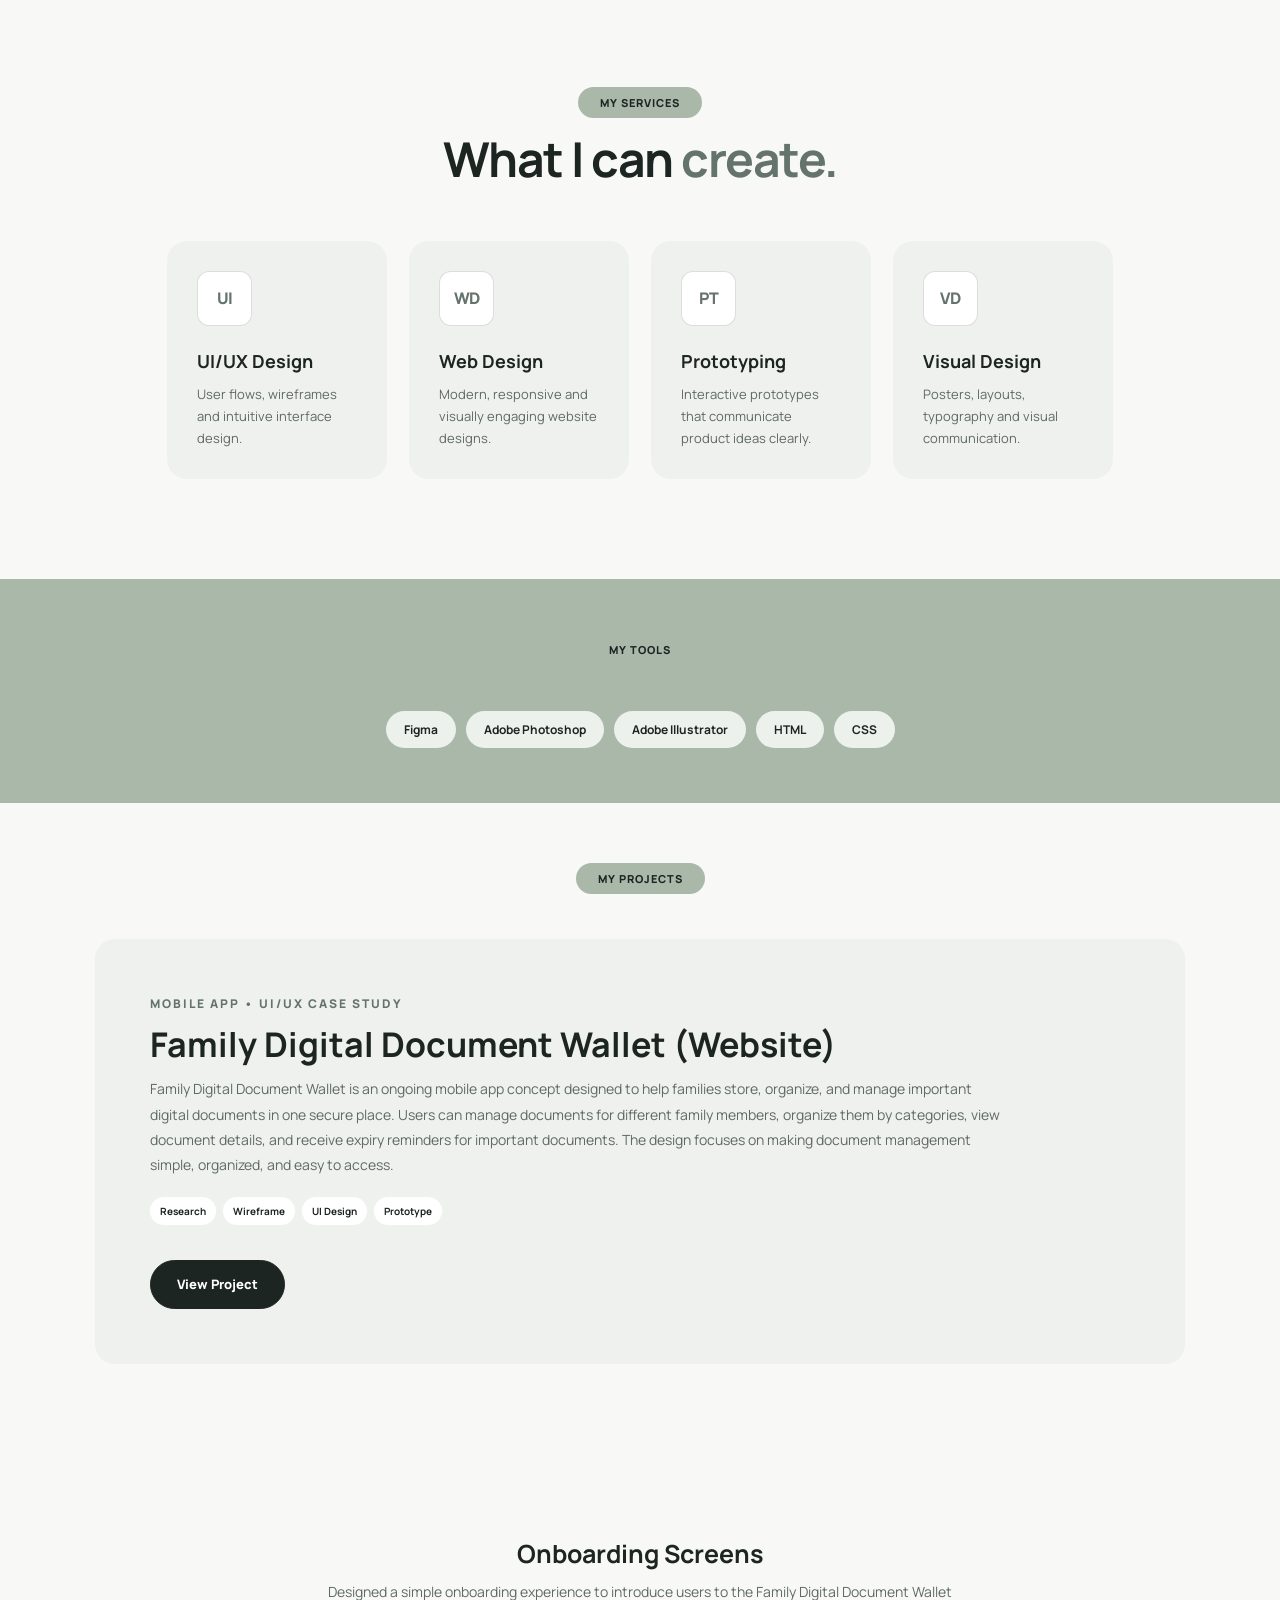
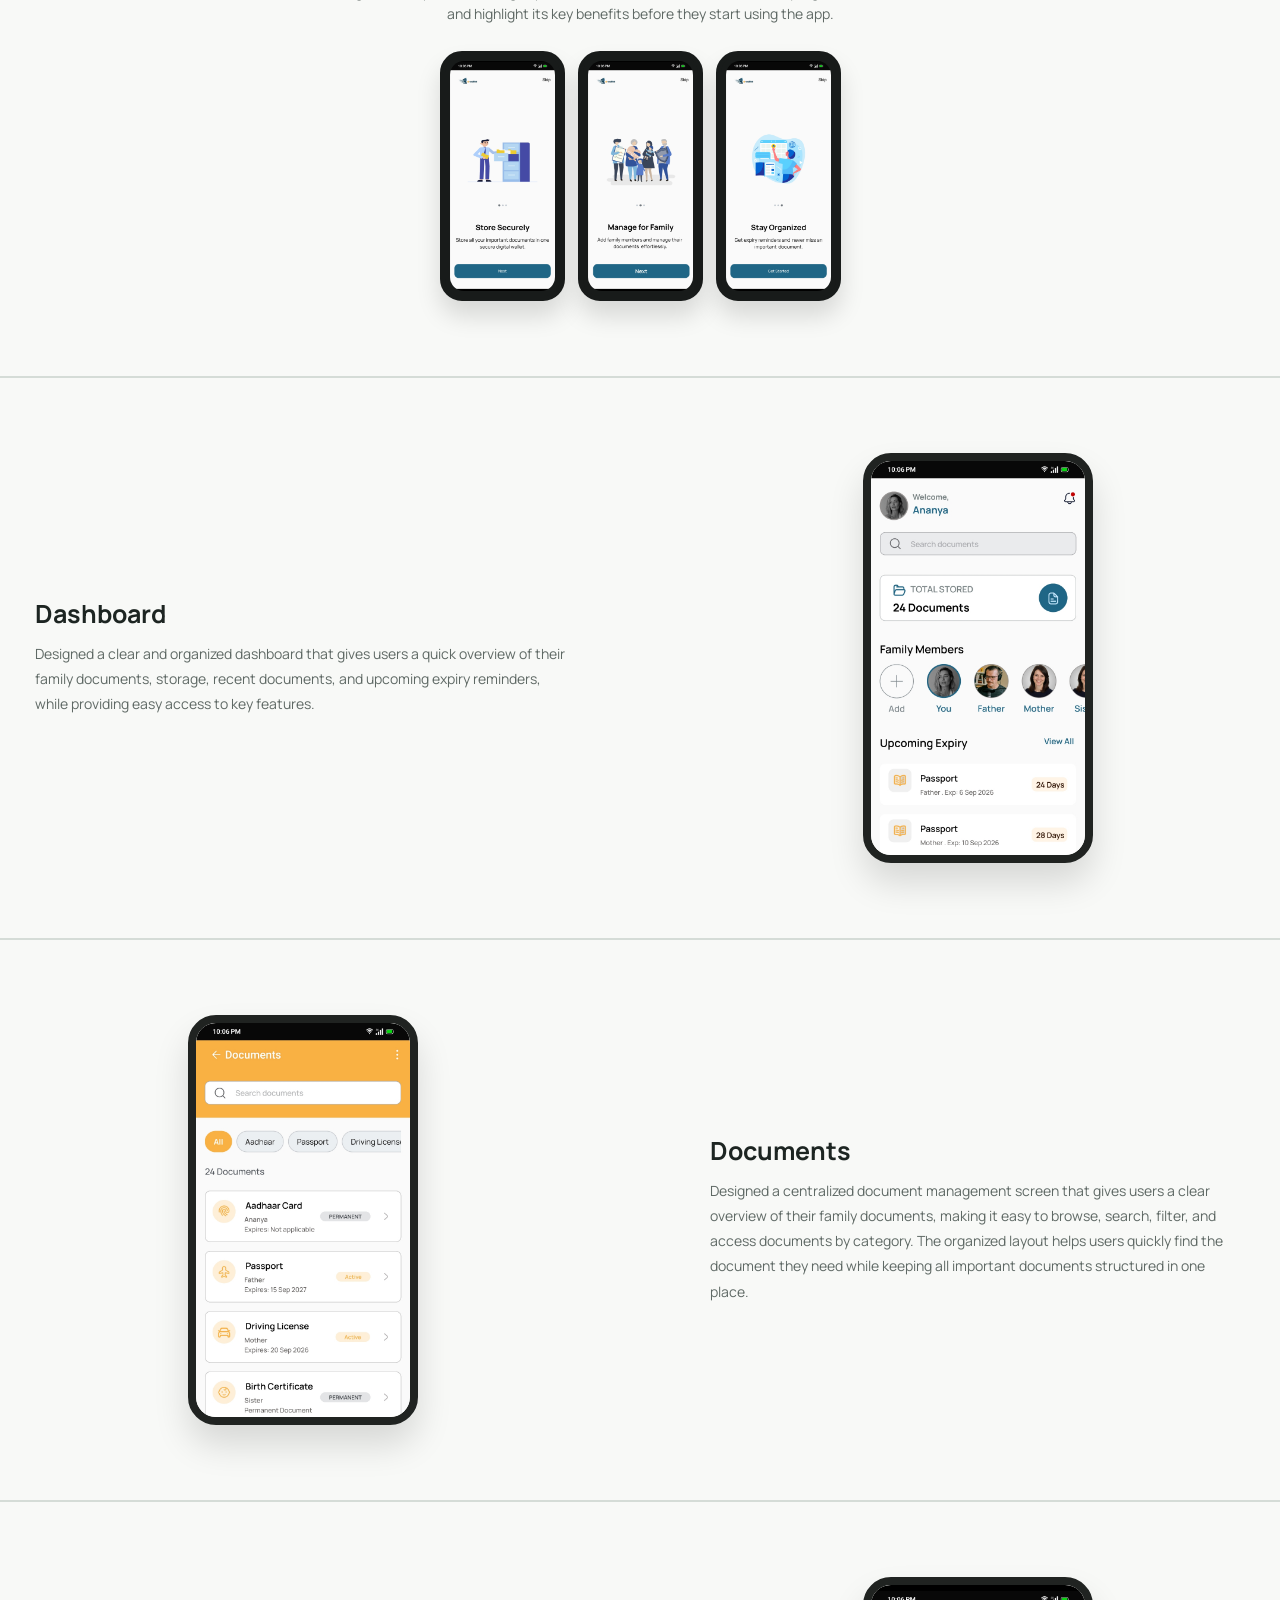
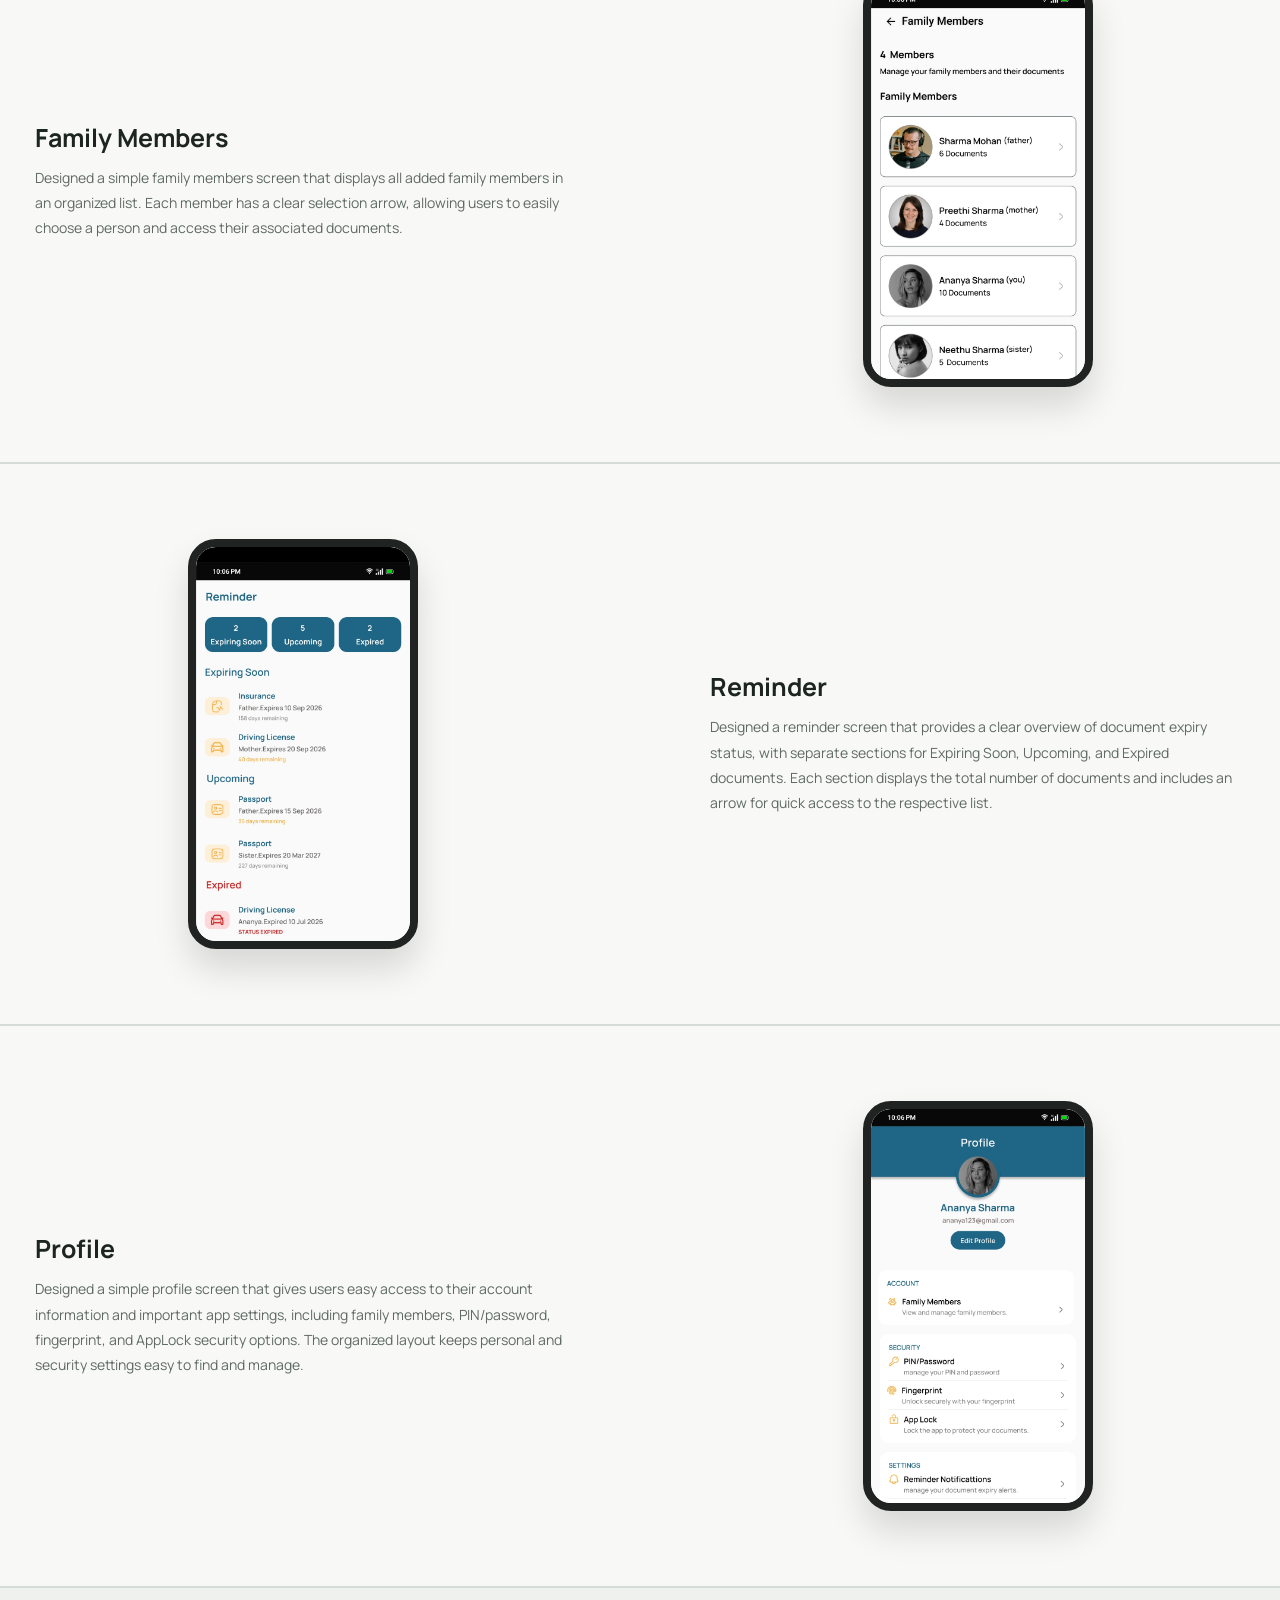
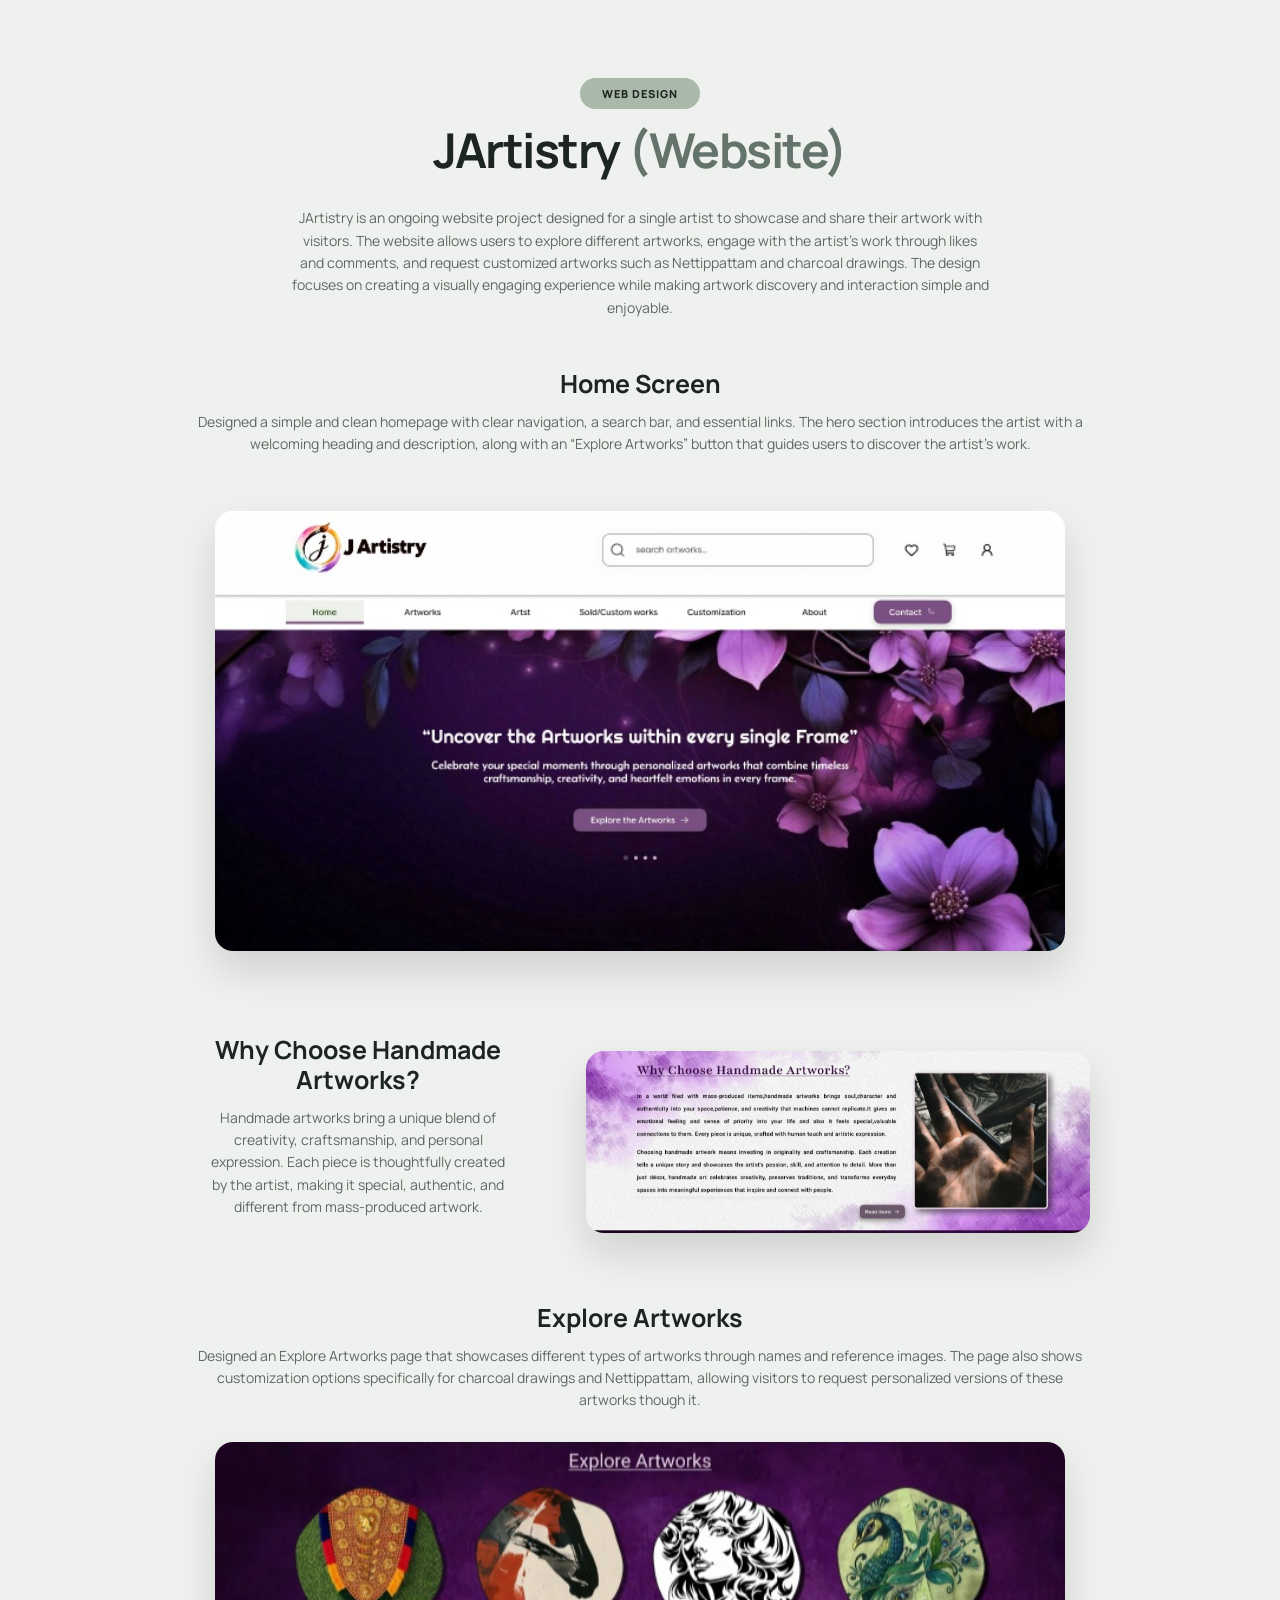
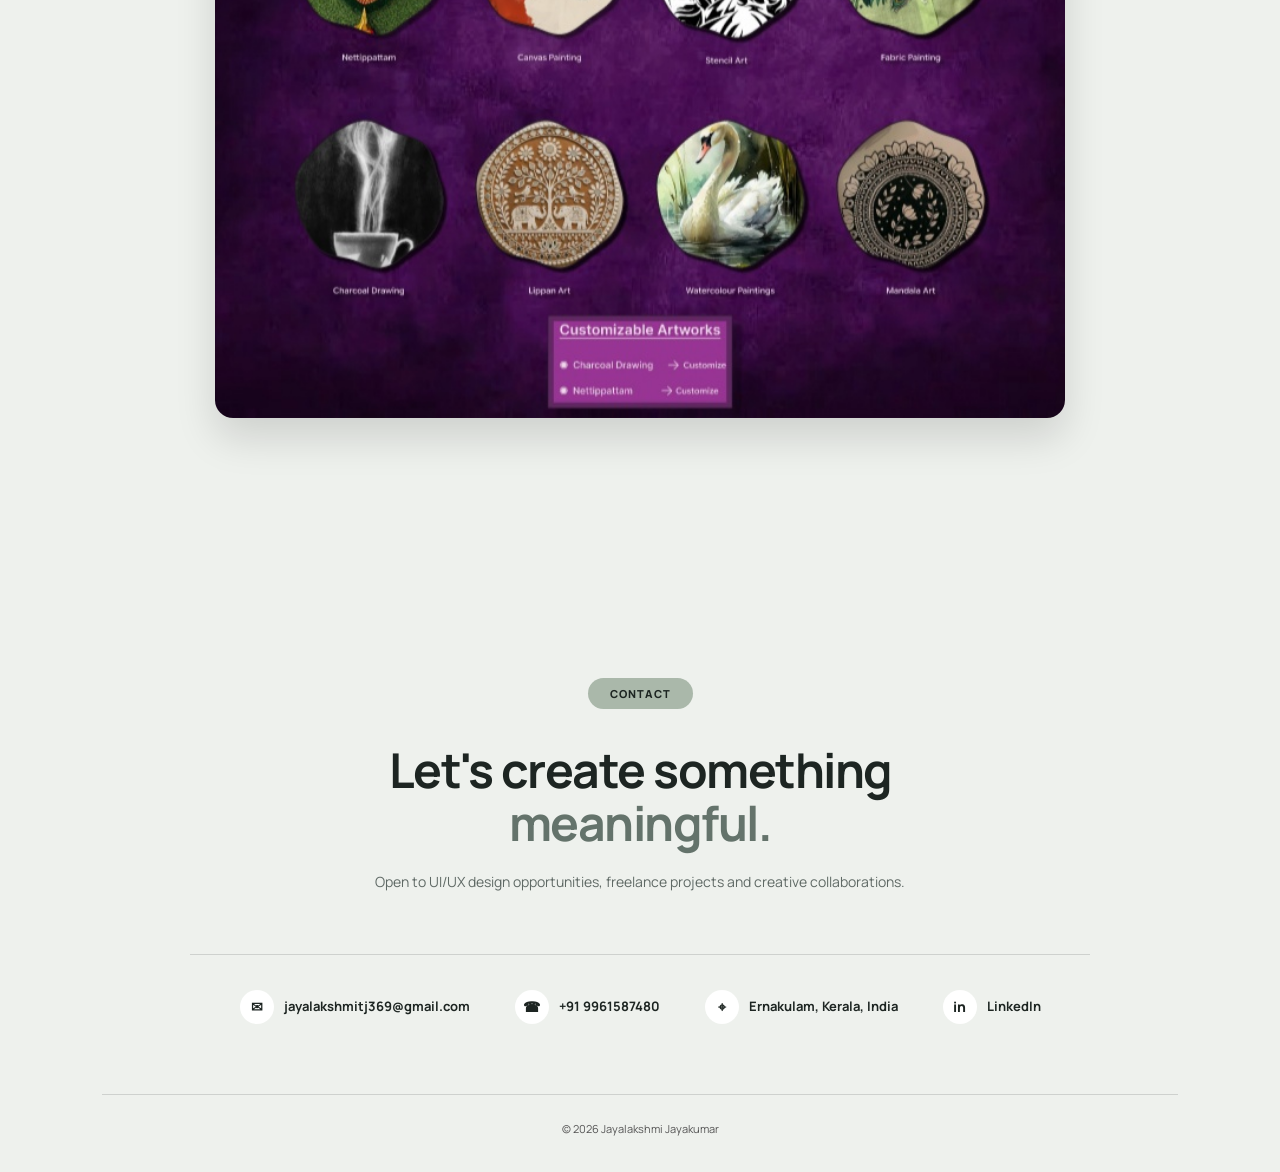
==== commit 18570802: "Update index.html" ====
--- a/index.html
+++ b/index.html
@@ -5,324 +5,24 @@
     <meta charset="UTF-8">
     <meta name="viewport" content="width=device-width, initial-scale=1.0">
 
-    <title>Projects | Jayalakshmi Jayakumar</title>
-
-    <!-- Manrope Font -->
+    <title>Jayalakshmi Jayakumar | UI/UX Designer</title>
+
     <link rel="preconnect" href="https://fonts.googleapis.com">
     <link rel="preconnect" href="https://fonts.gstatic.com" crossorigin>
 
     <link href="https://fonts.googleapis.com/css2?family=Manrope:wght@400;500;600;700;800&display=swap"
         rel="stylesheet">
 
-    <!-- Your existing stylesheet -->
     <link rel="stylesheet" href="style.css">
-
-    <style>
-        /* =========================================
-           PROJECTS PAGE
-           ========================================= */
-
-        .projects-page {
-            min-height: 100vh;
-            padding: 150px 8% 100px;
-        }
-
-        .projects-heading {
-            text-align: center;
-            margin-bottom: 60px;
-        }
-
-        .projects-heading .pill {
-            display: inline-block;
-            padding: 8px 22px;
-            border-radius: 30px;
-            background: #dfe7e1;
-            color: #46534b;
-            font-size: 13px;
-            font-weight: 700;
-            letter-spacing: 0.5px;
-        }
-
-        .projects-heading h1 {
-            margin: 20px 0 12px;
-            font-size: 48px;
-            line-height: 1.15;
-            color: #222;
-        }
-
-        .projects-heading p {
-            max-width: 650px;
-            margin: 0 auto;
-            font-size: 16px;
-            line-height: 1.7;
-            color: #666;
-        }
-
-
-        /* =========================================
-           PROJECT GRID
-           ========================================= */
-
-        .projects-grid {
-            max-width: 1150px;
-            margin: 0 auto;
-
-            display: grid;
-            grid-template-columns: repeat(2, 1fr);
-            gap: 35px;
-        }
-
-
-        /* =========================================
-           PROJECT CARD
-           ========================================= */
-
-        .project-card {
-            background: #ffffff;
-            border: 1px solid #e2e6e3;
-            border-radius: 24px;
-            overflow: hidden;
-
-            box-shadow: 0 10px 30px rgba(0, 0, 0, 0.07);
-
-            transition:
-                transform 0.3s ease,
-                box-shadow 0.3s ease;
-        }
-
-        .project-card:hover {
-            transform: translateY(-7px);
-            box-shadow: 0 18px 40px rgba(0, 0, 0, 0.11);
-        }
-
-
-        /* =========================================
-           PROJECT IMAGE
-           ========================================= */
-
-        .project-image {
-            width: 100%;
-            height: 280px;
-
-            background: #edf1ee;
-
-            display: flex;
-            align-items: center;
-            justify-content: center;
-
-            overflow: hidden;
-        }
-
-        .project-image img {
-            width: 100%;
-            height: 100%;
-
-            object-fit: cover;
-
-            display: block;
-
-            transition: transform 0.4s ease;
-        }
-
-        .project-card:hover .project-image img {
-            transform: scale(1.03);
-        }
-
-
-        /* =========================================
-           PROJECT INFORMATION
-           ========================================= */
-
-        .project-content {
-            padding: 30px;
-        }
-
-        .project-category {
-            margin: 0 0 10px;
-
-            font-size: 13px;
-            font-weight: 700;
-
-            color: #66736b;
-
-            text-transform: uppercase;
-            letter-spacing: 0.5px;
-        }
-
-        .project-content h2 {
-            margin: 0 0 14px;
-
-            font-size: 25px;
-            line-height: 1.3;
-
-            color: #222;
-        }
-
-        .project-description {
-            margin: 0 0 25px;
-
-            font-size: 15px;
-            line-height: 1.7;
-
-            color: #666;
-        }
-
-
-        /* =========================================
-           VIEW MY WORK BUTTON
-           ========================================= */
-
-        .view-project-btn {
-            display: inline-flex;
-            align-items: center;
-            justify-content: center;
-
-            padding: 12px 22px;
-
-            border-radius: 25px;
-
-            background: #5d6b63;
-            color: #ffffff;
-
-            text-decoration: none;
-
-            font-size: 13px;
-            font-weight: 700;
-
-            transition:
-                background 0.3s ease,
-                transform 0.3s ease;
-        }
-
-        .view-project-btn:hover {
-            background: #46534b;
-            transform: translateY(-2px);
-        }
-
-
-        /* =========================================
-           ADD NEW PROJECT CARD
-           
-           You can copy any project-card and
-           change its content whenever you
-           create a new project.
-           ========================================= */
-
-        .add-project-note {
-            max-width: 1150px;
-            margin: 50px auto 0;
-
-            text-align: center;
-
-            font-size: 14px;
-            line-height: 1.6;
-
-            color: #777;
-        }
-
-
-        /* =========================================
-           BACK TO HOME
-           ========================================= */
-
-        .back-home {
-            display: block;
-
-            width: max-content;
-
-            margin: 45px auto 0;
-
-            color: #5d6b63;
-
-            text-decoration: none;
-
-            font-size: 14px;
-            font-weight: 700;
-        }
-
-        .back-home:hover {
-            text-decoration: underline;
-        }
-
-
-        /* =========================================
-           TABLET
-           ========================================= */
-
-        @media (max-width: 900px) {
-
-            .projects-page {
-                padding: 130px 6% 80px;
-            }
-
-            .projects-heading h1 {
-                font-size: 40px;
-            }
-
-            .projects-grid {
-                grid-template-columns: 1fr;
-                max-width: 650px;
-            }
-
-        }
-
-
-        /* =========================================
-           MOBILE
-           ========================================= */
-
-        @media (max-width: 600px) {
-
-            .projects-page {
-                padding: 110px 20px 60px;
-            }
-
-            .projects-heading {
-                margin-bottom: 40px;
-            }
-
-            .projects-heading h1 {
-                font-size: 32px;
-            }
-
-            .projects-heading p {
-                font-size: 14px;
-            }
-
-            .project-image {
-                height: 220px;
-            }
-
-            .project-content {
-                padding: 24px;
-            }
-
-            .project-content h2 {
-                font-size: 21px;
-            }
-
-            .project-description {
-                font-size: 14px;
-            }
-
-            .view-project-btn {
-                width: 100%;
-            }
-
-        }
-    </style>
 </head>
 
-
 <body>
 
-    <!-- =========================================
-         NAVIGATION
-         ========================================= -->
+    <!-- ================= NAVBAR ================= -->
 
     <header class="navbar">
 
-        <a href="index.html#home" class="logo">
+        <a href="#home" class="logo">
             JAYALAKSHMI JAYAKUMAR<span></span>
         </a>
 
@@ -332,275 +32,714 @@
 
         <nav class="nav-links">
 
-            <a href="index.html#home">Home</a>
-
-            <a href="index.html#about">About</a>
-
-            <a href="index.html#services">Services</a>
-
-            <a href="projects.html">Projects</a>
-
-            <a href="index.html#contact">Contact</a>
+            <a href="#home">Home</a>
+
+            <a href="#about">About</a>
+
+            <a href="#services">Services</a>
+
+            <a href="#projects">Projects</a>
+
+            <a href="#contact">Contact</a>
 
         </nav>
 
     </header>
 
 
-    <!-- =========================================
-         PROJECTS PAGE
-         ========================================= -->
-
     <main>
 
-        <section class="projects-page">
-
-
-            <!-- PAGE HEADING -->
-
-            <div class="projects-heading">
+   <!-- ================= HERO ================= -->
+
+        <section class="hero section" id="home">
+
+            <div class="hero-content">
+
+                <p class="eyebrow">
+                    Aspiring UI/UX Designer
+                </p>
+
+                <h1>
+                    Designing Digital
+                    <br>
+                    Experiences That
+                    <br>
+                    <em>Feel Simple.</em>
+                </h1>
+
+                <p class="hero-description">
+                    I create clean, intuitive and visually engaging
+                    digital experiences that make products easier
+                    and more enjoyable to use.
+                </p>
+
+                <div class="hero-buttons">
+
+                    <a href="projects.html" class="btn primary-btn">
+                        View My Projects
+                    </a>
+
+                    <a href="JAYALAKSHMI JAYAKUMAR (CV).pdf" class="btn secondary-btn">
+                        Download CV
+                    </a>
+
+                </div>
+
+            </div>
+
+
+            <div class="hero-image">
+
+                <div class="hero-blob"></div>
+
+               
+
+                <span class="floating-card card-one">
+                    UI/UX
+                </span>
+
+                <span class="floating-card card-two">
+                    Figma
+                </span>
+
+                <span class="floating-card card-three">
+                    Creative
+                </span>
+
+            </div>
+
+        </section>
+
+
+        <!-- ================= ABOUT ================= -->
+
+<section class="about section" id="about">
+
+    <div class="section-title">
+
+        <span class="pill">
+            ABOUT ME
+        </span>
+
+        <h2>
+            Turning ideas into
+            <span>simple experiences.</span>
+        </h2>
+
+    </div>
+
+
+    <div class="about-content">
+
+        <!-- LEFT: ABOUT TEXT -->
+
+        <div class="about-text">
+
+            <p>
+                I’m Jayalakshmi, a BCA graduate and aspiring UI/UX Designer
+                with a passion for creating simple, intuitive, and visually
+                engaging digital experiences.
+            </p>
+
+            <p>
+                I enjoy exploring ideas, designing user-friendly interfaces,
+                and paying attention to details such as layout, typography,
+                color, and usability.
+            </p>
+
+            <p>
+                I’m currently building my UI/UX skills through hands-on
+                projects, including a Family Digital Document Wallet and
+                JArtistry. I’m eager to begin my career in UI/UX design,
+                learn from real-world experiences, and grow as a designer.
+            </p>
+
+        </div>
+
+
+        <!-- RIGHT: ABOUT IMAGE -->
+
+        <div class="about-image">
+
+            <img
+                src="profilepic.jpeg"
+                alt="About Jayalakshmi"
+            >
+
+        </div>
+
+    </div>
+
+</section>
+
+
+        <!-- ================= SERVICES ================= -->
+
+<section class="services section" id="services">
+
+    <div class="section-title center">
+
+        <span class="pill">
+            MY SERVICES
+        </span>
+
+        <h2>
+            What I can
+            <span>create.</span>
+        </h2>
+
+    </div>
+
+
+    <div class="service-container">
+
+        <!-- UI/UX DESIGN -->
+        <div class="service-card">
+
+            <div class="service-icon">
+                <span>UI</span>
+            </div>
+
+            <h3>
+                UI/UX Design
+            </h3>
+
+            <p>
+                User flows, wireframes and intuitive
+                interface design.
+            </p>
+
+        </div>
+
+
+        <!-- WEB DESIGN -->
+        <div class="service-card">
+
+            <div class="service-icon">
+                <span>WD</span>
+            </div>
+
+            <h3>
+                Web Design
+            </h3>
+
+            <p>
+                Modern, responsive and visually engaging
+                website designs.
+            </p>
+
+        </div>
+
+
+        <!-- PROTOTYPING -->
+        <div class="service-card">
+
+            <div class="service-icon">
+                <span>PT</span>
+            </div>
+
+            <h3>
+                Prototyping
+            </h3>
+
+            <p>
+                Interactive prototypes that communicate
+                product ideas clearly.
+            </p>
+
+        </div>
+
+
+        <!-- VISUAL DESIGN -->
+        <div class="service-card">
+
+            <div class="service-icon">
+                <span>VD</span>
+            </div>
+
+            <h3>
+                Visual Design
+            </h3>
+
+            <p>
+                Posters, layouts, typography and
+                visual communication.
+            </p>
+
+        </div>
+
+    </div>
+
+</section>
+
+
+        <!-- ================= TOOLS ================= -->
+
+        <section class="tools">
+
+            <div class="section-title center">
 
                 <span class="pill">
-                    MY PROJECTS
+                    MY TOOLS
                 </span>
 
-                <h1>
-                    Explore My Work
-                </h1>
-
-                <p>
-                    A collection of my UI/UX design projects,
-                    including mobile applications and websites.
-                </p>
-
-            </div>
-
-
-            <!-- =====================================
-                 PROJECT CARDS
-                 ===================================== -->
-
-            <div class="projects-grid">
-
-
-                <!-- =================================
-                     PROJECT 01
-                     FAMILY DIGITAL DOCUMENT WALLET
-                     ================================= -->
-
-                <article class="project-card">
-
-                    <div class="project-image">
-
-                        <img
-                            src="Androidapplogo.jpg"
-                            alt="Family Digital Document Wallet"
-                        >
-
-                    </div>
-
-
-                    <div class="project-content">
-
-                        <p class="project-category">
-                            Mobile App · UI/UX Design · Ongoing
-                        </p>
-
-                        <h2>
-                            Family Digital Document Wallet
-                        </h2>
-
-                        <p class="project-description">
-                            A family-focused mobile app designed to
-                            organize important digital documents,
-                            manage family members, and keep track
-                            of document expiry reminders in one place.
-                        </p>
-
-                        <a
-                            href="https://www.figma.com/proto/FunWPjvxJm2hHNM49Aekcq/Family-Document-Wallet---Jayalakshmi-Jayakumar?node-id=23-423&viewport=-617%2C139%2C0.28&t=AlQjpWvIzZGTZzFt-1&scaling=scale-down&content-scaling=fixed&starting-point-node-id=12%3A134&page-id=0%3A1"
-                            class="view-project-btn"
-                        >
-                            VIEW MY WORK →
-                        </a>
-
-                    </div>
-
-                </article>
-
-
-
-                <!-- =================================
-                     PROJECT 02
-                     JARTISTRY
-                     ================================= -->
-
-                <article class="project-card">
-
-                    <div class="project-image">
-
-                        <img
-                            src="Jartistrylogo.png"
-                            alt="JArtistry Website"
-                        >
-
-                    </div>
-
-
-                    <div class="project-content">
-
-                        <p class="project-category">
-                            Website · UI/UX Design · Ongoing
-                        </p>
-
-                        <h2>
-                            JArtistry
-                        </h2>
-
-                        <p class="project-description">
-                            A single-artist website designed to
-                            showcase artworks, encourage interaction,
-                            and allow visitors to request customized
-                            artworks such as Nettippattam and
-                            charcoal drawings.
-                        </p>
-
-                        <a
-                            href="https://www.figma.com/proto/IlQ2vbCDJcbfpvZ1kLFrNt/JArtistry---Jayalakshmi-Jayakumar?node-id=106-4&viewport=-390%2C171%2C0.31&t=gdw3s16t0A7lXQUw-1&scaling=min-zoom&content-scaling=fixed&page-id=0%3A1"
-                            class="view-project-btn"
-                        >
-                            VIEW MY WORK →
-                        </a>
-
-                    </div>
-
-                </article>
-
-
-                    <!-- =================================
-                     PROJECT 03
-                     KERALA ROOTS
-                     ================================= -->
-
-                <article class="project-card">
-
-                    <div class="project-image">
-
-                        <img
-                            src="keralaroots.jpg"
-                            alt="KeralaRoots Website"
-                        >
-
-                    </div>
-
-
-                    <div class="project-content">
-
-                        <p class="project-category">
-                            Website · HTML,CSS,Bootstrap
-                        </p>
-
-                        <h2>
-                            KERALA ROOTS
-                        </h2>
-
-                        <p class="project-description">
-                            Kerala Roots is a responsive e-commerce website concept designed to showcase and sell authentic Kerala products. The website provides an organized and visually engaging shopping experience, allowing users to explore products through categories, districts, featured collections, traditional recipes, and stories about local makers.
-                        </p>
-
-                        <a
-                            href="file:///C:/Users/DELL/Documents/KERALA%20ROOTS/basics/index.html"
-                        >
-                            VIEW MY WORK →
-                        </a>
-
-                    </div>
-
-                </article>
-
-
-                <!-- =================================
-                     ADD YOUR FUTURE PROJECT HERE
-
-                     COPY THE PROJECT CARD ABOVE
-                     AND CHANGE:
-                     1. Image
-                     2. Category
-                     3. Project name
-                     4. Description
-                     5. Project page link
-                     ================================= -->
-
-                <!--
-
-                <article class="project-card">
-
-                    <div class="project-image">
-
-                        <img
-                            src="your-new-project-image.jpg"
-                            alt="Your New Project"
-                        >
-
-                    </div>
-
-
-                    <div class="project-content">
-
-                        <p class="project-category">
-                            Website · UI/UX Design
-                        </p>
-
-                        <h2>
-                            Your New Project
-                        </h2>
-
-                        <p class="project-description">
-                            Add a short description of your
-                            new project here.
-                        </p>
-
-                        <a
-                            href="your-new-project.html"
-                            class="view-project-btn"
-                        >
-                            VIEW MY WORK →
-                        </a>
-
-                    </div>
-
-                </article>
-
-                -->
-
-
-            </div>
-
-
-            <!-- FUTURE PROJECT NOTE -->
-
-            <p class="add-project-note">
-                More projects will be added as I continue
-                developing my UI/UX design skills.
-            </p>
-
-
-            <!-- BACK TO HOME -->
-
-            <a
-                href="index.html#home"
-                class="back-home"
+            </div>
+
+            <div class="tools-list">
+
+                <span>Figma</span>
+
+                <span>Adobe Photoshop</span>
+
+                <span>Adobe Illustrator</span>
+
+                <span>HTML</span>
+
+                <span>CSS</span>
+
+            </div>
+
+        </section>
+       <!-- ================= PROJECTS ================= -->
+
+<section class="project section" id="projects">
+
+    <div class="section-title center">
+        <span class="pill">MY PROJECTS</span>
+        <!-- <h2> <span>My</span>  Projects </h2> -->
+    </div>
+
+    <div class="project-introduction">
+
+        <div class="project-description">
+
+            <p class="project-category">
+                Mobile App • UI/UX Case Study
+            </p>
+
+            <h3>
+                Family Digital Document Wallet
+                <span>(Website)</span>
+            </h3>
+
+            <p>
+                Family Digital Document Wallet is an ongoing mobile app
+                concept designed to help families store, organize, and
+                manage important digital documents in one secure place.
+                Users can manage documents for different family members,
+                organize them by categories, view document details, and
+                receive expiry reminders for important documents.
+                The design focuses on making document management simple,
+                organized, and easy to access.
+            </p>
+
+            <div class="tags">
+                <span>Research</span>
+                <span>Wireframe</span>
+                <span>UI Design</span>
+                <span>Prototype</span>
+            </div>
+
+            <!-- View Project Button -->
+            <div class="project-action">
+                <a href="https://www.figma.com/proto/FunWPjvxJm2hHNM49Aekcq/Family-Document-Wallet---Jayalakshmi-Jayakumar?page-id=0%3A1&node-id=12-134&p=f&viewport=-4976%2C-52%2C0.77&t=eHXL3Me25Aaj4qq1-1&scaling=scale-down&content-scaling=fixed&starting-point-node-id=121%3A1160"
+                   target="_blank"
+                   class="view-project-btn">
+                    View Project
+                </a>
+            </div>
+
+        </div>
+
+    </div>
+
+    <!-- Your Dashboard, Documents, Family Members,
+         Reminder and Profile sections continue here -->
+
+</section>
+
+<!-- ================= ONBOARDING ================= -->
+
+<article class="case-study" id="family-digital-document-wallet">
+
+    <div class="case-text">
+
+        <h3>
+            Onboarding Screens
+        </h3>
+
+        <p>Designed a simple onboarding experience to introduce users to the Family Digital Document Wallet and highlight its key benefits before they start using the app.
+        </p>
+
+    </div>
+
+
+    <div class="screen-container">
+
+        <!-- Onboarding Screen 1 -->
+        <div class="small-phone">
+
+            <img
+                src="onboarding1.jpeg"
+                alt="Onboarding Screen 1"
             >
-                ← Back to Home
-            </a>
-
-
-        </section>
-
-    </main>
-
-
-    <!-- Your existing JavaScript -->
+
+        </div>
+
+
+        <!-- Onboarding Screen 2 -->
+        <div class="small-phone">
+
+            <img
+                src="onboarding2.jpeg"
+                alt="Onboarding Screen 2"
+            >
+
+        </div>
+
+
+        <!-- Onboarding Screen 3 -->
+        <div class="small-phone">
+
+            <img
+                src="onboarding3.jpeg"
+                alt="Onboarding Screen 3"
+            >
+
+        </div>
+
+    </div>
+
+</article>
+
+           <!-- Dashboard -->
+
+<article class="case-study split-section">
+
+    <div class="case-text">
+
+        <p class="number">
+            
+        </p>
+
+        <h3>
+            Dashboard
+        </h3>
+
+        <p>
+          Designed a clear and organized dashboard that gives users a quick overview of their family documents, storage, recent documents, and upcoming expiry reminders, while providing easy access to key features.
+        </p>
+
+    </div>
+
+
+    <div class="mock-phone dashboard">
+
+        <img 
+            src="dashboard.jpeg" 
+            alt="Dashboard Screen"
+        >
+
+    </div>
+
+</article>
+
+  <!-- Documents -->
+
+<article class="case-study split-section reverse">
+
+    <div class="case-text">
+
+        <p class="number">
+            
+        </p>
+
+        <h3>
+            Documents
+        </h3>
+
+        <p>
+            Designed a centralized document management screen that gives users a clear overview of their family documents, making it easy to browse, search, filter, and access documents by category. The organized layout helps users quickly find the document they need while keeping all important documents structured in one place.
+        </p>
+
+    </div>
+
+
+    <div class="mock-phone documents">
+
+        <img src="document.jpeg" alt="Documents Screen">
+
+    </div>
+
+</article>
+
+
+<!-- Family Members -->
+
+<article class="case-study split-section">
+
+    <div class="case-text">
+
+        <p class="number">
+          
+        </p>
+
+        <h3>
+            Family Members
+        </h3>
+
+        <p>
+            Designed a simple family members screen that displays all added family members in an organized list. Each member has a clear selection arrow, allowing users to easily choose a person and access their associated documents.
+        </p>
+
+    </div>
+
+
+    <div class="mock-phone family">
+
+        <img src="family members.jpeg" alt="Family Members Screen">
+
+    </div>
+
+</article>
+
+
+<!-- Reminder -->
+
+<article class="case-study split-section reverse">
+
+    <div class="case-text">
+
+        <p class="number">
+            
+        </p>
+
+        <h3>
+            Reminder
+        </h3>
+
+        <p>
+            Designed a reminder screen that provides a clear overview of document expiry status, with separate sections for Expiring Soon, Upcoming, and Expired documents. Each section displays the total number of documents and includes an arrow for quick access to the respective list.
+        </p>
+
+    </div>
+
+
+    <div class="mock-phone reminder">
+
+        <img src="reminder.jpeg" alt="Reminder Screen">
+
+    </div>
+
+</article>
+
+
+<!-- Profile -->
+
+<article class="case-study split-section">
+
+    <div class="case-text">
+
+        <p class="number">
+           
+        </p>
+
+        <h3>
+            Profile
+        </h3>
+
+        <p>
+            Designed a simple profile screen that gives users easy access to their account information and important app settings, including family members, PIN/password, fingerprint, and AppLock security options. The organized layout keeps personal and security settings easy to find and manage.
+        </p>
+
+    </div>
+
+
+    <div class="mock-phone profile">
+
+        <img src="profile.jpeg" alt="Profile Screen">
+
+    </div>
+
+</article>
+
+
+      <!-- ================= JARTISTRY ================= -->
+
+<section class="website-project section" id="jartistry-project">
+
+    <div class="section-title center">
+
+        <span class="pill">
+            WEB DESIGN
+        </span>
+
+        <h2>
+            JArtistry
+            <span>(Website)</span>
+        </h2>
+
+    </div>
+
+
+    <p class="website-intro">
+        JArtistry is an ongoing website project designed for a single artist
+        to showcase and share their artwork with visitors. The website allows
+        users to explore different artworks, engage with the artist’s work
+        through likes and comments, and request customized artworks such as
+        Nettippattam and charcoal drawings. The design focuses on creating a
+        visually engaging experience while making artwork discovery and
+        interaction simple and enjoyable.
+    </p>
+
+
+    <!-- ================= HOME SCREEN ================= -->
+
+    <article class="website-case">
+
+         <h3>
+            Home Screen
+        </h3>
+
+        <p>
+            Designed a simple and clean homepage with clear navigation, a search bar, and essential links. The hero section introduces the artist with a welcoming heading and description, along with an “Explore Artworks” button that guides users to discover the artist’s work.
+        </p>
+
+        <br>
+        
+        <div class="website-screen">
+
+            <img
+                src="homeJartistry.jpeg"
+                alt="JArtistry Home Screen"
+            >
+
+        </div>
+
+       
+
+    </article>
+
+
+    <!-- ================= WHY CHOOSE HANDMADE ARTWORKS ================= -->
+
+    <article class="website-case website-two-column">
+
+        <div class="website-text">
+
+            <h3>
+                Why Choose Handmade Artworks?
+            </h3>
+
+            <p>
+                Handmade artworks bring a unique blend of creativity, craftsmanship, and personal expression. Each piece is thoughtfully created by the artist, making it special, authentic, and different from mass-produced artwork.
+            </p>
+
+        </div>
+
+
+        <div class="website-screen">
+
+            <img
+                src="whychoose.jpeg"
+                alt="Why Choose Handmade Artworks Screen"
+            >
+
+        </div>
+
+    </article>
+
+
+    <!-- ================= EXPLORE ARTWORKS ================= -->
+
+    <article class="website-case">
+
+        <h3>
+            Explore Artworks
+        </h3>
+
+        <p>
+           Designed an Explore Artworks page that showcases different types of artworks through names and reference images. The page also shows customization options specifically for charcoal drawings and Nettippattam, allowing visitors to request personalized versions of these artworks though it.
+        </p>
+
+
+        <div class="website-screen">
+
+            <img
+                src="explore artwork.jpeg"
+                alt="Explore Artworks Screen"
+            >
+
+        </div>
+
+    </article>
+
+</section>
+
+
+   <!-- ================= FOOTER ================= -->
+
+<footer id="contact">
+
+    <div class="footer-content">
+
+        <span class="pill">CONTACT</span>
+
+        <h2>
+            Let's create something
+            <span>meaningful.</span>
+        </h2>
+
+        <p>
+            Open to UI/UX design opportunities,
+            freelance projects and creative collaborations.
+        </p>
+
+    </div>
+
+
+    <div class="footer-links">
+
+        <a href="https://mail.google.com/mail/?view=cm&fs=1&to=jayalakshmitj369@gmail.com"
+            target="_blank"
+            class="contact-item">
+                <span class="contact-icon">✉</span>
+                <span>jayalakshmitj369@gmail.com</span>
+        </a>
+
+        <!-- Phone -->
+        <div class="contact-item">
+            <span class="contact-icon">☎</span>
+            <span>+91 9961587480</span>
+        </div>
+
+        <!-- Location -->
+        <div class="contact-item">
+            <span class="contact-icon">⌖</span>
+            <span>Ernakulam, Kerala, India</span>
+        </div>
+
+
+        <!-- LinkedIn -->
+        <a
+            href="https://www.linkedin.com/in/jayalakshmi-jayakumar-29944a409"
+            target="_blank"
+            class="contact-item"
+        >
+            <span class="contact-icon">in</span>
+            <span>LinkedIn</span>
+        </a>
+
+    </div>
+
+
+    <p class="copyright">
+        © <span id="year"></span>
+        Jayalakshmi Jayakumar
+    </p>
+
+</footer>
+
 
     <script src="script.js"></script>
 
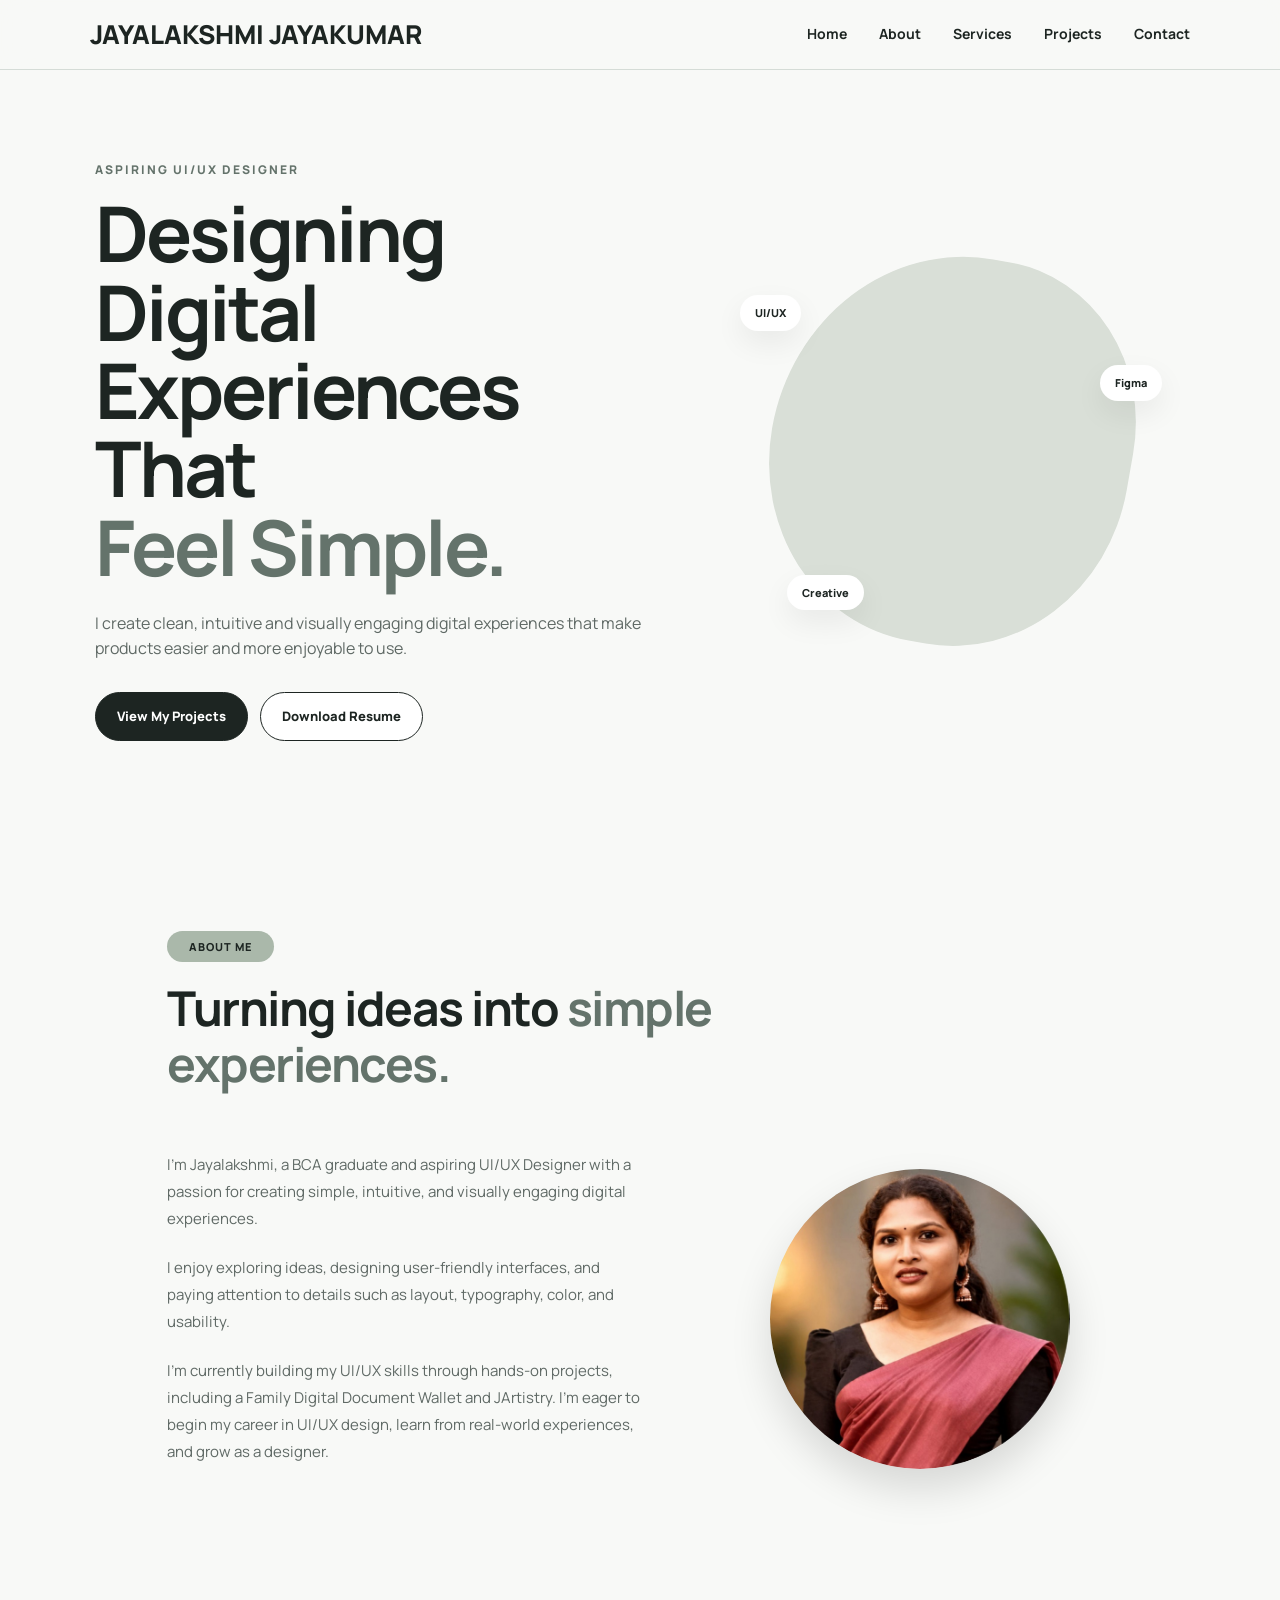
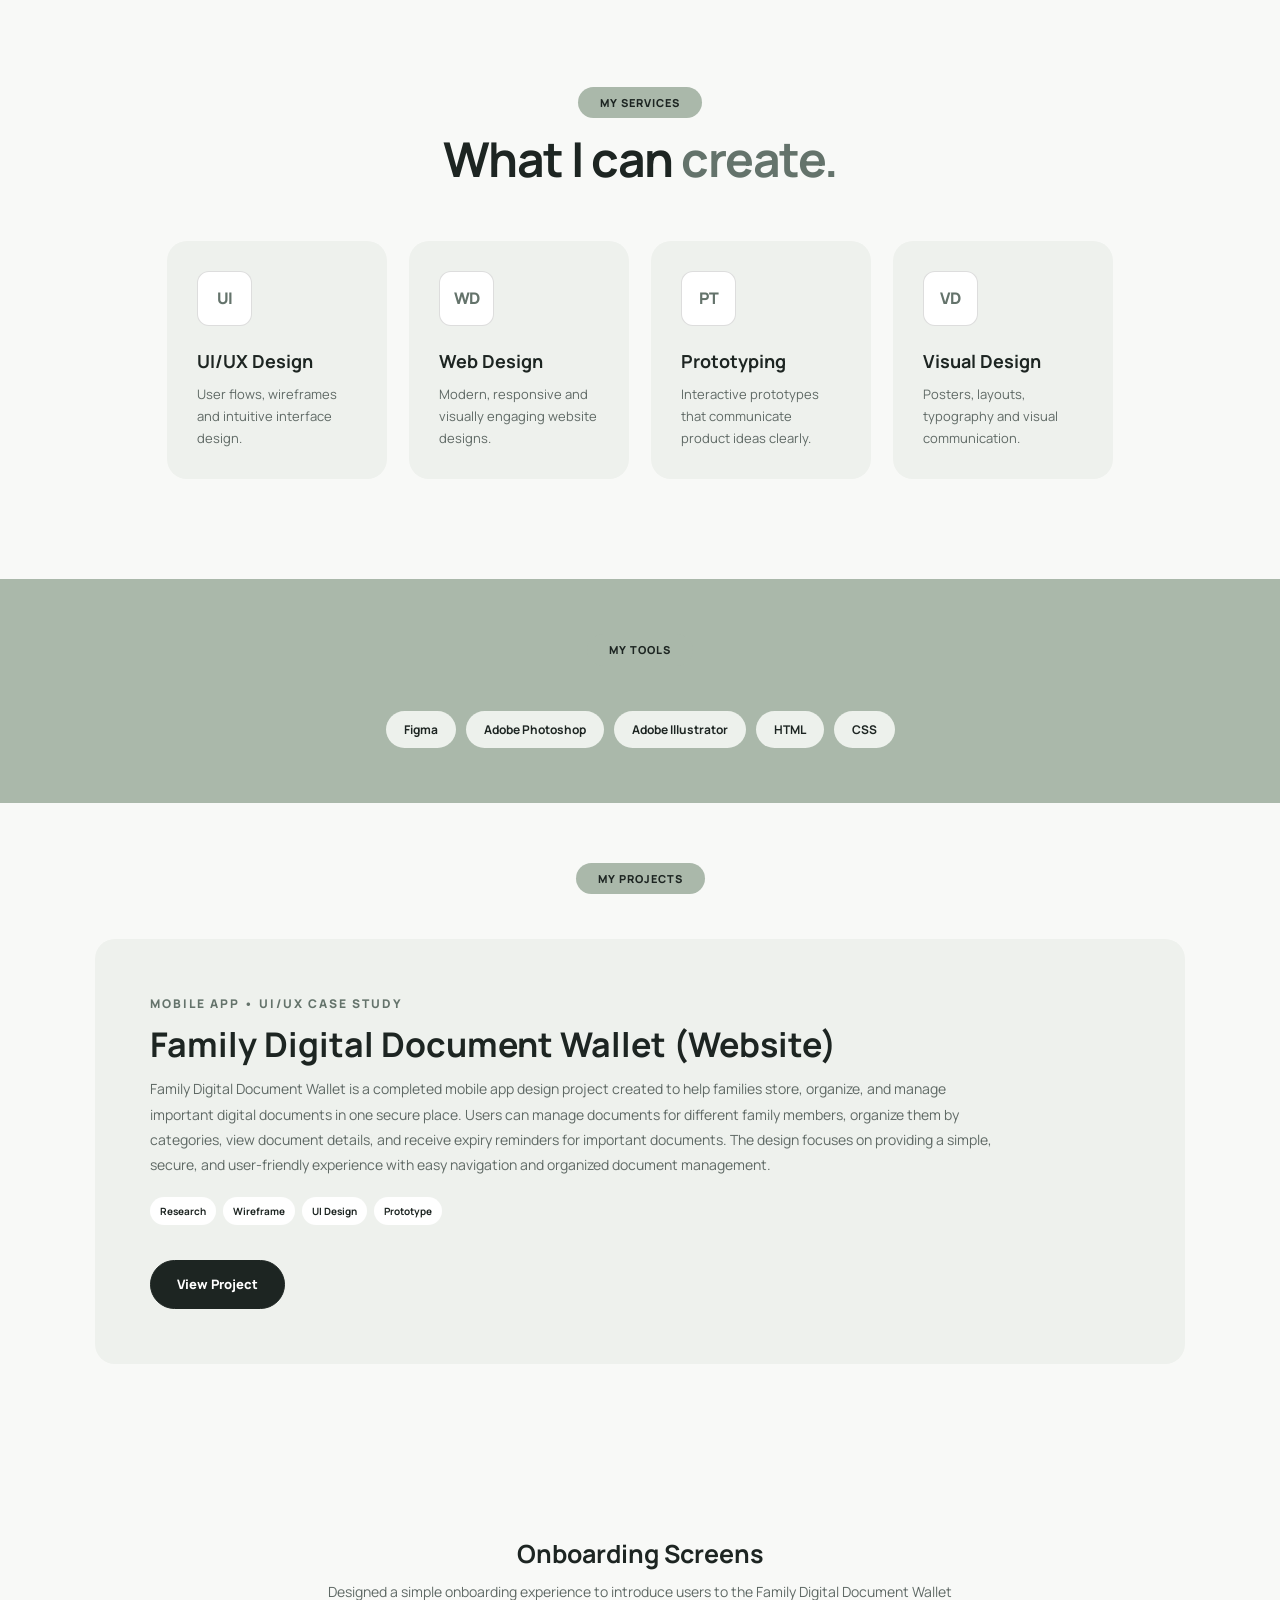
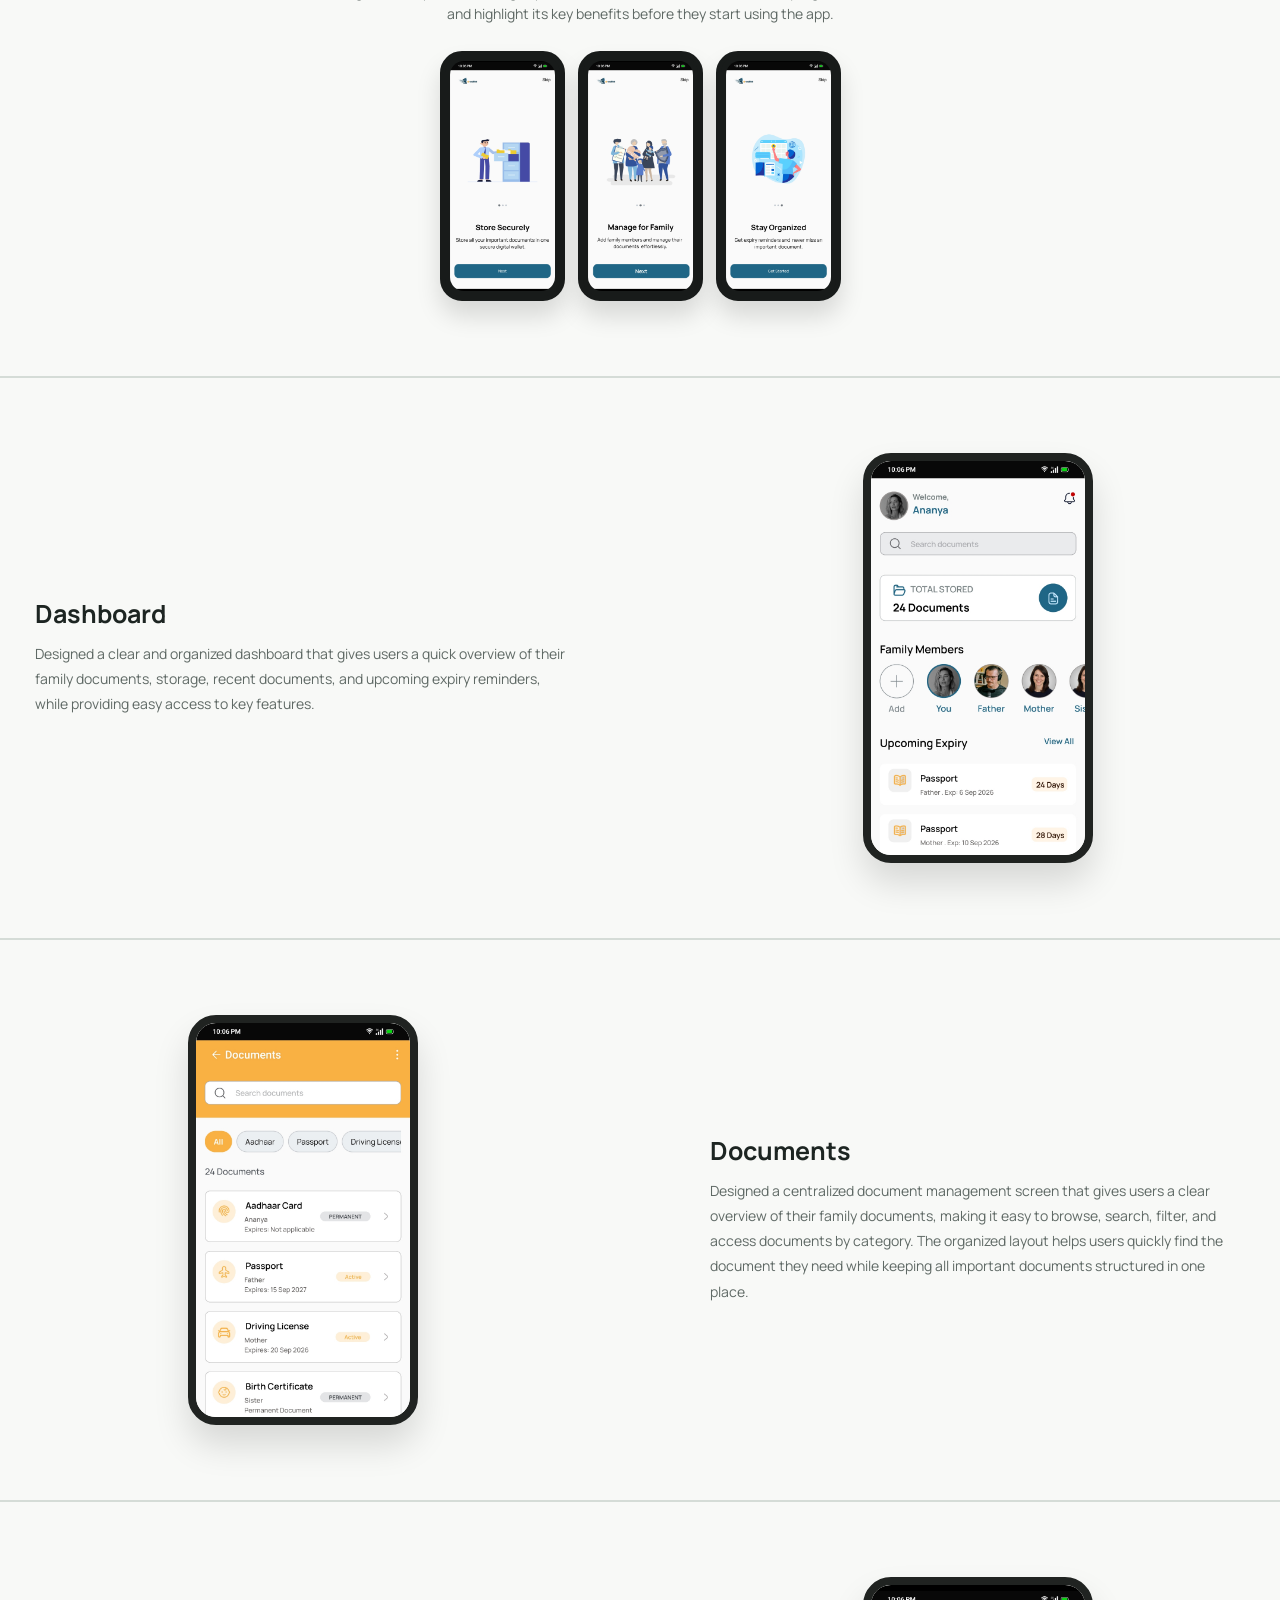
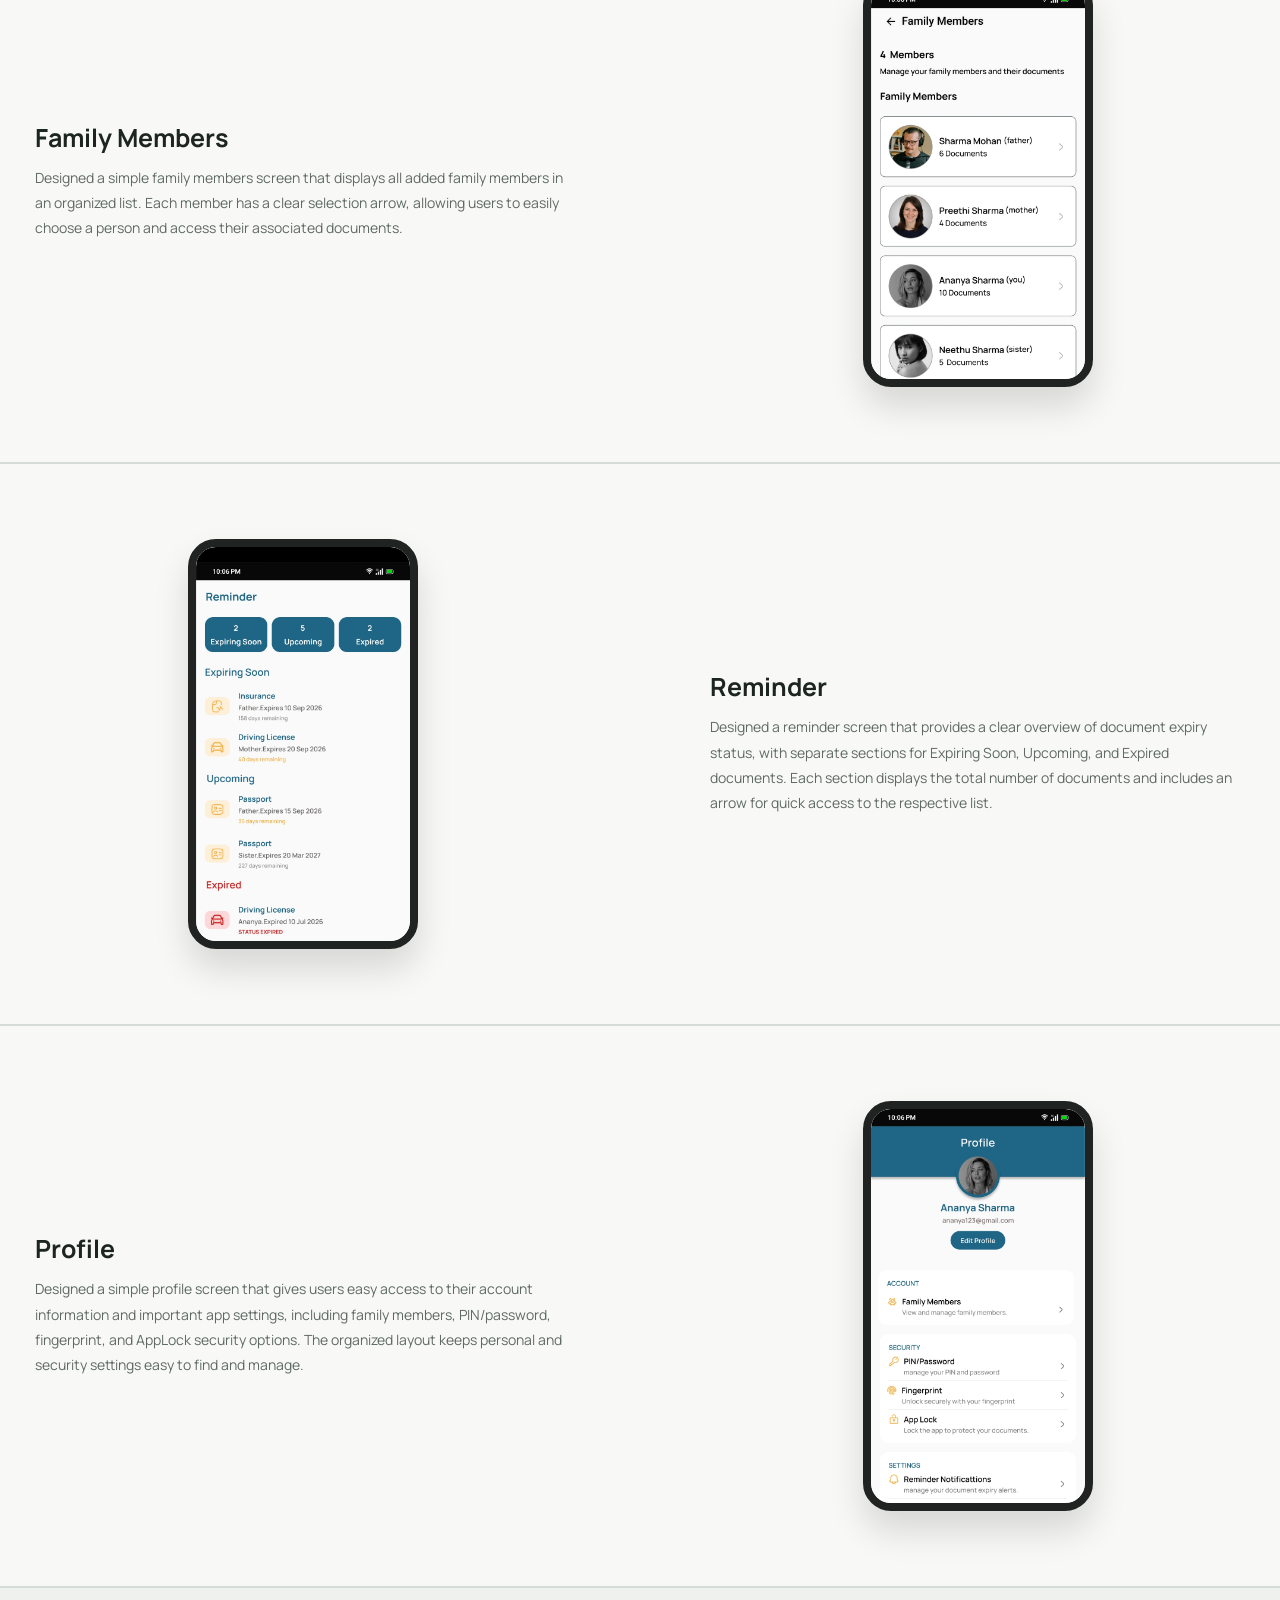
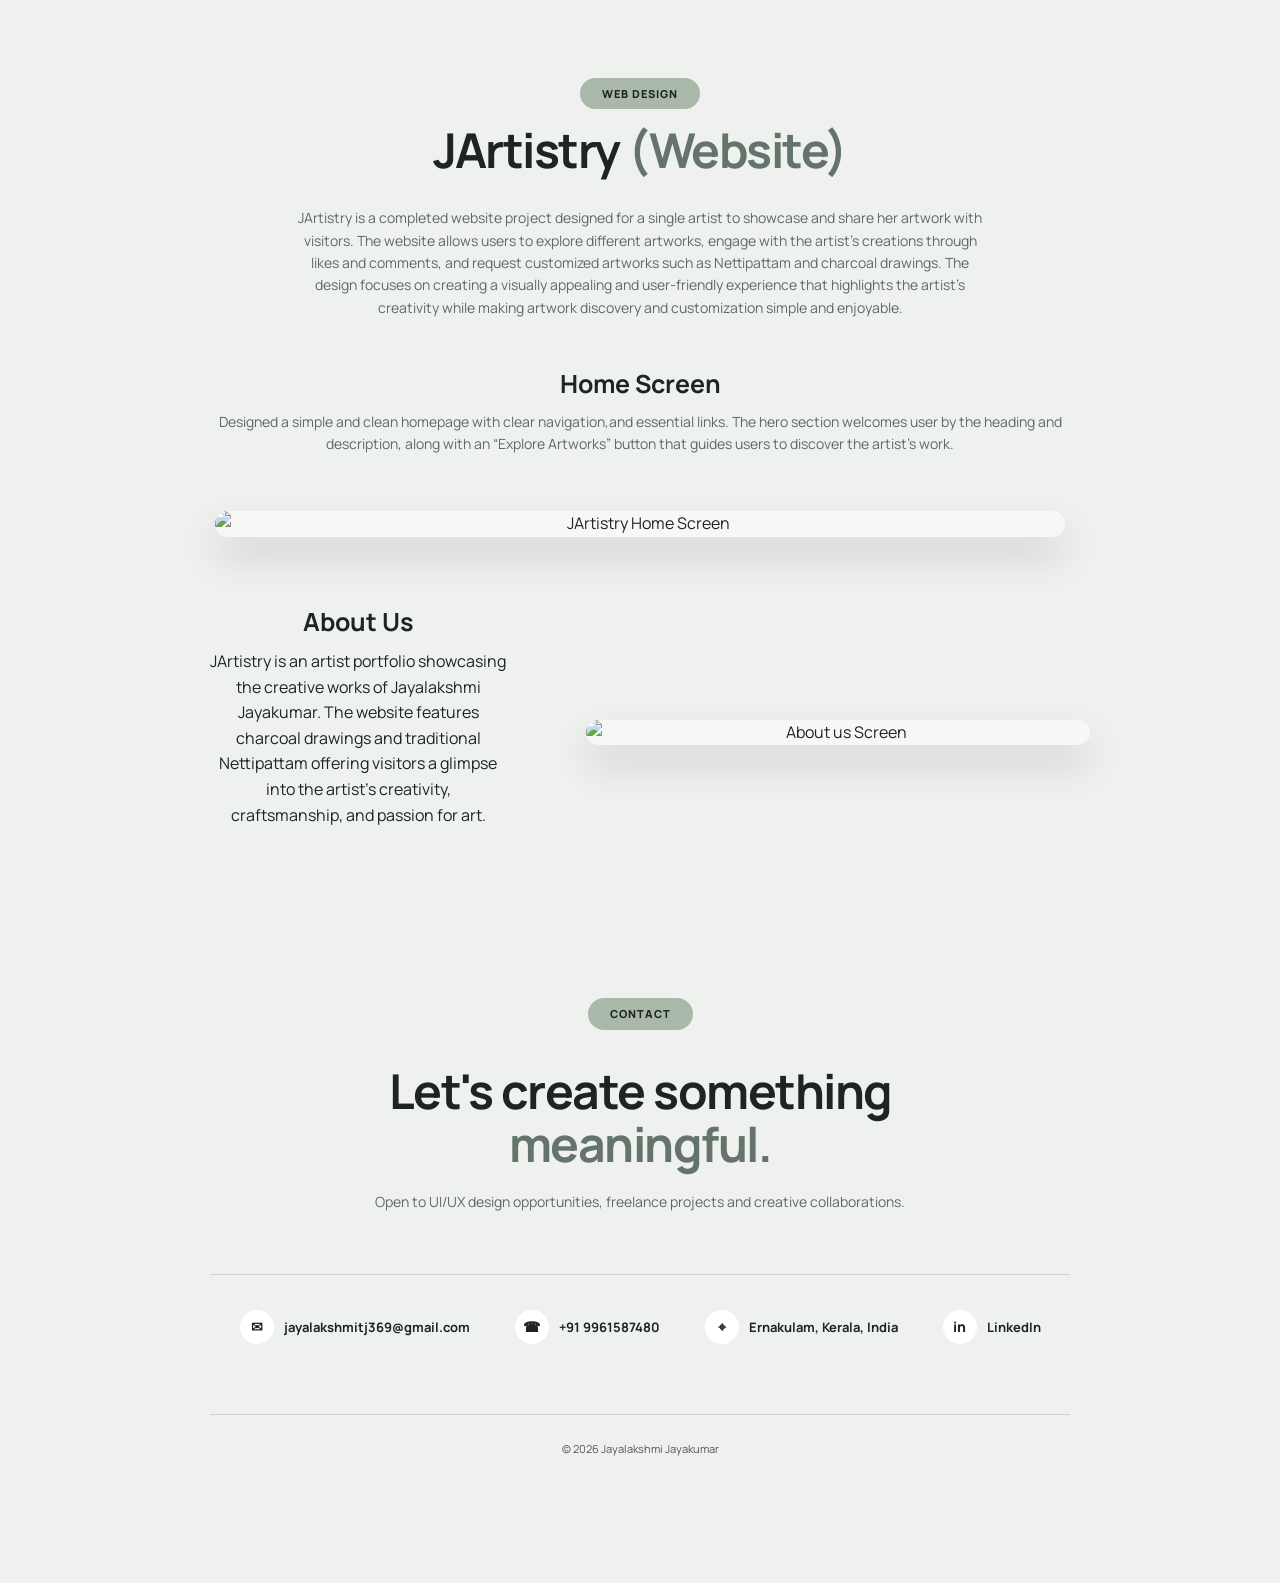
==== commit 180db4e1: "Update index.html" ====
--- a/index.html
+++ b/index.html
@@ -79,8 +79,8 @@
                         View My Projects
                     </a>
 
-                    <a href="JAYALAKSHMI JAYAKUMAR (CV).pdf" class="btn secondary-btn">
-                        Download CV
+                    <a href="Jayalakshmi Jayakumar(UI-UX Designer).pdf" class="btn secondary-btn">
+                        Download Resume
                     </a>
 
                 </div>
@@ -323,14 +323,7 @@
             </h3>
 
             <p>
-                Family Digital Document Wallet is an ongoing mobile app
-                concept designed to help families store, organize, and
-                manage important digital documents in one secure place.
-                Users can manage documents for different family members,
-                organize them by categories, view document details, and
-                receive expiry reminders for important documents.
-                The design focuses on making document management simple,
-                organized, and easy to access.
+              Family Digital Document Wallet is a completed mobile app design project created to help families store, organize, and manage important digital documents in one secure place. Users can manage documents for different family members, organize them by categories, view document details, and receive expiry reminders for important documents. The design focuses on providing a simple, secure, and user-friendly experience with easy navigation and organized document management.
             </p>
 
             <div class="tags">
@@ -583,13 +576,7 @@
 
 
     <p class="website-intro">
-        JArtistry is an ongoing website project designed for a single artist
-        to showcase and share their artwork with visitors. The website allows
-        users to explore different artworks, engage with the artist’s work
-        through likes and comments, and request customized artworks such as
-        Nettippattam and charcoal drawings. The design focuses on creating a
-        visually engaging experience while making artwork discovery and
-        interaction simple and enjoyable.
+        JArtistry is a completed website project designed for a single artist to showcase and share her artwork with visitors. The website allows users to explore different artworks, engage with the artist’s creations through likes and comments, and request customized artworks such as Nettipattam and charcoal drawings. The design focuses on creating a visually appealing and user-friendly experience that highlights the artist’s creativity while making artwork discovery and customization simple and enjoyable.
     </p>
 
 
@@ -602,7 +589,7 @@
         </h3>
 
         <p>
-            Designed a simple and clean homepage with clear navigation, a search bar, and essential links. The hero section introduces the artist with a welcoming heading and description, along with an “Explore Artworks” button that guides users to discover the artist’s work.
+            Designed a simple and clean homepage with clear navigation,and essential links. The hero section welcomes user by the heading and description, along with an “Explore Artworks” button that guides users to discover the artist’s work.
         </p>
 
         <br>
@@ -610,7 +597,7 @@
         <div class="website-screen">
 
             <img
-                src="homeJartistry.jpeg"
+                src="Jartistryheropage.jpeg"
                 alt="JArtistry Home Screen"
             >
 
@@ -621,19 +608,19 @@
     </article>
 
 
-    <!-- ================= WHY CHOOSE HANDMADE ARTWORKS ================= -->
+    <!-- ================= ABOUT US ================= -->
 
     <article class="website-case website-two-column">
 
         <div class="website-text">
 
             <h3>
-                Why Choose Handmade Artworks?
+                About Us
             </h3>
 
             <p>
-                Handmade artworks bring a unique blend of creativity, craftsmanship, and personal expression. Each piece is thoughtfully created by the artist, making it special, authentic, and different from mass-produced artwork.
-            </p>
+                
+            </p>JArtistry is an artist portfolio showcasing the creative works of Jayalakshmi Jayakumar. The website features charcoal drawings and traditional Nettipattam offering visitors a glimpse into the artist’s creativity, craftsmanship, and passion for art.
 
         </div>
 
@@ -641,8 +628,8 @@
         <div class="website-screen">
 
             <img
-                src="whychoose.jpeg"
-                alt="Why Choose Handmade Artworks Screen"
+                src="jartistryaboutus.jpeg"
+                alt="About us Screen"
             >
 
         </div>
@@ -650,33 +637,7 @@
     </article>
 
 
-    <!-- ================= EXPLORE ARTWORKS ================= -->
-
-    <article class="website-case">
-
-        <h3>
-            Explore Artworks
-        </h3>
-
-        <p>
-           Designed an Explore Artworks page that showcases different types of artworks through names and reference images. The page also shows customization options specifically for charcoal drawings and Nettippattam, allowing visitors to request personalized versions of these artworks though it.
-        </p>
-
-
-        <div class="website-screen">
-
-            <img
-                src="explore artwork.jpeg"
-                alt="Explore Artworks Screen"
-            >
-
-        </div>
-
-    </article>
-
-</section>
-
-
+    
    <!-- ================= FOOTER ================= -->
 
 <footer id="contact">
